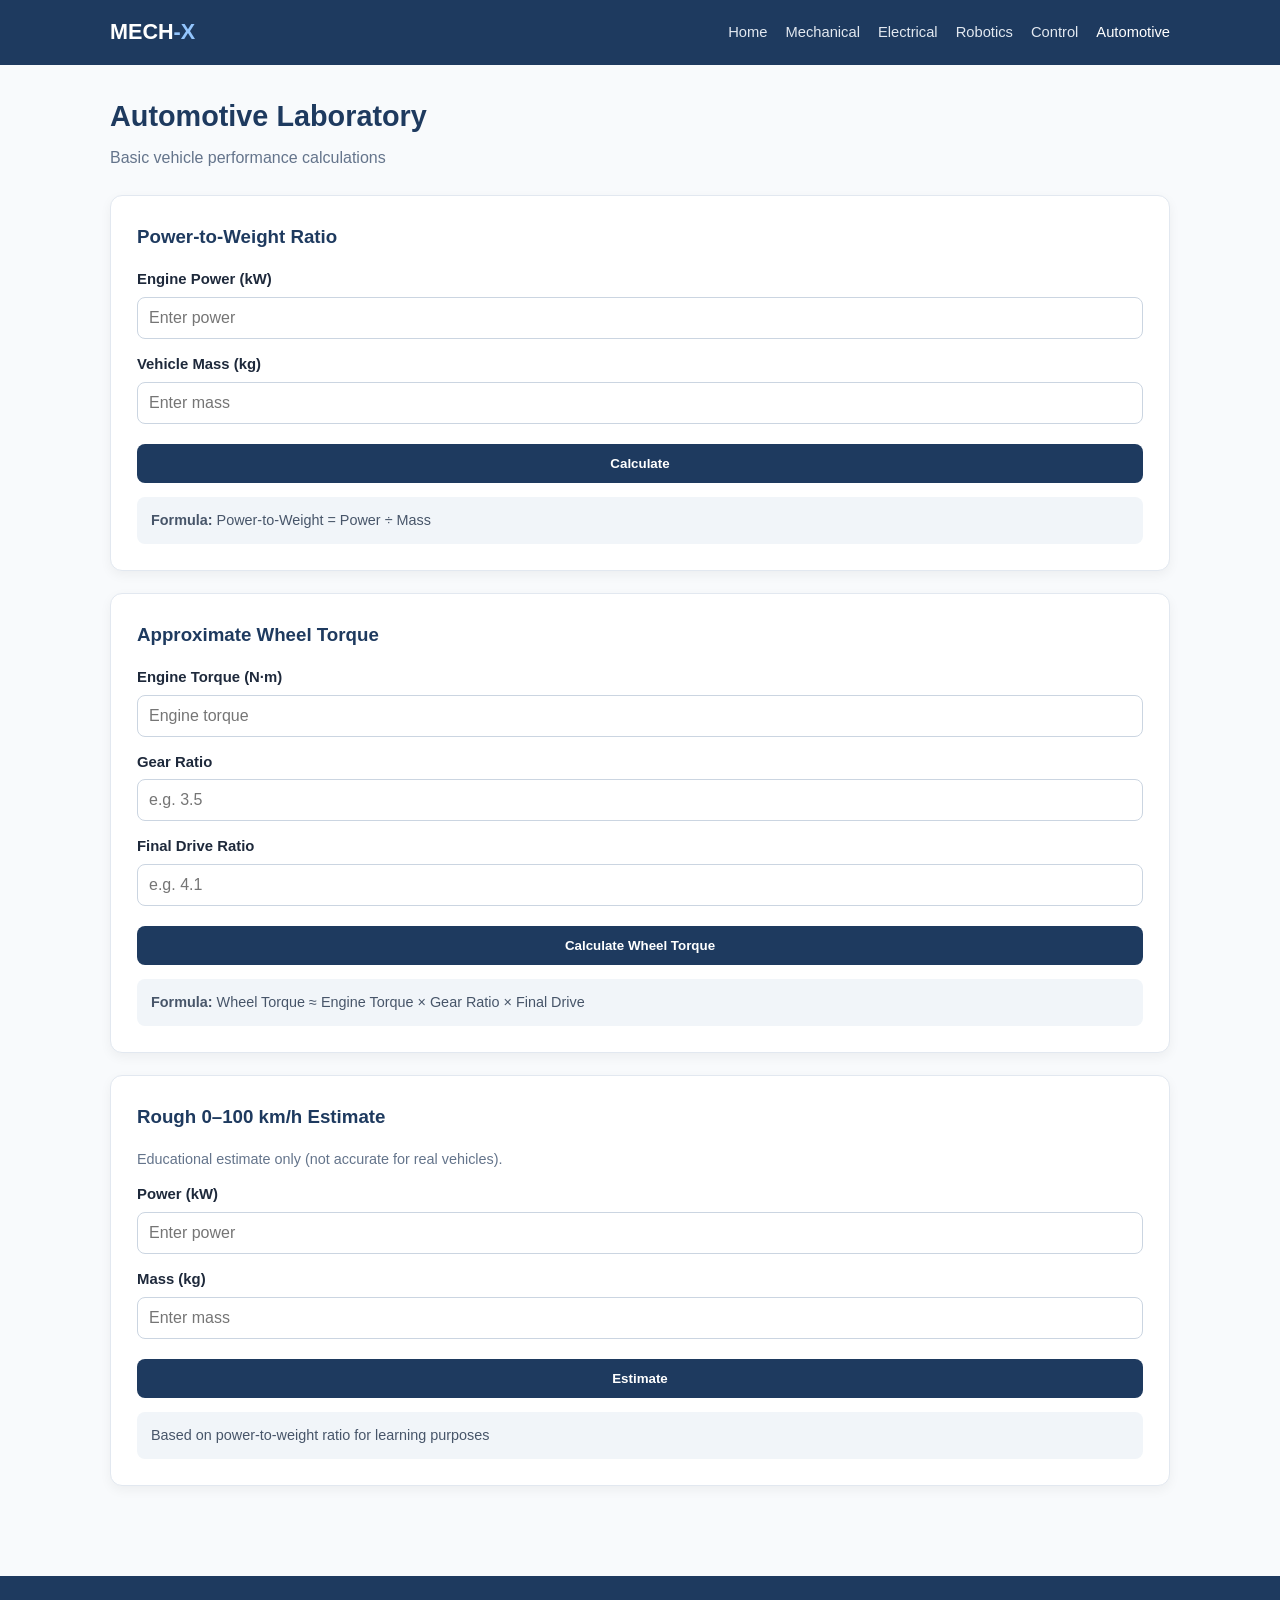
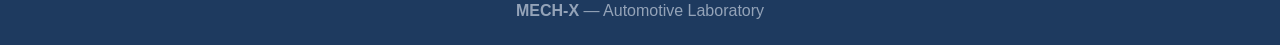
==== automotive.html @ 9f62e646 "Refactor automotive.html for improved structure" ====
<!DOCTYPE html>
<html lang="en">
<head>
<meta charset="UTF-8">
<meta name="viewport" content="width=device-width, initial-scale=1.0">
<title>Automotive Lab | MECH-X</title>
<style>
*{margin:0;padding:0;box-sizing:border-box}
body{font-family:'Segoe UI',Tahoma,Geneva,Verdana,sans-serif;background:#f8fafc;color:#1e293b;line-height:1.6}
nav{background:#1e3a5f;padding:15px 0;position:sticky;top:0;z-index:100}
.nav-container{max-width:1100px;margin:0 auto;padding:0 20px;display:flex;justify-content:space-between;align-items:center;flex-wrap:wrap;gap:10px}
.logo{color:#fff;font-size:1.35rem;font-weight:700;text-decoration:none}
.logo span{color:#93c5fd}
.nav-links{display:flex;gap:18px;list-style:none;flex-wrap:wrap}
.nav-links a{color:#e2e8f0;text-decoration:none;font-weight:500;font-size:.92rem}
.nav-links a:hover,.nav-links a.active{color:#fff}
.container{max-width:1100px;margin:0 auto;padding:28px 20px}
.page-title{font-size:1.8rem;color:#1e3a5f;margin-bottom:6px;font-weight:700}
.page-sub{color:#64748b;margin-bottom:25px}
.card{background:#fff;padding:26px;border-radius:12px;box-shadow:0 4px 12px rgba(0,0,0,.05);border:1px solid #e2e8f0;margin-bottom:22px}
.form-group{margin-bottom:14px}
label{display:block;font-weight:600;margin-bottom:5px;font-size:.93rem}
input{width:100%;padding:11px;border:1.5px solid #cbd5e1;border-radius:8px;font-size:1rem}
.btn{background:#1e3a5f;color:#fff;border:none;padding:12px 20px;border-radius:8px;font-weight:600;cursor:pointer;width:100%;margin-top:6px}
.result{margin-top:16px;padding:13px;background:#e0f2fe;border-radius:8px;font-size:1.05rem;font-weight:600;text-align:center;display:none}
.formula{background:#f1f5f9;padding:12px 14px;border-radius:8px;margin-top:14px;font-size:.9rem;color:#475569}
footer{background:#1e3a5f;color:#94a3b8;text-align:center;padding:22px;margin-top:40px}
</style>
</head>
<body>
<nav>
<div class="nav-container">
<a href="index.html" class="logo">MECH<span>-X</span></a>
<ul class="nav-links">
<li><a href="index.html">Home</a></li>
<li><a href="mechanical.html">Mechanical</a></li>
<li><a href="electrical.html">Electrical</a></li>
<li><a href="robotics.html">Robotics</a></li>
<li><a href="control.html">Control</a></li>
<li><a href="automotive.html" class="active">Automotive</a></li>
</ul>
</div>
</nav>

<div class="container">
<h1 class="page-title">Automotive Laboratory</h1>
<p class="page-sub">Basic vehicle performance calculations</p>

<!-- Power to Weight -->
<div class="card">
<h3 style="margin-bottom:16px;color:#1e3a5f">Power-to-Weight Ratio</h3>
<div class="form-group"><label>Engine Power (kW)</label><input type="number" id="power" placeholder="Enter power"></div>
<div class="form-group"><label>Vehicle Mass (kg)</label><input type="number" id="mass" placeholder="Enter mass"></div>
<button class="btn" onclick="calcPW()">Calculate</button>
<div class="result" id="pwResult"></div>
<div class="formula"><strong>Formula:</strong> Power-to-Weight = Power ÷ Mass</div>
</div>

<!-- Wheel Torque -->
<div class="card">
<h3 style="margin-bottom:16px;color:#1e3a5f">Approximate Wheel Torque</h3>
<div class="form-group"><label>Engine Torque (N·m)</label><input type="number" id="engTorque" placeholder="Engine torque"></div>
<div class="form-group"><label>Gear Ratio</label><input type="number" id="gearRatio" placeholder="e.g. 3.5" step="0.1"></div>
<div class="form-group"><label>Final Drive Ratio</label><input type="number" id="finalDrive" placeholder="e.g. 4.1" step="0.1"></div>
<button class="btn" onclick="calcWT()">Calculate Wheel Torque</button>
<div class="result" id="wtResult"></div>
<div class="formula"><strong>Formula:</strong> Wheel Torque ≈ Engine Torque × Gear Ratio × Final Drive</div>
</div>

<!-- Rough Acceleration -->
<div class="card">
<h3 style="margin-bottom:16px;color:#1e3a5f">Rough 0–100 km/h Estimate</h3>
<p style="color:#64748b;font-size:.9rem;margin-bottom:12px">Educational estimate only (not accurate for real vehicles).</p>
<div class="form-group"><label>Power (kW)</label><input type="number" id="accPower" placeholder="Enter power"></div>
<div class="form-group"><label>Mass (kg)</label><input type="number" id="accMass" placeholder="Enter mass"></div>
<button class="btn" onclick="calcAcc()">Estimate</button>
<div class="result" id="accResult"></div>
<div class="formula">Based on power-to-weight ratio for learning purposes</div>
</div>
</div>

<footer><p><strong>MECH-X</strong> — Automotive Laboratory</p></footer>

<script>
function calcPW(){
const p=parseFloat(document.getElementById('power').value);
const m=parseFloat(document.getElementById('mass').value);
const r=document.getElementById('pwResult');
if(isNaN(p)||isNaN(m)||m===0){r.style.display='block';r.innerHTML='Enter valid numbers';return;}
r.style.display='block';r.innerHTML=`Power-to-Weight = <strong>${(p/m).toFixed(3)} kW/kg</strong>`;
}
function calcWT(){
const t=parseFloat(document.getElementById('engTorque').value);
const gr=parseFloat(document.getElementById('gearRatio').value);
const fd=parseFloat(document.getElementById('finalDrive').value);
const r=document.getElementById('wtResult');
if(isNaN(t)||isNaN(gr)||isNaN(fd)){r.style.display='block';r.innerHTML='Enter valid numbers';return;}
r.style.display='block';r.innerHTML=`Approx. Wheel Torque = <strong>${(t*gr*fd).toFixed(1)} N·m</strong>`;
}
function calcAcc(){
const p=parseFloat(document.getElementById('accPower').value);
const m=parseFloat(document.getElementById('accMass').value);
const r=document.getElementById('accResult');
if(isNaN(p)||isNaN(m)||m===0){r.style.display='block';r.innerHTML='Enter valid numbers';return;}
const ratio=p/m;
let est="N/A";
if(ratio>0.15)est="Under 5 s (very rough)";
else if(ratio>0.08)est="Around 6–9 s (very rough)";
else if(ratio>0.04)est="Around 10–15 s (very rough)";
else est="Over 15 s (very rough)";
r.style.display='block';
r.innerHTML=`Rough estimate: <strong>${est}</strong><br><small>Power-to-weight: ${ratio.toFixed(3)} kW/kg</small>`;
}
</script>
</body>
</html>
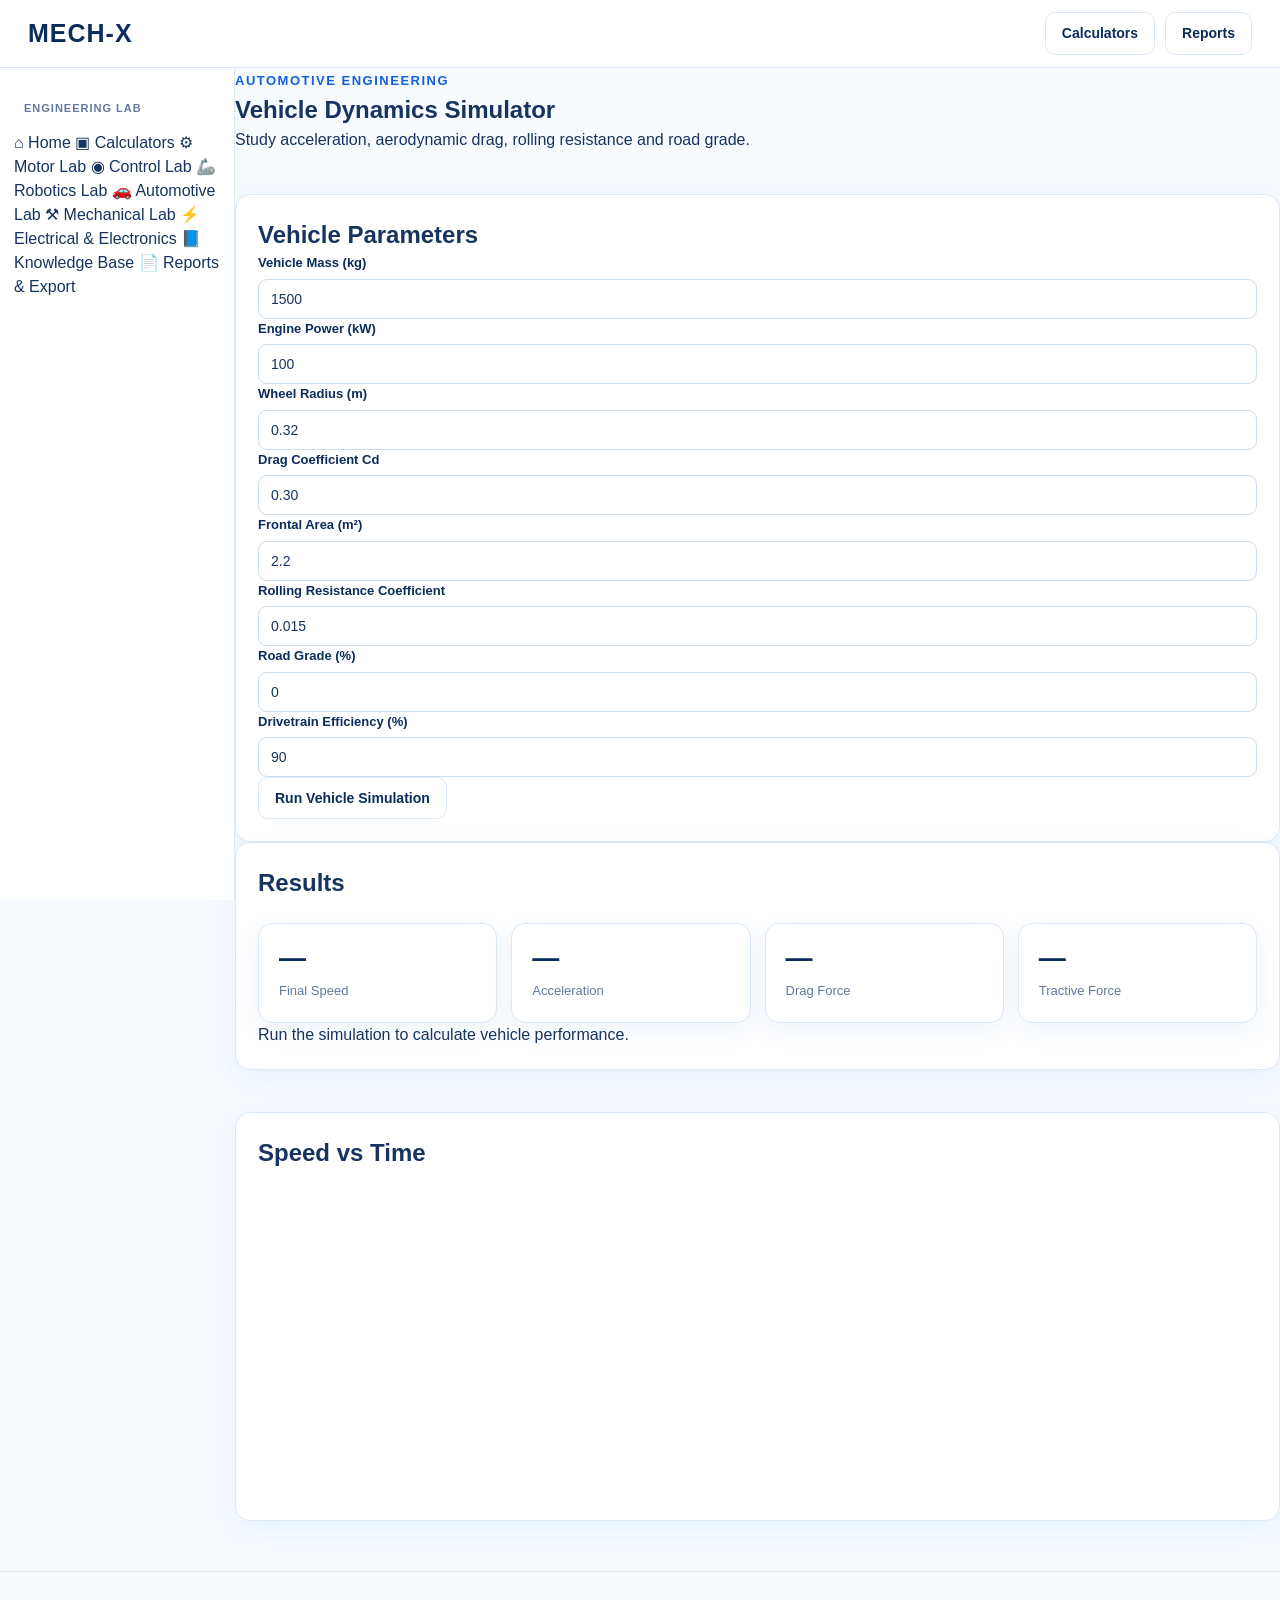
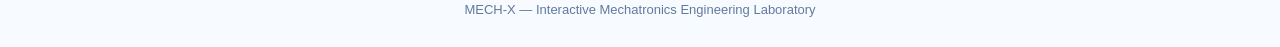
==== commit ce475885: "Refactor automotive.html structure and styles" ====
--- a/automotive.html
+++ b/automotive.html
@@ -1,116 +1,341 @@
 <!DOCTYPE html>
 <html lang="en">
 <head>
-<meta charset="UTF-8">
-<meta name="viewport" content="width=device-width, initial-scale=1.0">
-<title>Automotive Lab | MECH-X</title>
-<style>
-*{margin:0;padding:0;box-sizing:border-box}
-body{font-family:'Segoe UI',Tahoma,Geneva,Verdana,sans-serif;background:#f8fafc;color:#1e293b;line-height:1.6}
-nav{background:#1e3a5f;padding:15px 0;position:sticky;top:0;z-index:100}
-.nav-container{max-width:1100px;margin:0 auto;padding:0 20px;display:flex;justify-content:space-between;align-items:center;flex-wrap:wrap;gap:10px}
-.logo{color:#fff;font-size:1.35rem;font-weight:700;text-decoration:none}
-.logo span{color:#93c5fd}
-.nav-links{display:flex;gap:18px;list-style:none;flex-wrap:wrap}
-.nav-links a{color:#e2e8f0;text-decoration:none;font-weight:500;font-size:.92rem}
-.nav-links a:hover,.nav-links a.active{color:#fff}
-.container{max-width:1100px;margin:0 auto;padding:28px 20px}
-.page-title{font-size:1.8rem;color:#1e3a5f;margin-bottom:6px;font-weight:700}
-.page-sub{color:#64748b;margin-bottom:25px}
-.card{background:#fff;padding:26px;border-radius:12px;box-shadow:0 4px 12px rgba(0,0,0,.05);border:1px solid #e2e8f0;margin-bottom:22px}
-.form-group{margin-bottom:14px}
-label{display:block;font-weight:600;margin-bottom:5px;font-size:.93rem}
-input{width:100%;padding:11px;border:1.5px solid #cbd5e1;border-radius:8px;font-size:1rem}
-.btn{background:#1e3a5f;color:#fff;border:none;padding:12px 20px;border-radius:8px;font-weight:600;cursor:pointer;width:100%;margin-top:6px}
-.result{margin-top:16px;padding:13px;background:#e0f2fe;border-radius:8px;font-size:1.05rem;font-weight:600;text-align:center;display:none}
-.formula{background:#f1f5f9;padding:12px 14px;border-radius:8px;margin-top:14px;font-size:.9rem;color:#475569}
-footer{background:#1e3a5f;color:#94a3b8;text-align:center;padding:22px;margin-top:40px}
-</style>
+    <meta charset="UTF-8">
+    <meta name="viewport" content="width=device-width, initial-scale=1.0">
+    <title>Automotive Lab | MECH-X</title>
+    <link rel="stylesheet" href="style.css">
 </head>
+
 <body>
-<nav>
-<div class="nav-container">
-<a href="index.html" class="logo">MECH<span>-X</span></a>
-<ul class="nav-links">
-<li><a href="index.html">Home</a></li>
-<li><a href="mechanical.html">Mechanical</a></li>
-<li><a href="electrical.html">Electrical</a></li>
-<li><a href="robotics.html">Robotics</a></li>
-<li><a href="control.html">Control</a></li>
-<li><a href="automotive.html" class="active">Automotive</a></li>
-</ul>
-</div>
-</nav>
-
-<div class="container">
-<h1 class="page-title">Automotive Laboratory</h1>
-<p class="page-sub">Basic vehicle performance calculations</p>
-
-<!-- Power to Weight -->
+
+<header class="topbar">
+    <a href="index.html" class="logo">MECH-X</a>
+
+    <div class="top-actions">
+        <a href="calculators.html" class="btn secondary">Calculators</a>
+        <a href="reports.html" class="btn primary">Reports</a>
+    </div>
+</header>
+
+<div class="layout">
+
+<aside class="sidebar">
+    <div class="sidebar-title">ENGINEERING LAB</div>
+
+    <nav>
+        <a href="index.html">⌂ Home</a>
+        <a href="calculators.html">▣ Calculators</a>
+        <a href="motor.html">⚙ Motor Lab</a>
+        <a href="control.html">◉ Control Lab</a>
+        <a href="robotics.html">🦾 Robotics Lab</a>
+        <a href="automotive.html" class="active">🚗 Automotive Lab</a>
+        <a href="mechanical.html">⚒ Mechanical Lab</a>
+        <a href="electrical.html">⚡ Electrical & Electronics</a>
+        <a href="knowledge.html">📘 Knowledge Base</a>
+        <a href="reports.html">📄 Reports & Export</a>
+    </nav>
+</aside>
+
+<main class="main-content">
+
+<section class="page-hero">
+    <span class="eyebrow">AUTOMOTIVE ENGINEERING</span>
+    <h1>Vehicle Dynamics Simulator</h1>
+    <p>Study acceleration, aerodynamic drag, rolling resistance and road grade.</p>
+</section>
+
+<section class="section">
+
+<div class="form-grid">
+
 <div class="card">
-<h3 style="margin-bottom:16px;color:#1e3a5f">Power-to-Weight Ratio</h3>
-<div class="form-group"><label>Engine Power (kW)</label><input type="number" id="power" placeholder="Enter power"></div>
-<div class="form-group"><label>Vehicle Mass (kg)</label><input type="number" id="mass" placeholder="Enter mass"></div>
-<button class="btn" onclick="calcPW()">Calculate</button>
-<div class="result" id="pwResult"></div>
-<div class="formula"><strong>Formula:</strong> Power-to-Weight = Power ÷ Mass</div>
-</div>
-
-<!-- Wheel Torque -->
+
+<h2>Vehicle Parameters</h2>
+
+<label>Vehicle Mass (kg)</label>
+<input id="mass" type="number" value="1500" min="1">
+
+<label>Engine Power (kW)</label>
+<input id="enginePower" type="number" value="100" min="1">
+
+<label>Wheel Radius (m)</label>
+<input id="wheelRadius" type="number" value="0.32" min="0.05">
+
+<label>Drag Coefficient Cd</label>
+<input id="cd" type="number" value="0.30" min="0">
+
+<label>Frontal Area (m²)</label>
+<input id="area" type="number" value="2.2" min="0.1">
+
+<label>Rolling Resistance Coefficient</label>
+<input id="cr" type="number" value="0.015" min="0">
+
+<label>Road Grade (%)</label>
+<input id="grade" type="number" value="0">
+
+<label>Drivetrain Efficiency (%)</label>
+<input id="efficiency" type="number" value="90" min="1" max="100">
+
+<button class="btn primary" onclick="runVehicle()">
+    Run Vehicle Simulation
+</button>
+
+</div>
+
 <div class="card">
-<h3 style="margin-bottom:16px;color:#1e3a5f">Approximate Wheel Torque</h3>
-<div class="form-group"><label>Engine Torque (N·m)</label><input type="number" id="engTorque" placeholder="Engine torque"></div>
-<div class="form-group"><label>Gear Ratio</label><input type="number" id="gearRatio" placeholder="e.g. 3.5" step="0.1"></div>
-<div class="form-group"><label>Final Drive Ratio</label><input type="number" id="finalDrive" placeholder="e.g. 4.1" step="0.1"></div>
-<button class="btn" onclick="calcWT()">Calculate Wheel Torque</button>
-<div class="result" id="wtResult"></div>
-<div class="formula"><strong>Formula:</strong> Wheel Torque ≈ Engine Torque × Gear Ratio × Final Drive</div>
-</div>
-
-<!-- Rough Acceleration -->
+
+<h2>Results</h2>
+
+<div class="stats">
+
+<div class="stat-card">
+    <strong id="vehicleSpeed">—</strong>
+    <span>Final Speed</span>
+</div>
+
+<div class="stat-card">
+    <strong id="vehicleAccel">—</strong>
+    <span>Acceleration</span>
+</div>
+
+<div class="stat-card">
+    <strong id="dragForce">—</strong>
+    <span>Drag Force</span>
+</div>
+
+<div class="stat-card">
+    <strong id="tractiveForce">—</strong>
+    <span>Tractive Force</span>
+</div>
+
+</div>
+
+<p id="vehicleStatus">
+    Run the simulation to calculate vehicle performance.
+</p>
+
+</div>
+
+</div>
+
+</section>
+
+<section class="section">
+
 <div class="card">
-<h3 style="margin-bottom:16px;color:#1e3a5f">Rough 0–100 km/h Estimate</h3>
-<p style="color:#64748b;font-size:.9rem;margin-bottom:12px">Educational estimate only (not accurate for real vehicles).</p>
-<div class="form-group"><label>Power (kW)</label><input type="number" id="accPower" placeholder="Enter power"></div>
-<div class="form-group"><label>Mass (kg)</label><input type="number" id="accMass" placeholder="Enter mass"></div>
-<button class="btn" onclick="calcAcc()">Estimate</button>
-<div class="result" id="accResult"></div>
-<div class="formula">Based on power-to-weight ratio for learning purposes</div>
-</div>
-</div>
-
-<footer><p><strong>MECH-X</strong> — Automotive Laboratory</p></footer>
+    <h2>Speed vs Time</h2>
+    <canvas id="vehicleCanvas" height="320"></canvas>
+</div>
+
+</section>
+
+</main>
+</div>
+
+<footer class="footer">
+    <p>MECH-X — Interactive Mechatronics Engineering Laboratory</p>
+</footer>
 
 <script>
-function calcPW(){
-const p=parseFloat(document.getElementById('power').value);
-const m=parseFloat(document.getElementById('mass').value);
-const r=document.getElementById('pwResult');
-if(isNaN(p)||isNaN(m)||m===0){r.style.display='block';r.innerHTML='Enter valid numbers';return;}
-r.style.display='block';r.innerHTML=`Power-to-Weight = <strong>${(p/m).toFixed(3)} kW/kg</strong>`;
+function getVal(id) {
+    return parseFloat(document.getElementById(id).value);
 }
-function calcWT(){
-const t=parseFloat(document.getElementById('engTorque').value);
-const gr=parseFloat(document.getElementById('gearRatio').value);
-const fd=parseFloat(document.getElementById('finalDrive').value);
-const r=document.getElementById('wtResult');
-if(isNaN(t)||isNaN(gr)||isNaN(fd)){r.style.display='block';r.innerHTML='Enter valid numbers';return;}
-r.style.display='block';r.innerHTML=`Approx. Wheel Torque = <strong>${(t*gr*fd).toFixed(1)} N·m</strong>`;
+
+function runVehicle() {
+
+    const mass = getVal("mass");
+    const powerKW = getVal("enginePower");
+    const radius = getVal("wheelRadius");
+    const Cd = getVal("cd");
+    const area = getVal("area");
+    const Cr = getVal("cr");
+    const gradePercent = getVal("grade");
+    const efficiency = getVal("efficiency") / 100;
+
+    if (
+        mass <= 0 ||
+        powerKW <= 0 ||
+        radius <= 0 ||
+        Cd < 0 ||
+        area <= 0 ||
+        Cr < 0 ||
+        efficiency <= 0 ||
+        efficiency > 1
+    ) {
+        document.getElementById("vehicleStatus").textContent =
+            "Please enter valid vehicle parameters.";
+        return;
+    }
+
+    const rho = 1.225;
+    const g = 9.81;
+    const grade = gradePercent / 100;
+
+    const enginePower =
+        powerKW * 1000 * efficiency;
+
+    const dt = 0.05;
+    const totalTime = 20;
+    const steps = Math.floor(totalTime / dt);
+
+    let velocity = 0;
+
+    const times = [];
+    const speeds = [];
+
+    let finalDrag = 0;
+    let finalTraction = 0;
+    let finalAcceleration = 0;
+
+    for (let i = 0; i <= steps; i++) {
+
+        const t = i * dt;
+
+        const safeVelocity = Math.max(velocity, 0.5);
+
+        let traction =
+            enginePower / safeVelocity;
+
+        const maxTraction = 7000;
+
+        traction =
+            Math.min(traction, maxTraction);
+
+        const drag =
+            0.5 *
+            rho *
+            Cd *
+            area *
+            velocity *
+            velocity;
+
+        const rolling =
+            Cr *
+            mass *
+            g;
+
+        const gradeForce =
+            mass *
+            g *
+            Math.sin(Math.atan(grade));
+
+        const resistance =
+            drag +
+            rolling +
+            gradeForce;
+
+        const netForce =
+            traction -
+            resistance;
+
+        const acceleration =
+            netForce / mass;
+
+        velocity += acceleration * dt;
+
+        if (velocity < 0) {
+            velocity = 0;
+        }
+
+        times.push(t);
+        speeds.push(velocity * 3.6);
+
+        finalDrag = drag;
+        finalTraction = traction;
+        finalAcceleration = acceleration;
+    }
+
+    const last = speeds.length - 1;
+
+    document.getElementById("vehicleSpeed").textContent =
+        speeds[last].toFixed(1) + " km/h";
+
+    document.getElementById("vehicleAccel").textContent =
+        finalAcceleration.toFixed(2) + " m/s²";
+
+    document.getElementById("dragForce").textContent =
+        finalDrag.toFixed(1) + " N";
+
+    document.getElementById("tractiveForce").textContent =
+        finalTraction.toFixed(1) + " N";
+
+    document.getElementById("vehicleStatus").textContent =
+        "Vehicle simulation completed successfully.";
+
+    drawVehicleGraph(times, speeds);
 }
-function calcAcc(){
-const p=parseFloat(document.getElementById('accPower').value);
-const m=parseFloat(document.getElementById('accMass').value);
-const r=document.getElementById('accResult');
-if(isNaN(p)||isNaN(m)||m===0){r.style.display='block';r.innerHTML='Enter valid numbers';return;}
-const ratio=p/m;
-let est="N/A";
-if(ratio>0.15)est="Under 5 s (very rough)";
-else if(ratio>0.08)est="Around 6–9 s (very rough)";
-else if(ratio>0.04)est="Around 10–15 s (very rough)";
-else est="Over 15 s (very rough)";
-r.style.display='block';
-r.innerHTML=`Rough estimate: <strong>${est}</strong><br><small>Power-to-weight: ${ratio.toFixed(3)} kW/kg</small>`;
+
+function drawVehicleGraph(times, speeds) {
+
+    const canvas = document.getElementById("vehicleCanvas");
+    const ctx = canvas.getContext("2d");
+
+    const width = canvas.width = canvas.clientWidth;
+    const height = canvas.height;
+
+    ctx.clearRect(0, 0, width, height);
+
+    const padding = 45;
+
+    let maxSpeed = Math.max.apply(null, speeds);
+
+    if (maxSpeed <= 0) {
+        maxSpeed = 1;
+    }
+
+    maxSpeed *= 1.1;
+
+    const maxTime = times[times.length - 1];
+
+    ctx.strokeStyle = "#dbe8f7";
+    ctx.lineWidth = 1;
+
+    for (let i = 0; i <= 5; i++) {
+
+        const y =
+            padding +
+            (height - 2 * padding) * i / 5;
+
+        ctx.beginPath();
+        ctx.moveTo(padding, y);
+        ctx.lineTo(width - padding, y);
+        ctx.stroke();
+    }
+
+    ctx.strokeStyle = "#1261d6";
+    ctx.lineWidth = 3;
+
+    ctx.beginPath();
+
+    for (let i = 0; i < times.length; i++) {
+
+        const x =
+            padding +
+            (width - 2 * padding) *
+            times[i] / maxTime;
+
+        const y =
+            height - padding -
+            (height - 2 * padding) *
+            speeds[i] / maxSpeed;
+
+        if (i === 0) {
+            ctx.moveTo(x, y);
+        } else {
+            ctx.lineTo(x, y);
+        }
+    }
+
+    ctx.stroke();
+
+    ctx.fillStyle = "#16345f";
+    ctx.font = "14px Arial";
+
+    ctx.fillText("Speed (km/h)", 10, 20);
+    ctx.fillText("Time (s)", width - 75, height - 10);
 }
 </script>
+
 </body>
 </html>
--- a/style.css
+++ b/style.css
@@ -0,0 +1,1053 @@
+/* =========================================================
+   MECH-X
+   GLOBAL ENGINEERING LABORATORY STYLES
+   ========================================================= */
+
+
+/* =========================================================
+   RESET
+   ========================================================= */
+
+* {
+    box-sizing: border-box;
+    margin: 0;
+    padding: 0;
+}
+
+html {
+    scroll-behavior: smooth;
+}
+
+body {
+    font-family:
+        Arial,
+        Helvetica,
+        sans-serif;
+
+    background: #f7fbff;
+    color: #16345f;
+
+    line-height: 1.5;
+}
+
+a {
+    color: inherit;
+    text-decoration: none;
+}
+
+button,
+input,
+select,
+textarea {
+    font-family: inherit;
+}
+
+
+/* =========================================================
+   VARIABLES
+   ========================================================= */
+
+:root {
+
+    --blue: #1261d6;
+
+    --blue-dark: #0b2d5c;
+
+    --blue-light: #eaf3ff;
+
+    --blue-soft: #f4f8ff;
+
+    --text: #16345f;
+
+    --muted: #607a9e;
+
+    --border: #dbe8f7;
+
+    --white: #ffffff;
+
+    --background: #f7fbff;
+
+    --success: #16834b;
+
+    --danger: #c83c3c;
+
+    --shadow:
+        0 8px 28px rgba(18, 97, 214, 0.07);
+
+    --shadow-hover:
+        0 14px 34px rgba(18, 97, 214, 0.12);
+}
+
+
+/* =========================================================
+   TOP BAR
+   ========================================================= */
+
+.topbar {
+
+    position: sticky;
+
+    top: 0;
+
+    z-index: 1000;
+
+    height: 68px;
+
+    display: flex;
+
+    align-items: center;
+
+    justify-content: space-between;
+
+    padding: 0 28px;
+
+    background: var(--white);
+
+    border-bottom: 1px solid var(--border);
+}
+
+
+/* LOGO */
+
+.logo {
+
+    font-size: 25px;
+
+    font-weight: 900;
+
+    letter-spacing: 1px;
+
+    color: var(--blue-dark);
+}
+
+.logo span {
+    color: var(--blue);
+}
+
+
+/* TOP ACTIONS */
+
+.top-actions {
+
+    display: flex;
+
+    align-items: center;
+
+    gap: 10px;
+}
+
+
+/* =========================================================
+   BUTTONS
+   ========================================================= */
+
+.btn {
+
+    display: inline-flex;
+
+    align-items: center;
+
+    justify-content: center;
+
+    min-height: 42px;
+
+    padding: 10px 16px;
+
+    border: 1px solid var(--border);
+
+    border-radius: 10px;
+
+    background: var(--white);
+
+    color: var(--blue-dark);
+
+    font-size: 14px;
+
+    font-weight: 700;
+
+    cursor: pointer;
+
+    transition:
+        background 0.2s ease,
+        color 0.2s ease,
+        border-color 0.2s ease,
+        transform 0.2s ease;
+}
+
+.btn:hover {
+
+    border-color: #b8d2f3;
+
+    background: var(--blue-light);
+
+    transform: translateY(-1px);
+}
+
+.btn-primary {
+
+    background: var(--blue);
+
+    border-color: var(--blue);
+
+    color: var(--white);
+}
+
+.btn-primary:hover {
+
+    background: #0e55bd;
+
+    border-color: #0e55bd;
+
+    color: var(--white);
+}
+
+
+/* =========================================================
+   MAIN LAYOUT
+   ========================================================= */
+
+.layout {
+
+    display: grid;
+
+    grid-template-columns: 235px minmax(0, 1fr);
+
+    min-height: calc(100vh - 68px);
+}
+
+
+/* =========================================================
+   SIDEBAR
+   ========================================================= */
+
+.sidebar {
+
+    position: sticky;
+
+    top: 68px;
+
+    height: calc(100vh - 68px);
+
+    overflow-y: auto;
+
+    background: var(--white);
+
+    border-right: 1px solid var(--border);
+
+    padding: 22px 14px;
+}
+
+.sidebar-title {
+
+    margin: 10px 10px 14px;
+
+    color: var(--muted);
+
+    font-size: 11px;
+
+    font-weight: 800;
+
+    letter-spacing: 1px;
+}
+
+
+/* NAVIGATION */
+
+.nav {
+
+    display: flex;
+
+    flex-direction: column;
+
+    gap: 5px;
+}
+
+.nav a {
+
+    display: flex;
+
+    align-items: center;
+
+    gap: 10px;
+
+    min-height: 42px;
+
+    padding: 10px 12px;
+
+    border-radius: 9px;
+
+    color: var(--text);
+
+    font-size: 14px;
+
+    font-weight: 700;
+
+    transition:
+        background 0.2s ease,
+        color 0.2s ease;
+}
+
+.nav a span {
+
+    width: 20px;
+
+    text-align: center;
+
+    font-size: 15px;
+}
+
+.nav a:hover {
+
+    background: var(--blue-light);
+
+    color: var(--blue);
+}
+
+.nav a.active {
+
+    background: var(--blue-light);
+
+    color: var(--blue);
+}
+
+
+/* =========================================================
+   MAIN CONTENT
+   ========================================================= */
+
+.main {
+
+    width: 100%;
+
+    max-width: 1500px;
+
+    margin: 0 auto;
+
+    padding: 34px;
+}
+
+
+/* =========================================================
+   HERO
+   ========================================================= */
+
+.hero {
+
+    position: relative;
+
+    overflow: hidden;
+
+    padding: 44px;
+
+    background:
+        linear-gradient(
+            135deg,
+            #ffffff 0%,
+            #edf5ff 100%
+        );
+
+    border: 1px solid var(--border);
+
+    border-radius: 20px;
+
+    box-shadow: var(--shadow);
+}
+
+.hero::after {
+
+    content: "MECH-X";
+
+    position: absolute;
+
+    right: -20px;
+
+    bottom: -35px;
+
+    color: rgba(18, 97, 214, 0.035);
+
+    font-size: 120px;
+
+    font-weight: 900;
+
+    pointer-events: none;
+}
+
+
+/* EYEBROW */
+
+.eyebrow {
+
+    color: var(--blue);
+
+    font-size: 13px;
+
+    font-weight: 900;
+
+    letter-spacing: 1.5px;
+
+    text-transform: uppercase;
+}
+
+
+/* HERO TITLE */
+
+.hero h1 {
+
+    position: relative;
+
+    z-index: 1;
+
+    max-width: 850px;
+
+    margin: 12px 0;
+
+    color: var(--blue-dark);
+
+    font-size: 44px;
+
+    line-height: 1.12;
+}
+
+
+/* HERO TEXT */
+
+.hero p {
+
+    position: relative;
+
+    z-index: 1;
+
+    max-width: 760px;
+
+    margin-bottom: 25px;
+
+    color: var(--muted);
+
+    font-size: 17px;
+
+    line-height: 1.7;
+}
+
+
+/* HERO BUTTONS */
+
+.hero-actions {
+
+    position: relative;
+
+    z-index: 2;
+
+    display: flex;
+
+    flex-wrap: wrap;
+
+    gap: 12px;
+}
+
+
+/* =========================================================
+   STATS
+   ========================================================= */
+
+.stats {
+
+    display: grid;
+
+    grid-template-columns:
+        repeat(4, minmax(0, 1fr));
+
+    gap: 14px;
+
+    margin-top: 22px;
+}
+
+.stat-card {
+
+    padding: 20px;
+
+    background: var(--white);
+
+    border: 1px solid var(--border);
+
+    border-radius: 14px;
+
+    box-shadow: var(--shadow);
+}
+
+.stat-card strong {
+
+    display: block;
+
+    margin-bottom: 4px;
+
+    color: var(--blue-dark);
+
+    font-size: 27px;
+
+    line-height: 1.1;
+}
+
+.stat-card span {
+
+    color: var(--muted);
+
+    font-size: 13px;
+}
+
+
+/* =========================================================
+   SECTIONS
+   ========================================================= */
+
+.section {
+
+    margin-top: 42px;
+}
+
+.section-heading {
+
+    display: flex;
+
+    align-items: flex-end;
+
+    justify-content: space-between;
+
+    gap: 20px;
+
+    margin-bottom: 18px;
+}
+
+.section-heading h2 {
+
+    margin-top: 5px;
+
+    color: var(--blue-dark);
+
+    font-size: 25px;
+}
+
+.section-heading p {
+
+    margin-top: 6px;
+
+    color: var(--muted);
+
+    font-size: 14px;
+}
+
+
+/* =========================================================
+   MODULE CARDS
+   ========================================================= */
+
+.module-grid {
+
+    display: grid;
+
+    grid-template-columns:
+        repeat(3, minmax(0, 1fr));
+
+    gap: 16px;
+}
+
+.module-card {
+
+    display: block;
+
+    min-height: 245px;
+
+    padding: 24px;
+
+    background: var(--white);
+
+    border: 1px solid var(--border);
+
+    border-radius: 15px;
+
+    box-shadow: var(--shadow);
+
+    transition:
+        transform 0.2s ease,
+        box-shadow 0.2s ease,
+        border-color 0.2s ease;
+}
+
+.module-card:hover {
+
+    transform: translateY(-4px);
+
+    border-color: #b9d3f4;
+
+    box-shadow: var(--shadow-hover);
+}
+
+
+/* MODULE ICON */
+
+.module-icon {
+
+    display: grid;
+
+    place-items: center;
+
+    width: 46px;
+
+    height: 46px;
+
+    margin-bottom: 17px;
+
+    border-radius: 12px;
+
+    background: var(--blue-light);
+
+    color: var(--blue);
+
+    font-size: 20px;
+
+    font-weight: 900;
+}
+
+
+/* MODULE TITLE */
+
+.module-card h3 {
+
+    margin-bottom: 9px;
+
+    color: var(--blue-dark);
+
+    font-size: 18px;
+
+    line-height: 1.3;
+}
+
+
+/* MODULE DESCRIPTION */
+
+.module-card p {
+
+    min-height: 65px;
+
+    color: var(--muted);
+
+    font-size: 14px;
+
+    line-height: 1.6;
+}
+
+
+/* OPEN LINK */
+
+.open-link {
+
+    display: inline-block;
+
+    margin-top: 12px;
+
+    color: var(--blue);
+
+    font-size: 14px;
+
+    font-weight: 800;
+}
+
+
+/* =========================================================
+   WORKFLOW
+   ========================================================= */
+
+.workflow {
+
+    display: grid;
+
+    grid-template-columns:
+        repeat(4, minmax(0, 1fr));
+
+    gap: 16px;
+}
+
+.workflow-card {
+
+    display: flex;
+
+    gap: 15px;
+
+    padding: 22px;
+
+    background: var(--white);
+
+    border: 1px solid var(--border);
+
+    border-radius: 15px;
+
+    box-shadow: var(--shadow);
+}
+
+.workflow-number {
+
+    flex: 0 0 40px;
+
+    display: grid;
+
+    place-items: center;
+
+    width: 40px;
+
+    height: 40px;
+
+    border-radius: 50%;
+
+    background: var(--blue);
+
+    color: var(--white);
+
+    font-size: 12px;
+
+    font-weight: 900;
+}
+
+.workflow-card h3 {
+
+    margin-bottom: 6px;
+
+    color: var(--blue-dark);
+
+    font-size: 16px;
+}
+
+.workflow-card p {
+
+    color: var(--muted);
+
+    font-size: 13px;
+
+    line-height: 1.55;
+}
+
+
+/* =========================================================
+   FOOTER
+   ========================================================= */
+
+.footer {
+
+    margin-top: 50px;
+
+    padding: 28px 0;
+
+    border-top: 1px solid var(--border);
+
+    color: var(--muted);
+
+    text-align: center;
+}
+
+.footer-brand {
+
+    margin-bottom: 5px;
+
+    color: var(--blue-dark);
+
+    font-size: 18px;
+}
+
+.footer p {
+
+    font-size: 13px;
+}
+
+.footer-links {
+
+    display: flex;
+
+    justify-content: center;
+
+    flex-wrap: wrap;
+
+    gap: 18px;
+
+    margin: 15px 0;
+}
+
+.footer-links a {
+
+    color: var(--blue);
+
+    font-size: 13px;
+
+    font-weight: 700;
+}
+
+.footer-links a:hover {
+
+    text-decoration: underline;
+}
+
+.copyright {
+
+    margin-top: 10px;
+
+    font-size: 12px !important;
+}
+
+
+/* =========================================================
+   GENERAL CARD
+   For the laboratory pages
+   ========================================================= */
+
+.card {
+
+    background: var(--white);
+
+    border: 1px solid var(--border);
+
+    border-radius: 15px;
+
+    padding: 22px;
+
+    box-shadow: var(--shadow);
+}
+
+
+/* =========================================================
+   FORMS
+   ========================================================= */
+
+label {
+
+    display: block;
+
+    margin-bottom: 6px;
+
+    color: var(--blue-dark);
+
+    font-size: 13px;
+
+    font-weight: 700;
+}
+
+input,
+select,
+textarea {
+
+    width: 100%;
+
+    padding: 11px 12px;
+
+    background: var(--white);
+
+    border: 1px solid #cbdced;
+
+    border-radius: 9px;
+
+    color: var(--text);
+
+    font-size: 14px;
+
+    outline: none;
+
+    transition:
+        border-color 0.2s ease,
+        box-shadow 0.2s ease;
+}
+
+input:focus,
+select:focus,
+textarea:focus {
+
+    border-color: var(--blue);
+
+    box-shadow:
+        0 0 0 3px
+        rgba(18, 97, 214, 0.10);
+}
+
+textarea {
+
+    min-height: 120px;
+
+    resize: vertical;
+}
+
+
+/* =========================================================
+   RESPONSIVE — TABLET
+   ========================================================= */
+
+@media (max-width: 1100px) {
+
+    .module-grid {
+
+        grid-template-columns:
+            repeat(2, minmax(0, 1fr));
+    }
+
+    .workflow {
+
+        grid-template-columns:
+            repeat(2, minmax(0, 1fr));
+    }
+
+    .stats {
+
+        grid-template-columns:
+            repeat(2, minmax(0, 1fr));
+    }
+
+}
+
+
+/* =========================================================
+   RESPONSIVE — MOBILE
+   ========================================================= */
+
+@media (max-width: 760px) {
+
+    .topbar {
+
+        height: auto;
+
+        min-height: 68px;
+
+        padding: 12px 15px;
+
+        gap: 12px;
+    }
+
+    .top-actions {
+
+        gap: 6px;
+    }
+
+    .top-actions .btn:not(.btn-primary) {
+
+        display: none;
+    }
+
+    .layout {
+
+        display: block;
+    }
+
+    .sidebar {
+
+        position: static;
+
+        width: 100%;
+
+        height: auto;
+
+        padding: 10px;
+
+        border-right: none;
+
+        border-bottom: 1px solid var(--border);
+
+        overflow-x: auto;
+    }
+
+    .sidebar-title {
+
+        display: none;
+    }
+
+    .nav {
+
+        flex-direction: row;
+
+        width: max-content;
+
+        gap: 5px;
+    }
+
+    .nav a {
+
+        white-space: nowrap;
+    }
+
+    .main {
+
+        padding: 16px;
+    }
+
+    .hero {
+
+        padding: 28px 22px;
+    }
+
+    .hero h1 {
+
+        font-size: 32px;
+    }
+
+    .hero p {
+
+        font-size: 15px;
+    }
+
+    .module-grid {
+
+        grid-template-columns: 1fr;
+    }
+
+    .workflow {
+
+        grid-template-columns: 1fr;
+    }
+
+    .stats {
+
+        grid-template-columns:
+            repeat(2, minmax(0, 1fr));
+    }
+
+    .section-heading {
+
+        align-items: flex-start;
+
+        flex-direction: column;
+    }
+
+}
+
+
+/* =========================================================
+   SMALL MOBILE
+   ========================================================= */
+
+@media (max-width: 450px) {
+
+    .logo {
+
+        font-size: 21px;
+    }
+
+    .top-actions .btn-primary {
+
+        padding: 9px 11px;
+
+        font-size: 12px;
+    }
+
+    .hero h1 {
+
+        font-size: 28px;
+    }
+
+    .stats {
+
+        grid-template-columns: 1fr;
+    }
+
+    .hero-actions {
+
+        flex-direction: column;
+    }
+
+    .hero-actions .btn {
+
+        width: 100%;
+    }
+
+}
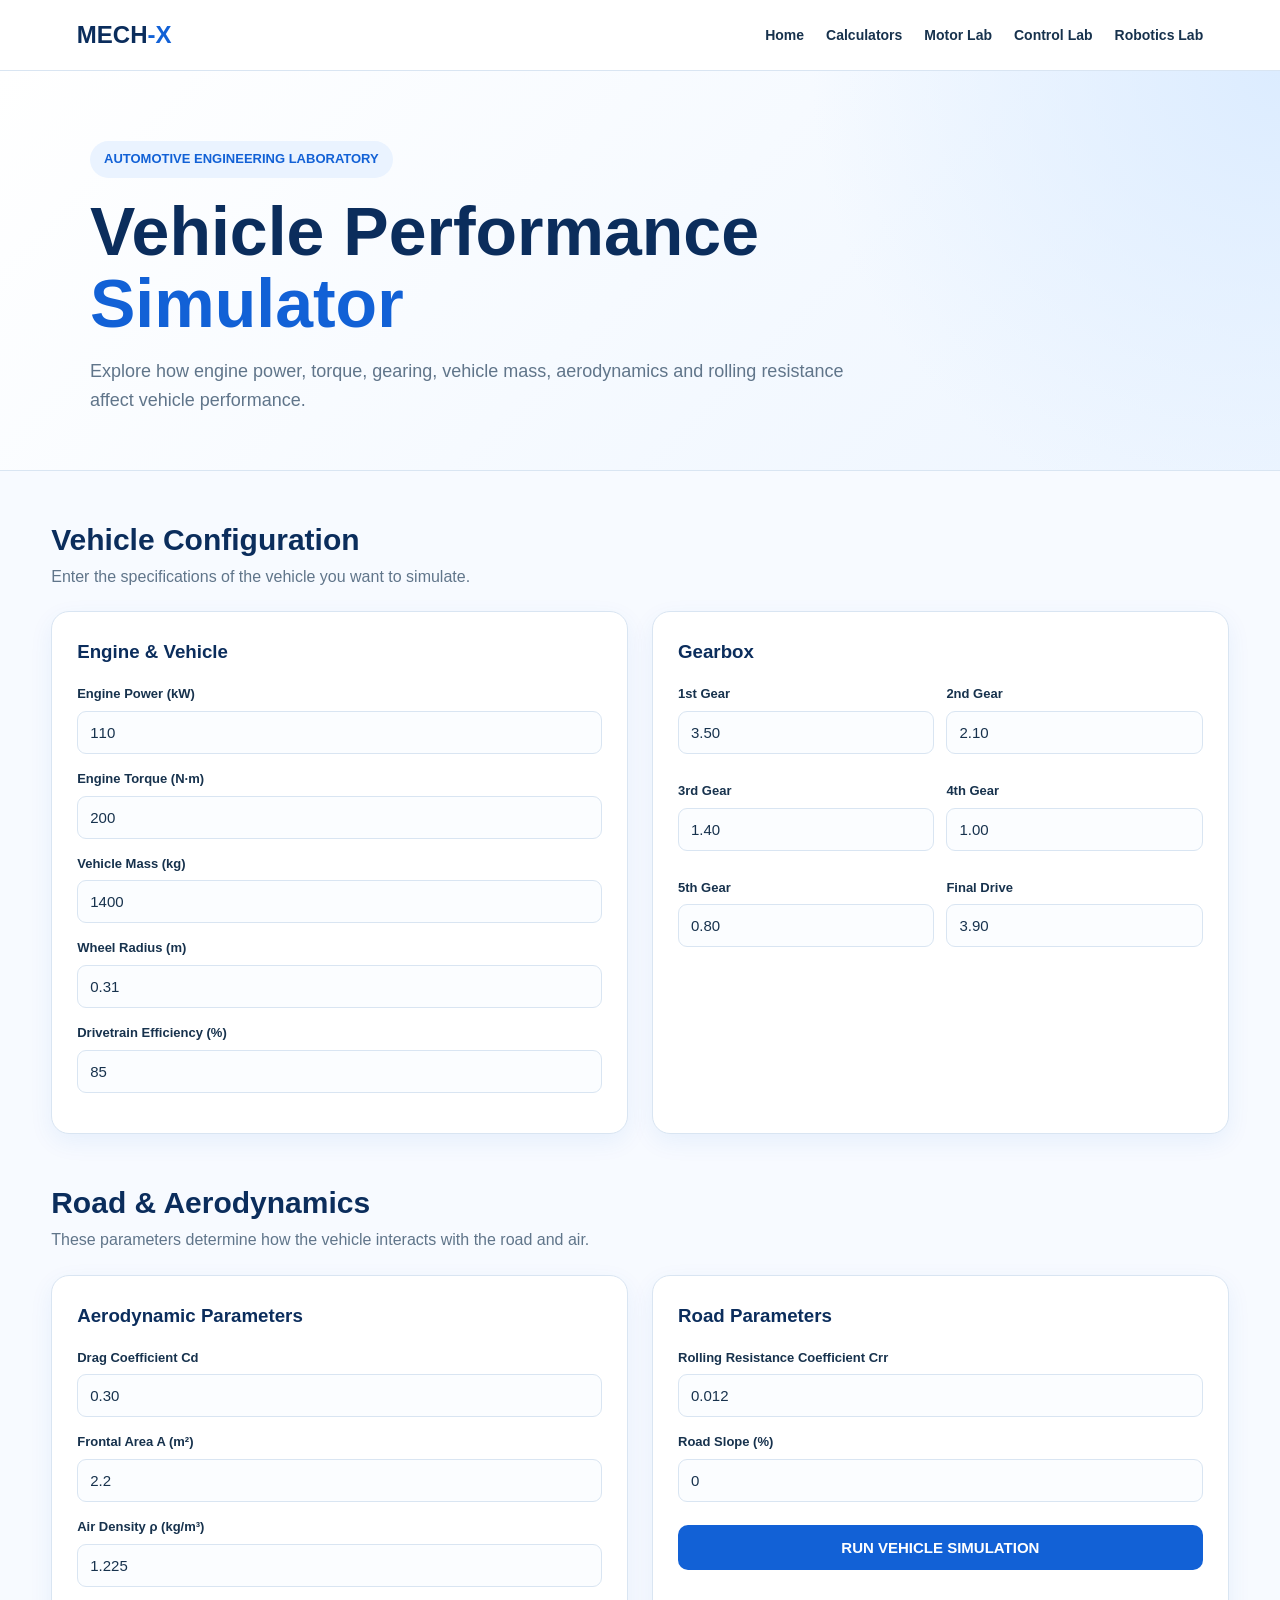
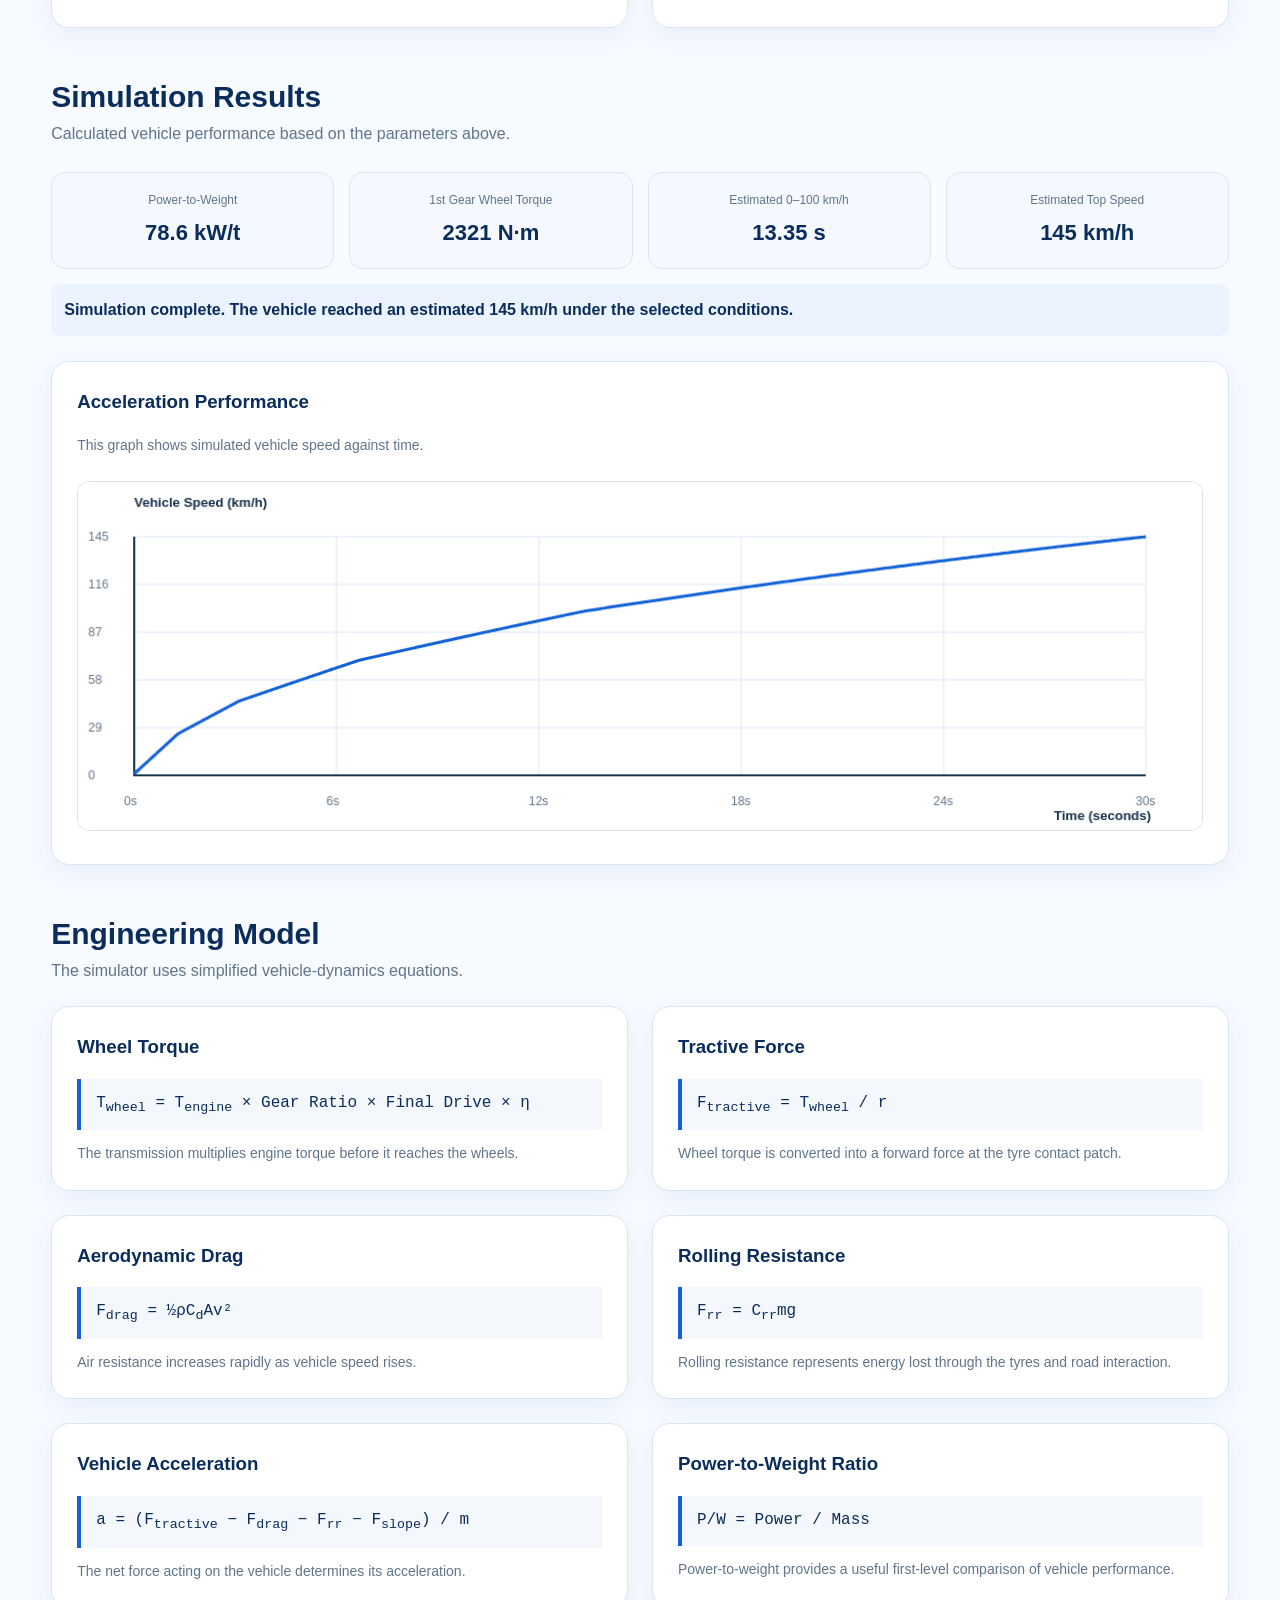
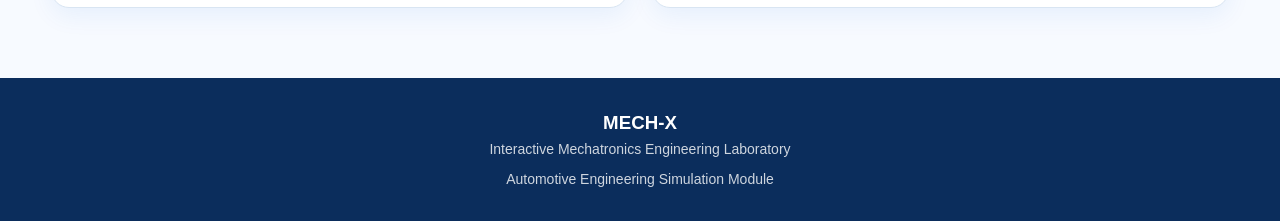
==== commit 0496a630: "Refactor automotive.html for improved layout and features Updated the Automotive Lab HTML structure " ====
--- a/automotive.html
+++ b/automotive.html
@@ -1,340 +1,1123 @@
 <!DOCTYPE html>
 <html lang="en">
 <head>
-    <meta charset="UTF-8">
-    <meta name="viewport" content="width=device-width, initial-scale=1.0">
-    <title>Automotive Lab | MECH-X</title>
-    <link rel="stylesheet" href="style.css">
+<meta charset="UTF-8">
+<meta name="viewport" content="width=device-width, initial-scale=1.0">
+
+<title>Automotive Engineering Lab | MECH-X</title>
+
+<style>
+* {
+    box-sizing: border-box;
+    margin: 0;
+    padding: 0;
+}
+
+:root {
+    --blue: #1261d6;
+    --blue-dark: #0b2d5c;
+    --blue-light: #eaf3ff;
+    --blue-soft: #f5f9ff;
+    --text: #17324d;
+    --muted: #60758a;
+    --border: #d9e5f2;
+    --white: #ffffff;
+    --green: #138a52;
+    --red: #d63b3b;
+}
+
+body {
+    font-family: Arial, Helvetica, sans-serif;
+    background: #f7faff;
+    color: var(--text);
+    line-height: 1.6;
+}
+
+/* NAVIGATION */
+
+nav {
+    position: sticky;
+    top: 0;
+    z-index: 100;
+    background: rgba(255,255,255,0.96);
+    backdrop-filter: blur(10px);
+    border-bottom: 1px solid var(--border);
+    padding: 16px 6%;
+    display: flex;
+    justify-content: space-between;
+    align-items: center;
+}
+
+.logo {
+    font-size: 24px;
+    font-weight: 800;
+    color: var(--blue-dark);
+    text-decoration: none;
+}
+
+.logo span {
+    color: var(--blue);
+}
+
+.nav-links {
+    display: flex;
+    gap: 22px;
+    flex-wrap: wrap;
+}
+
+.nav-links a {
+    text-decoration: none;
+    color: var(--text);
+    font-weight: 600;
+    font-size: 14px;
+}
+
+.nav-links a:hover {
+    color: var(--blue);
+}
+
+/* HEADER */
+
+header {
+    background:
+        radial-gradient(circle at top right, #dcecff 0%, transparent 35%),
+        linear-gradient(135deg, #ffffff, #edf5ff);
+    padding: 70px 6% 55px;
+    border-bottom: 1px solid var(--border);
+}
+
+.header-content {
+    max-width: 1100px;
+    margin: auto;
+}
+
+.badge {
+    display: inline-block;
+    background: var(--blue-light);
+    color: var(--blue);
+    padding: 8px 14px;
+    border-radius: 30px;
+    font-size: 13px;
+    font-weight: 700;
+    margin-bottom: 18px;
+}
+
+header h1 {
+    font-size: clamp(38px, 6vw, 68px);
+    line-height: 1.05;
+    color: var(--blue-dark);
+    margin-bottom: 18px;
+}
+
+header h1 span {
+    color: var(--blue);
+}
+
+header p {
+    max-width: 760px;
+    color: var(--muted);
+    font-size: 18px;
+}
+
+/* MAIN */
+
+.container {
+    width: min(1200px, 92%);
+    margin: 45px auto;
+}
+
+.section-title {
+    margin-bottom: 22px;
+}
+
+.section-title h2 {
+    color: var(--blue-dark);
+    font-size: 30px;
+}
+
+.section-title p {
+    color: var(--muted);
+}
+
+/* GRID */
+
+.grid {
+    display: grid;
+    grid-template-columns: repeat(2, 1fr);
+    gap: 24px;
+}
+
+/* CARD */
+
+.card {
+    background: var(--white);
+    border: 1px solid var(--border);
+    border-radius: 18px;
+    padding: 25px;
+    box-shadow: 0 8px 25px rgba(18, 97, 214, 0.07);
+}
+
+.card h3 {
+    color: var(--blue-dark);
+    margin-bottom: 17px;
+}
+
+.card p {
+    color: var(--muted);
+    font-size: 14px;
+}
+
+/* INPUTS */
+
+.input-group {
+    margin-bottom: 15px;
+}
+
+.input-group label {
+    display: block;
+    font-size: 13px;
+    font-weight: 700;
+    margin-bottom: 6px;
+}
+
+.input-group input,
+.input-group select {
+    width: 100%;
+    padding: 12px;
+    border: 1px solid var(--border);
+    border-radius: 9px;
+    font-size: 15px;
+    background: #fbfdff;
+    color: var(--text);
+}
+
+.input-group input:focus,
+.input-group select:focus {
+    outline: none;
+    border-color: var(--blue);
+    box-shadow: 0 0 0 3px rgba(18,97,214,0.1);
+}
+
+/* GEARS */
+
+.gear-grid {
+    display: grid;
+    grid-template-columns: repeat(2, 1fr);
+    gap: 12px;
+}
+
+.gear-grid input {
+    width: 100%;
+}
+
+/* BUTTON */
+
+button {
+    width: 100%;
+    border: none;
+    border-radius: 10px;
+    padding: 14px;
+    background: var(--blue);
+    color: white;
+    font-weight: 700;
+    font-size: 15px;
+    cursor: pointer;
+    margin-top: 8px;
+}
+
+button:hover {
+    background: #0e50b5;
+}
+
+/* RESULTS */
+
+.results {
+    display: grid;
+    grid-template-columns: repeat(4, 1fr);
+    gap: 15px;
+    margin-top: 25px;
+}
+
+.result-box {
+    background: var(--blue-soft);
+    border: 1px solid var(--border);
+    border-radius: 14px;
+    padding: 18px;
+    text-align: center;
+}
+
+.result-box .label {
+    color: var(--muted);
+    font-size: 12px;
+    margin-bottom: 5px;
+}
+
+.result-box .value {
+    color: var(--blue-dark);
+    font-size: 22px;
+    font-weight: 800;
+}
+
+/* GRAPH */
+
+.graph-container {
+    margin-top: 25px;
+}
+
+canvas {
+    width: 100%;
+    height: 350px;
+    border: 1px solid var(--border);
+    border-radius: 12px;
+    background: white;
+}
+
+/* FORMULAS */
+
+.formula {
+    background: #f4f8fd;
+    border-left: 4px solid var(--blue);
+    padding: 12px 15px;
+    margin: 12px 0;
+    font-family: "Courier New", monospace;
+    color: var(--blue-dark);
+    overflow-x: auto;
+}
+
+/* STATUS */
+
+.status {
+    margin-top: 15px;
+    padding: 13px;
+    border-radius: 9px;
+    background: var(--blue-light);
+    color: var(--blue-dark);
+    font-weight: 600;
+}
+
+/* FOOTER */
+
+footer {
+    margin-top: 70px;
+    background: var(--blue-dark);
+    color: white;
+    text-align: center;
+    padding: 30px 20px;
+}
+
+footer p {
+    opacity: 0.8;
+    font-size: 14px;
+}
+
+/* MOBILE */
+
+@media (max-width: 850px) {
+    .grid {
+        grid-template-columns: 1fr;
+    }
+
+    .results {
+        grid-template-columns: repeat(2, 1fr);
+    }
+
+    nav {
+        align-items: flex-start;
+        gap: 12px;
+        flex-direction: column;
+    }
+}
+
+@media (max-width: 500px) {
+    .gear-grid {
+        grid-template-columns: 1fr;
+    }
+
+    .results {
+        grid-template-columns: 1fr;
+    }
+
+    header {
+        padding-top: 45px;
+    }
+}
+</style>
 </head>
 
 <body>
 
-<header class="topbar">
-    <a href="index.html" class="logo">MECH-X</a>
-
-    <div class="top-actions">
-        <a href="calculators.html" class="btn secondary">Calculators</a>
-        <a href="reports.html" class="btn primary">Reports</a>
+<nav>
+    <a href="index.html" class="logo">MECH<span>-X</span></a>
+
+    <div class="nav-links">
+        <a href="index.html">Home</a>
+        <a href="calculators.html">Calculators</a>
+        <a href="motor.html">Motor Lab</a>
+        <a href="control.html">Control Lab</a>
+        <a href="robotics.html">Robotics Lab</a>
+    </div>
+</nav>
+
+<header>
+    <div class="header-content">
+
+        <div class="badge">
+            AUTOMOTIVE ENGINEERING LABORATORY
+        </div>
+
+        <h1>
+            Vehicle Performance<br>
+            <span>Simulator</span>
+        </h1>
+
+        <p>
+            Explore how engine power, torque, gearing, vehicle mass,
+            aerodynamics and rolling resistance affect vehicle performance.
+        </p>
+
     </div>
 </header>
 
-<div class="layout">
-
-<aside class="sidebar">
-    <div class="sidebar-title">ENGINEERING LAB</div>
-
-    <nav>
-        <a href="index.html">⌂ Home</a>
-        <a href="calculators.html">▣ Calculators</a>
-        <a href="motor.html">⚙ Motor Lab</a>
-        <a href="control.html">◉ Control Lab</a>
-        <a href="robotics.html">🦾 Robotics Lab</a>
-        <a href="automotive.html" class="active">🚗 Automotive Lab</a>
-        <a href="mechanical.html">⚒ Mechanical Lab</a>
-        <a href="electrical.html">⚡ Electrical & Electronics</a>
-        <a href="knowledge.html">📘 Knowledge Base</a>
-        <a href="reports.html">📄 Reports & Export</a>
-    </nav>
-</aside>
-
-<main class="main-content">
-
-<section class="page-hero">
-    <span class="eyebrow">AUTOMOTIVE ENGINEERING</span>
-    <h1>Vehicle Dynamics Simulator</h1>
-    <p>Study acceleration, aerodynamic drag, rolling resistance and road grade.</p>
-</section>
-
-<section class="section">
-
-<div class="form-grid">
-
-<div class="card">
-
-<h2>Vehicle Parameters</h2>
-
-<label>Vehicle Mass (kg)</label>
-<input id="mass" type="number" value="1500" min="1">
-
-<label>Engine Power (kW)</label>
-<input id="enginePower" type="number" value="100" min="1">
-
-<label>Wheel Radius (m)</label>
-<input id="wheelRadius" type="number" value="0.32" min="0.05">
-
-<label>Drag Coefficient Cd</label>
-<input id="cd" type="number" value="0.30" min="0">
-
-<label>Frontal Area (m²)</label>
-<input id="area" type="number" value="2.2" min="0.1">
-
-<label>Rolling Resistance Coefficient</label>
-<input id="cr" type="number" value="0.015" min="0">
-
-<label>Road Grade (%)</label>
-<input id="grade" type="number" value="0">
-
-<label>Drivetrain Efficiency (%)</label>
-<input id="efficiency" type="number" value="90" min="1" max="100">
-
-<button class="btn primary" onclick="runVehicle()">
-    Run Vehicle Simulation
-</button>
-
-</div>
-
-<div class="card">
-
-<h2>Results</h2>
-
-<div class="stats">
-
-<div class="stat-card">
-    <strong id="vehicleSpeed">—</strong>
-    <span>Final Speed</span>
-</div>
-
-<div class="stat-card">
-    <strong id="vehicleAccel">—</strong>
-    <span>Acceleration</span>
-</div>
-
-<div class="stat-card">
-    <strong id="dragForce">—</strong>
-    <span>Drag Force</span>
-</div>
-
-<div class="stat-card">
-    <strong id="tractiveForce">—</strong>
-    <span>Tractive Force</span>
-</div>
-
-</div>
-
-<p id="vehicleStatus">
-    Run the simulation to calculate vehicle performance.
-</p>
-
-</div>
-
-</div>
-
-</section>
-
-<section class="section">
-
-<div class="card">
-    <h2>Speed vs Time</h2>
-    <canvas id="vehicleCanvas" height="320"></canvas>
-</div>
-
-</section>
+<main class="container">
+
+    <!-- VEHICLE INPUTS -->
+
+    <section>
+
+        <div class="section-title">
+            <h2>Vehicle Configuration</h2>
+            <p>Enter the specifications of the vehicle you want to simulate.</p>
+        </div>
+
+        <div class="grid">
+
+            <div class="card">
+
+                <h3>Engine & Vehicle</h3>
+
+                <div class="input-group">
+                    <label>Engine Power (kW)</label>
+                    <input id="power" type="number" value="110" min="1">
+                </div>
+
+                <div class="input-group">
+                    <label>Engine Torque (N·m)</label>
+                    <input id="torque" type="number" value="200" min="1">
+                </div>
+
+                <div class="input-group">
+                    <label>Vehicle Mass (kg)</label>
+                    <input id="mass" type="number" value="1400" min="100">
+                </div>
+
+                <div class="input-group">
+                    <label>Wheel Radius (m)</label>
+                    <input id="wheelRadius" type="number" value="0.31" step="0.01" min="0.1">
+                </div>
+
+                <div class="input-group">
+                    <label>Drivetrain Efficiency (%)</label>
+                    <input id="efficiency" type="number" value="85" min="1" max="100">
+                </div>
+
+            </div>
+
+            <div class="card">
+
+                <h3>Gearbox</h3>
+
+                <div class="gear-grid">
+
+                    <div class="input-group">
+                        <label>1st Gear</label>
+                        <input id="gear1" type="number" value="3.50" step="0.01">
+                    </div>
+
+                    <div class="input-group">
+                        <label>2nd Gear</label>
+                        <input id="gear2" type="number" value="2.10" step="0.01">
+                    </div>
+
+                    <div class="input-group">
+                        <label>3rd Gear</label>
+                        <input id="gear3" type="number" value="1.40" step="0.01">
+                    </div>
+
+                    <div class="input-group">
+                        <label>4th Gear</label>
+                        <input id="gear4" type="number" value="1.00" step="0.01">
+                    </div>
+
+                    <div class="input-group">
+                        <label>5th Gear</label>
+                        <input id="gear5" type="number" value="0.80" step="0.01">
+                    </div>
+
+                    <div class="input-group">
+                        <label>Final Drive</label>
+                        <input id="finalDrive" type="number" value="3.90" step="0.01">
+                    </div>
+
+                </div>
+
+            </div>
+
+        </div>
+
+    </section>
+
+
+    <!-- AERODYNAMICS -->
+
+    <section style="margin-top:45px;">
+
+        <div class="section-title">
+            <h2>Road & Aerodynamics</h2>
+            <p>These parameters determine how the vehicle interacts with the road and air.</p>
+        </div>
+
+        <div class="grid">
+
+            <div class="card">
+
+                <h3>Aerodynamic Parameters</h3>
+
+                <div class="input-group">
+                    <label>Drag Coefficient Cd</label>
+                    <input id="cd" type="number" value="0.30" step="0.01" min="0">
+                </div>
+
+                <div class="input-group">
+                    <label>Frontal Area A (m²)</label>
+                    <input id="area" type="number" value="2.2" step="0.1" min="0.1">
+                </div>
+
+                <div class="input-group">
+                    <label>Air Density ρ (kg/m³)</label>
+                    <input id="rho" type="number" value="1.225" step="0.001" min="0.5">
+                </div>
+
+            </div>
+
+            <div class="card">
+
+                <h3>Road Parameters</h3>
+
+                <div class="input-group">
+                    <label>Rolling Resistance Coefficient Crr</label>
+                    <input id="crr" type="number" value="0.012" step="0.001" min="0">
+                </div>
+
+                <div class="input-group">
+                    <label>Road Slope (%)</label>
+                    <input id="slope" type="number" value="0" step="0.1">
+                </div>
+
+                <button onclick="runSimulation()">
+                    RUN VEHICLE SIMULATION
+                </button>
+
+            </div>
+
+        </div>
+
+    </section>
+
+
+    <!-- RESULTS -->
+
+    <section style="margin-top:45px;">
+
+        <div class="section-title">
+            <h2>Simulation Results</h2>
+            <p>Calculated vehicle performance based on the parameters above.</p>
+        </div>
+
+        <div class="results">
+
+            <div class="result-box">
+                <div class="label">Power-to-Weight</div>
+                <div class="value" id="powerWeight">—</div>
+            </div>
+
+            <div class="result-box">
+                <div class="label">1st Gear Wheel Torque</div>
+                <div class="value" id="wheelTorque">—</div>
+            </div>
+
+            <div class="result-box">
+                <div class="label">Estimated 0–100 km/h</div>
+                <div class="value" id="zeroToHundred">—</div>
+            </div>
+
+            <div class="result-box">
+                <div class="label">Estimated Top Speed</div>
+                <div class="value" id="topSpeed">—</div>
+            </div>
+
+        </div>
+
+        <div class="status" id="status">
+            Enter your vehicle parameters and run the simulation.
+        </div>
+
+    </section>
+
+
+    <!-- GRAPH -->
+
+    <section class="card graph-container">
+
+        <h3>Acceleration Performance</h3>
+
+        <p>
+            This graph shows simulated vehicle speed against time.
+        </p>
+
+        <br>
+
+        <canvas id="graph" width="1100" height="350"></canvas>
+
+    </section>
+
+
+    <!-- ENGINEERING THEORY -->
+
+    <section style="margin-top:45px;">
+
+        <div class="section-title">
+            <h2>Engineering Model</h2>
+            <p>The simulator uses simplified vehicle-dynamics equations.</p>
+        </div>
+
+        <div class="grid">
+
+            <div class="card">
+
+                <h3>Wheel Torque</h3>
+
+                <div class="formula">
+                    T<sub>wheel</sub> =
+                    T<sub>engine</sub> × Gear Ratio × Final Drive × η
+                </div>
+
+                <p>
+                    The transmission multiplies engine torque before it
+                    reaches the wheels.
+                </p>
+
+            </div>
+
+            <div class="card">
+
+                <h3>Tractive Force</h3>
+
+                <div class="formula">
+                    F<sub>tractive</sub> =
+                    T<sub>wheel</sub> / r
+                </div>
+
+                <p>
+                    Wheel torque is converted into a forward force at the
+                    tyre contact patch.
+                </p>
+
+            </div>
+
+            <div class="card">
+
+                <h3>Aerodynamic Drag</h3>
+
+                <div class="formula">
+                    F<sub>drag</sub> =
+                    ½ρC<sub>d</sub>Av²
+                </div>
+
+                <p>
+                    Air resistance increases rapidly as vehicle speed rises.
+                </p>
+
+            </div>
+
+            <div class="card">
+
+                <h3>Rolling Resistance</h3>
+
+                <div class="formula">
+                    F<sub>rr</sub> =
+                    C<sub>rr</sub>mg
+                </div>
+
+                <p>
+                    Rolling resistance represents energy lost through the
+                    tyres and road interaction.
+                </p>
+
+            </div>
+
+            <div class="card">
+
+                <h3>Vehicle Acceleration</h3>
+
+                <div class="formula">
+                    a =
+                    (F<sub>tractive</sub>
+                    − F<sub>drag</sub>
+                    − F<sub>rr</sub>
+                    − F<sub>slope</sub>) / m
+                </div>
+
+                <p>
+                    The net force acting on the vehicle determines its
+                    acceleration.
+                </p>
+
+            </div>
+
+            <div class="card">
+
+                <h3>Power-to-Weight Ratio</h3>
+
+                <div class="formula">
+                    P/W = Power / Mass
+                </div>
+
+                <p>
+                    Power-to-weight provides a useful first-level comparison
+                    of vehicle performance.
+                </p>
+
+            </div>
+
+        </div>
+
+    </section>
 
 </main>
-</div>
-
-<footer class="footer">
-    <p>MECH-X — Interactive Mechatronics Engineering Laboratory</p>
+
+<footer>
+
+    <h3>MECH-X</h3>
+
+    <p>
+        Interactive Mechatronics Engineering Laboratory
+    </p>
+
+    <p style="margin-top:8px;">
+        Automotive Engineering Simulation Module
+    </p>
+
 </footer>
 
+
 <script>
-function getVal(id) {
+
+function getValue(id) {
     return parseFloat(document.getElementById(id).value);
 }
 
-function runVehicle() {
-
-    const mass = getVal("mass");
-    const powerKW = getVal("enginePower");
-    const radius = getVal("wheelRadius");
-    const Cd = getVal("cd");
-    const area = getVal("area");
-    const Cr = getVal("cr");
-    const gradePercent = getVal("grade");
-    const efficiency = getVal("efficiency") / 100;
-
-    if (
-        mass <= 0 ||
-        powerKW <= 0 ||
-        radius <= 0 ||
-        Cd < 0 ||
-        area <= 0 ||
-        Cr < 0 ||
-        efficiency <= 0 ||
-        efficiency > 1
-    ) {
-        document.getElementById("vehicleStatus").textContent =
-            "Please enter valid vehicle parameters.";
+
+function runSimulation() {
+
+    // -----------------------------
+    // INPUTS
+    // -----------------------------
+
+    const powerKW = getValue("power");
+    const engineTorque = getValue("torque");
+    const mass = getValue("mass");
+    const wheelRadius = getValue("wheelRadius");
+    const efficiency = getValue("efficiency") / 100;
+
+    const gear1 = getValue("gear1");
+    const gear2 = getValue("gear2");
+    const gear3 = getValue("gear3");
+    const gear4 = getValue("gear4");
+    const gear5 = getValue("gear5");
+
+    const finalDrive = getValue("finalDrive");
+
+    const cd = getValue("cd");
+    const area = getValue("area");
+    const rho = getValue("rho");
+    const crr = getValue("crr");
+    const slopePercent = getValue("slope");
+
+    const g = 9.81;
+
+    // -----------------------------
+    // BASIC CALCULATIONS
+    // -----------------------------
+
+    const powerWeight = powerKW / (mass / 1000);
+
+    const wheelTorque =
+        engineTorque *
+        gear1 *
+        finalDrive *
+        efficiency;
+
+    // -----------------------------
+    // SIMULATION
+    // -----------------------------
+
+    let speed = 0;
+    let time = 0;
+
+    const dt = 0.05;
+
+    const maxTime = 30;
+
+    const times = [];
+    const speeds = [];
+
+    let zeroTo100 = null;
+
+    let topSpeed = 0;
+
+    while (time <= maxTime) {
+
+        const speedMS = speed / 3.6;
+
+        // Determine approximate gear
+        let gearRatio;
+
+        if (speed < 25) {
+            gearRatio = gear1;
+        }
+        else if (speed < 45) {
+            gearRatio = gear2;
+        }
+        else if (speed < 70) {
+            gearRatio = gear3;
+        }
+        else if (speed < 100) {
+            gearRatio = gear4;
+        }
+        else {
+            gearRatio = gear5;
+        }
+
+        // Wheel torque
+        const currentWheelTorque =
+            engineTorque *
+            gearRatio *
+            finalDrive *
+            efficiency;
+
+        // Tractive force
+        const tractiveForce =
+            currentWheelTorque / wheelRadius;
+
+        // Aerodynamic drag
+        const dragForce =
+            0.5 *
+            rho *
+            cd *
+            area *
+            speedMS *
+            speedMS;
+
+        // Rolling resistance
+        const rollingForce =
+            crr *
+            mass *
+            g;
+
+        // Road slope
+        const slopeAngle =
+            Math.atan(slopePercent / 100);
+
+        const slopeForce =
+            mass *
+            g *
+            Math.sin(slopeAngle);
+
+        // Net force
+        let netForce =
+            tractiveForce -
+            dragForce -
+            rollingForce -
+            slopeForce;
+
+        // Acceleration
+        let acceleration =
+            netForce / mass;
+
+        // Prevent unrealistic reverse acceleration
+        if (speed <= 0 && acceleration < 0) {
+            acceleration = 0;
+        }
+
+        // Update speed
+        speed += acceleration * dt * 3.6;
+
+        if (speed < 0) {
+            speed = 0;
+        }
+
+        // Store values
+        times.push(time);
+        speeds.push(speed);
+
+        // Detect 0-100
+        if (zeroTo100 === null && speed >= 100) {
+            zeroTo100 = time;
+        }
+
+        if (speed > topSpeed) {
+            topSpeed = speed;
+        }
+
+        // Stop if vehicle reaches near equilibrium
+        if (
+            time > 5 &&
+            Math.abs(acceleration) < 0.005 &&
+            speed > 20
+        ) {
+            break;
+        }
+
+        time += dt;
+    }
+
+
+    // -----------------------------
+    // OUTPUTS
+    // -----------------------------
+
+    document.getElementById("powerWeight").textContent =
+        powerWeight.toFixed(1) + " kW/t";
+
+    document.getElementById("wheelTorque").textContent =
+        wheelTorque.toFixed(0) + " N·m";
+
+    document.getElementById("zeroToHundred").textContent =
+        zeroTo100 !== null
+            ? zeroTo100.toFixed(2) + " s"
+            : "> 30 s";
+
+    document.getElementById("topSpeed").textContent =
+        topSpeed.toFixed(0) + " km/h";
+
+
+    document.getElementById("status").textContent =
+        "Simulation complete. The vehicle reached an estimated " +
+        topSpeed.toFixed(0) +
+        " km/h under the selected conditions.";
+
+
+    drawGraph(times, speeds);
+
+}
+
+
+// -----------------------------
+// GRAPH
+// -----------------------------
+
+function drawGraph(times, speeds) {
+
+    const canvas =
+        document.getElementById("graph");
+
+    const ctx =
+        canvas.getContext("2d");
+
+    const width = canvas.width;
+    const height = canvas.height;
+
+    ctx.clearRect(0, 0, width, height);
+
+    if (times.length === 0) {
         return;
     }
 
-    const rho = 1.225;
-    const g = 9.81;
-    const grade = gradePercent / 100;
-
-    const enginePower =
-        powerKW * 1000 * efficiency;
-
-    const dt = 0.05;
-    const totalTime = 20;
-    const steps = Math.floor(totalTime / dt);
-
-    let velocity = 0;
-
-    const times = [];
-    const speeds = [];
-
-    let finalDrag = 0;
-    let finalTraction = 0;
-    let finalAcceleration = 0;
-
-    for (let i = 0; i <= steps; i++) {
-
-        const t = i * dt;
-
-        const safeVelocity = Math.max(velocity, 0.5);
-
-        let traction =
-            enginePower / safeVelocity;
-
-        const maxTraction = 7000;
-
-        traction =
-            Math.min(traction, maxTraction);
-
-        const drag =
-            0.5 *
-            rho *
-            Cd *
-            area *
-            velocity *
-            velocity;
-
-        const rolling =
-            Cr *
-            mass *
-            g;
-
-        const gradeForce =
-            mass *
-            g *
-            Math.sin(Math.atan(grade));
-
-        const resistance =
-            drag +
-            rolling +
-            gradeForce;
-
-        const netForce =
-            traction -
-            resistance;
-
-        const acceleration =
-            netForce / mass;
-
-        velocity += acceleration * dt;
-
-        if (velocity < 0) {
-            velocity = 0;
-        }
-
-        times.push(t);
-        speeds.push(velocity * 3.6);
-
-        finalDrag = drag;
-        finalTraction = traction;
-        finalAcceleration = acceleration;
-    }
-
-    const last = speeds.length - 1;
-
-    document.getElementById("vehicleSpeed").textContent =
-        speeds[last].toFixed(1) + " km/h";
-
-    document.getElementById("vehicleAccel").textContent =
-        finalAcceleration.toFixed(2) + " m/s²";
-
-    document.getElementById("dragForce").textContent =
-        finalDrag.toFixed(1) + " N";
-
-    document.getElementById("tractiveForce").textContent =
-        finalTraction.toFixed(1) + " N";
-
-    document.getElementById("vehicleStatus").textContent =
-        "Vehicle simulation completed successfully.";
-
-    drawVehicleGraph(times, speeds);
-}
-
-function drawVehicleGraph(times, speeds) {
-
-    const canvas = document.getElementById("vehicleCanvas");
-    const ctx = canvas.getContext("2d");
-
-    const width = canvas.width = canvas.clientWidth;
-    const height = canvas.height;
-
-    ctx.clearRect(0, 0, width, height);
-
-    const padding = 45;
-
-    let maxSpeed = Math.max.apply(null, speeds);
-
-    if (maxSpeed <= 0) {
-        maxSpeed = 1;
-    }
-
-    maxSpeed *= 1.1;
-
-    const maxTime = times[times.length - 1];
-
-    ctx.strokeStyle = "#dbe8f7";
+    const padding = 55;
+
+    const graphWidth =
+        width - padding * 2;
+
+    const graphHeight =
+        height - padding * 2;
+
+    const maxTime =
+        Math.max(...times);
+
+    const maxSpeed =
+        Math.max(...speeds, 100);
+
+
+    // Background
+
+    ctx.fillStyle = "#ffffff";
+
+    ctx.fillRect(
+        0,
+        0,
+        width,
+        height
+    );
+
+
+    // Grid
+
+    ctx.strokeStyle = "#dbe7f4";
+
     ctx.lineWidth = 1;
 
     for (let i = 0; i <= 5; i++) {
 
         const y =
             padding +
-            (height - 2 * padding) * i / 5;
+            graphHeight -
+            (i / 5) * graphHeight;
 
         ctx.beginPath();
-        ctx.moveTo(padding, y);
-        ctx.lineTo(width - padding, y);
+
+        ctx.moveTo(
+            padding,
+            y
+        );
+
+        ctx.lineTo(
+            width - padding,
+            y
+        );
+
         ctx.stroke();
+
+
+        const value =
+            (i / 5) * maxSpeed;
+
+        ctx.fillStyle = "#60758a";
+
+        ctx.font = "12px Arial";
+
+        ctx.fillText(
+            value.toFixed(0),
+            10,
+            y + 4
+        );
     }
 
-    ctx.strokeStyle = "#1261d6";
-    ctx.lineWidth = 3;
-
-    ctx.beginPath();
-
-    for (let i = 0; i < times.length; i++) {
+
+    for (let i = 0; i <= 5; i++) {
 
         const x =
             padding +
-            (width - 2 * padding) *
-            times[i] / maxTime;
+            (i / 5) * graphWidth;
+
+        ctx.beginPath();
+
+        ctx.moveTo(
+            x,
+            padding
+        );
+
+        ctx.lineTo(
+            x,
+            height - padding
+        );
+
+        ctx.stroke();
+
+
+        const value =
+            (i / 5) * maxTime;
+
+        ctx.fillStyle = "#60758a";
+
+        ctx.fillText(
+            value.toFixed(0) + "s",
+            x - 10,
+            height - 25
+        );
+    }
+
+
+    // Axis
+
+    ctx.strokeStyle = "#17324d";
+
+    ctx.lineWidth = 2;
+
+    ctx.beginPath();
+
+    ctx.moveTo(
+        padding,
+        padding
+    );
+
+    ctx.lineTo(
+        padding,
+        height - padding
+    );
+
+    ctx.lineTo(
+        width - padding,
+        height - padding
+    );
+
+    ctx.stroke();
+
+
+    // Speed curve
+
+    ctx.strokeStyle = "#1261d6";
+
+    ctx.lineWidth = 3;
+
+    ctx.beginPath();
+
+    for (let i = 0; i < times.length; i++) {
+
+        const x =
+            padding +
+            (times[i] / maxTime) *
+            graphWidth;
 
         const y =
-            height - padding -
-            (height - 2 * padding) *
-            speeds[i] / maxSpeed;
+            height -
+            padding -
+            (speeds[i] / maxSpeed) *
+            graphHeight;
 
         if (i === 0) {
             ctx.moveTo(x, y);
-        } else {
+        }
+        else {
             ctx.lineTo(x, y);
         }
     }
 
     ctx.stroke();
 
-    ctx.fillStyle = "#16345f";
-    ctx.font = "14px Arial";
-
-    ctx.fillText("Speed (km/h)", 10, 20);
-    ctx.fillText("Time (s)", width - 75, height - 10);
-}
+
+    // Labels
+
+    ctx.fillStyle = "#17324d";
+
+    ctx.font = "bold 13px Arial";
+
+    ctx.fillText(
+        "Vehicle Speed (km/h)",
+        padding,
+        25
+    );
+
+    ctx.fillText(
+        "Time (seconds)",
+        width - 145,
+        height - 10
+    );
+}
+
+
+// Run once using default values
+runSimulation();
+
 </script>
 
 </body>
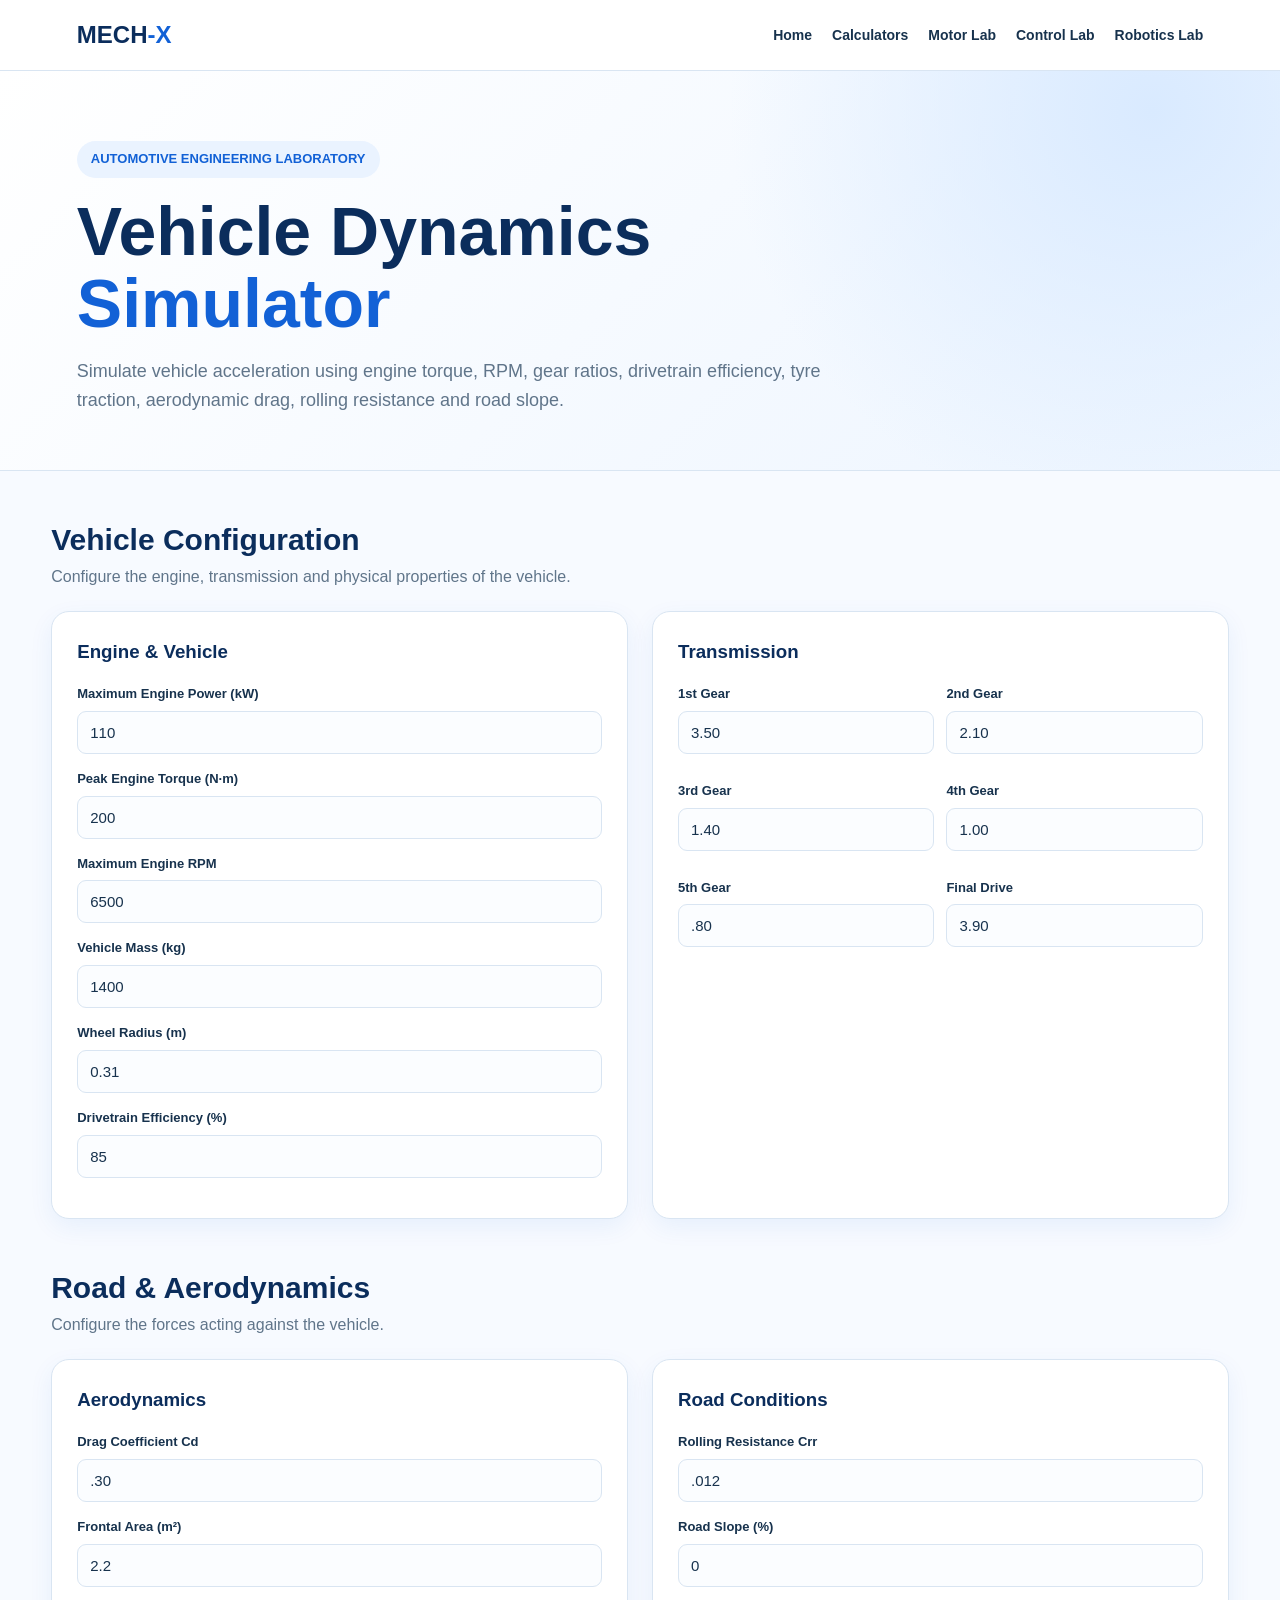
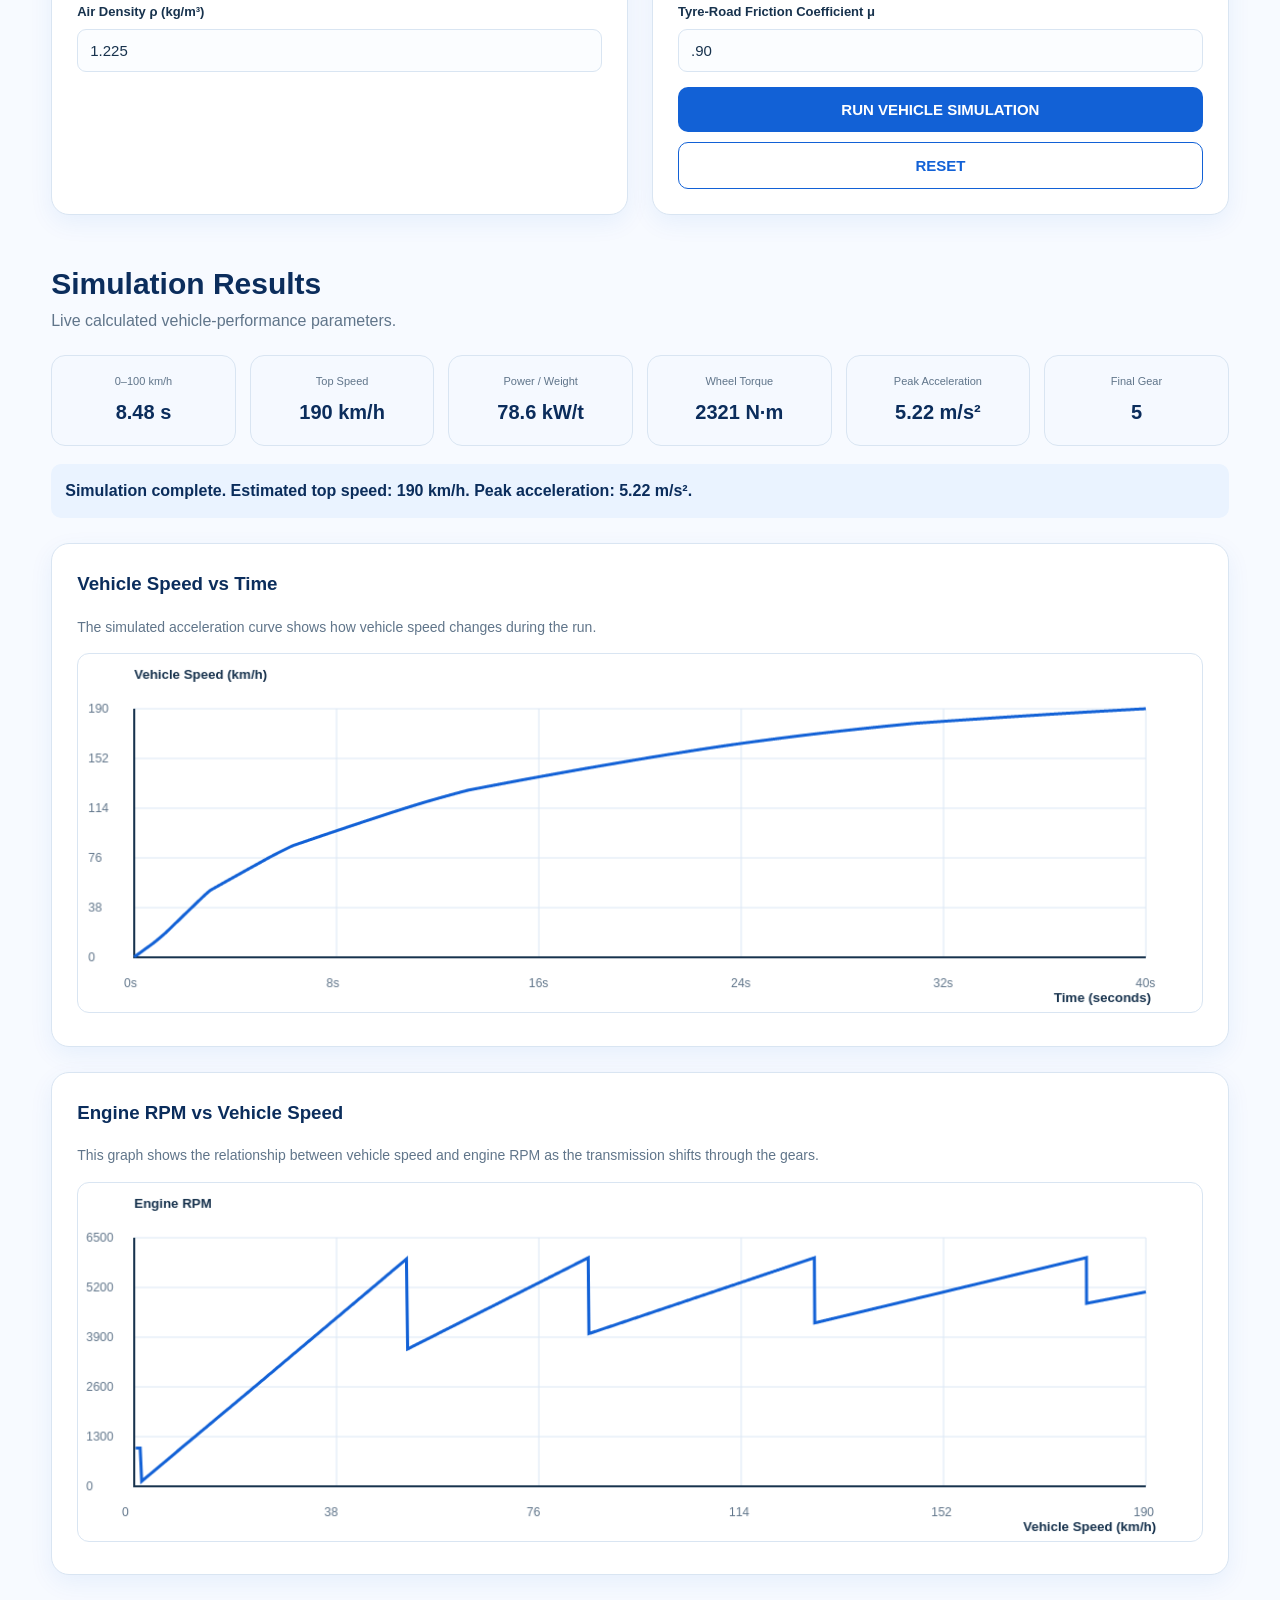
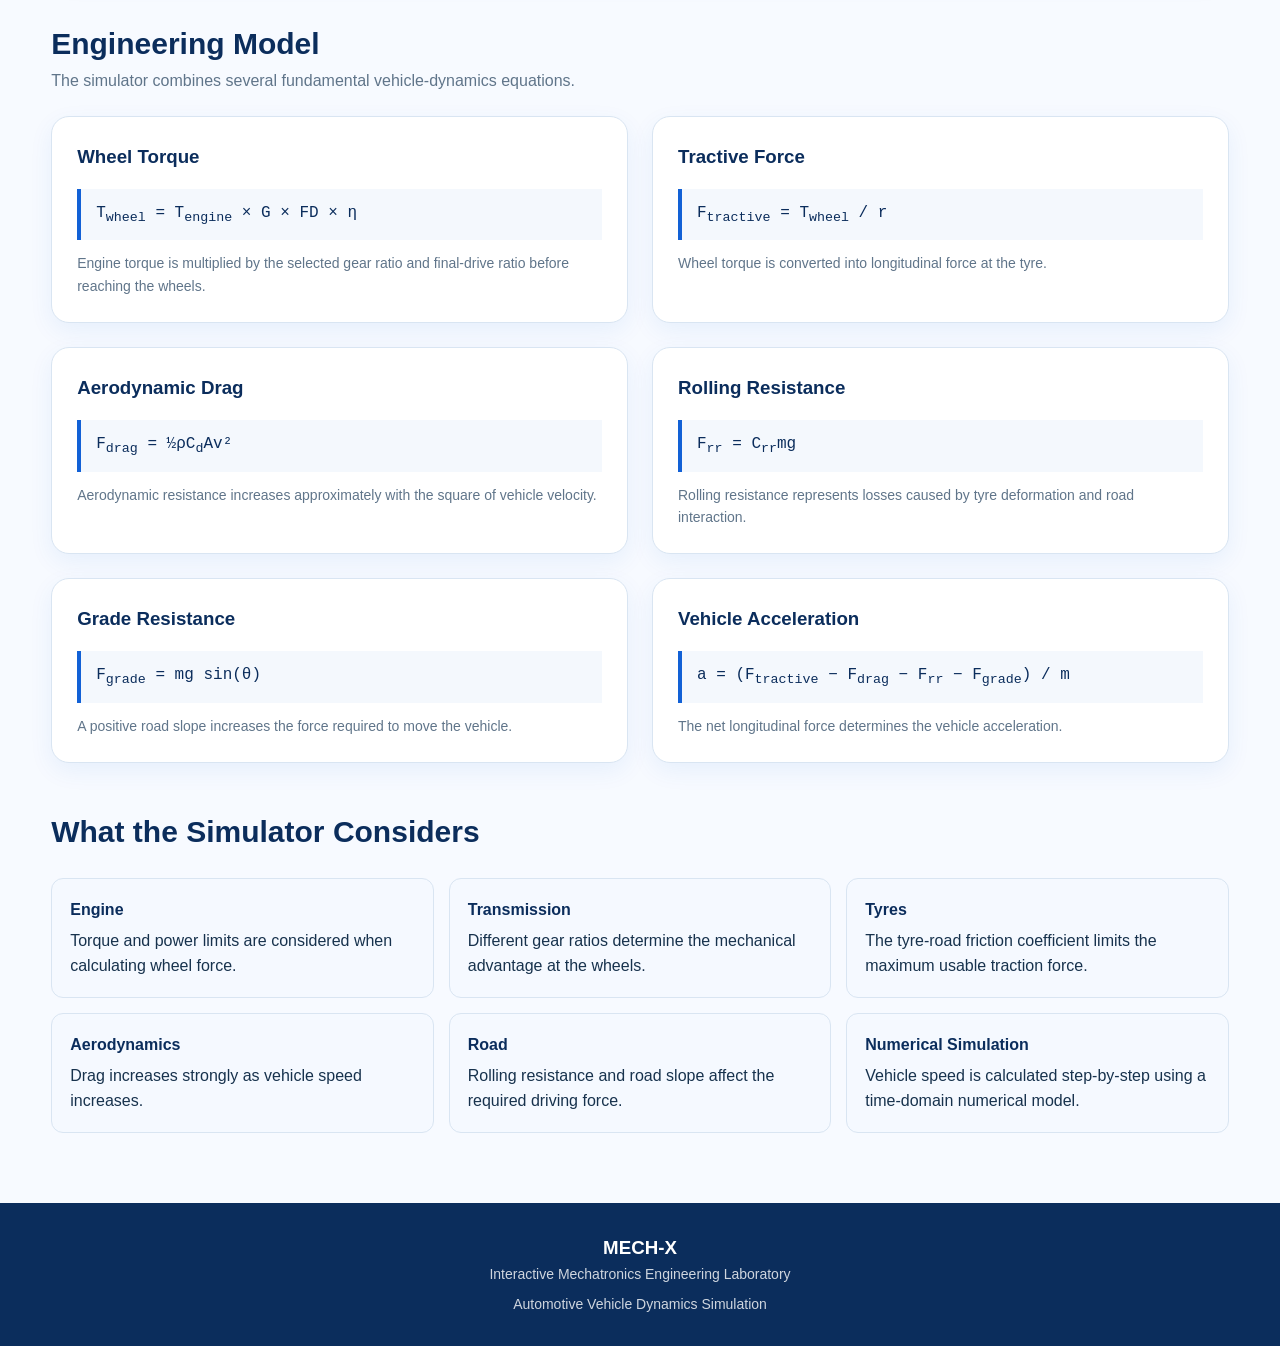
==== commit 4205ca33: "Update print statement from 'Hello' to 'Goodbye'" ====
--- a/automotive.html
+++ b/automotive.html
@@ -33,13 +33,11 @@
     line-height: 1.6;
 }
 
-/* NAVIGATION */
-
 nav {
     position: sticky;
     top: 0;
     z-index: 100;
-    background: rgba(255,255,255,0.96);
+    background: rgba(255,255,255,.97);
     backdrop-filter: blur(10px);
     border-bottom: 1px solid var(--border);
     padding: 16px 6%;
@@ -61,33 +59,31 @@
 
 .nav-links {
     display: flex;
-    gap: 22px;
+    gap: 20px;
     flex-wrap: wrap;
 }
 
 .nav-links a {
+    color: var(--text);
     text-decoration: none;
-    color: var(--text);
+    font-size: 14px;
     font-weight: 600;
-    font-size: 14px;
 }
 
 .nav-links a:hover {
     color: var(--blue);
 }
 
-/* HEADER */
-
 header {
+    padding: 70px 6% 55px;
     background:
-        radial-gradient(circle at top right, #dcecff 0%, transparent 35%),
-        linear-gradient(135deg, #ffffff, #edf5ff);
-    padding: 70px 6% 55px;
+        radial-gradient(circle at 90% 10%, #d9eaff, transparent 35%),
+        linear-gradient(135deg, #fff, #edf5ff);
     border-bottom: 1px solid var(--border);
 }
 
 .header-content {
-    max-width: 1100px;
+    max-width: 1150px;
     margin: auto;
 }
 
@@ -103,9 +99,9 @@
 }
 
 header h1 {
+    color: var(--blue-dark);
     font-size: clamp(38px, 6vw, 68px);
     line-height: 1.05;
-    color: var(--blue-dark);
     margin-bottom: 18px;
 }
 
@@ -114,12 +110,10 @@
 }
 
 header p {
-    max-width: 760px;
+    max-width: 800px;
     color: var(--muted);
     font-size: 18px;
 }
-
-/* MAIN */
 
 .container {
     width: min(1200px, 92%);
@@ -138,8 +132,6 @@
 .section-title p {
     color: var(--muted);
 }
-
-/* GRID */
 
 .grid {
     display: grid;
@@ -147,14 +139,12 @@
     gap: 24px;
 }
 
-/* CARD */
-
 .card {
-    background: var(--white);
+    background: white;
     border: 1px solid var(--border);
     border-radius: 18px;
     padding: 25px;
-    box-shadow: 0 8px 25px rgba(18, 97, 214, 0.07);
+    box-shadow: 0 8px 25px rgba(18,97,214,.07);
 }
 
 .card h3 {
@@ -166,8 +156,6 @@
     color: var(--muted);
     font-size: 14px;
 }
-
-/* INPUTS */
 
 .input-group {
     margin-bottom: 15px;
@@ -180,99 +168,102 @@
     margin-bottom: 6px;
 }
 
-.input-group input,
-.input-group select {
+.input-group input {
     width: 100%;
     padding: 12px;
     border: 1px solid var(--border);
     border-radius: 9px;
-    font-size: 15px;
     background: #fbfdff;
     color: var(--text);
-}
-
-.input-group input:focus,
-.input-group select:focus {
+    font-size: 15px;
+}
+
+.input-group input:focus {
     outline: none;
     border-color: var(--blue);
-    box-shadow: 0 0 0 3px rgba(18,97,214,0.1);
-}
-
-/* GEARS */
+    box-shadow: 0 0 0 3px rgba(18,97,214,.1);
+}
 
 .gear-grid {
     display: grid;
-    grid-template-columns: repeat(2, 1fr);
+    grid-template-columns: repeat(2,1fr);
     gap: 12px;
 }
-
-.gear-grid input {
-    width: 100%;
-}
-
-/* BUTTON */
 
 button {
     width: 100%;
-    border: none;
+    border: 0;
     border-radius: 10px;
     padding: 14px;
     background: var(--blue);
     color: white;
+    font-size: 15px;
     font-weight: 700;
-    font-size: 15px;
     cursor: pointer;
-    margin-top: 8px;
 }
 
 button:hover {
     background: #0e50b5;
 }
 
-/* RESULTS */
+.secondary-button {
+    background: white;
+    color: var(--blue);
+    border: 1px solid var(--blue);
+    margin-top: 10px;
+}
+
+.secondary-button:hover {
+    background: var(--blue-light);
+}
 
 .results {
     display: grid;
-    grid-template-columns: repeat(4, 1fr);
-    gap: 15px;
-    margin-top: 25px;
+    grid-template-columns: repeat(6,1fr);
+    gap: 14px;
 }
 
 .result-box {
     background: var(--blue-soft);
     border: 1px solid var(--border);
     border-radius: 14px;
-    padding: 18px;
+    padding: 17px 10px;
     text-align: center;
 }
 
 .result-box .label {
     color: var(--muted);
-    font-size: 12px;
+    font-size: 11px;
     margin-bottom: 5px;
 }
 
 .result-box .value {
     color: var(--blue-dark);
-    font-size: 22px;
+    font-size: 20px;
     font-weight: 800;
 }
 
-/* GRAPH */
-
-.graph-container {
+.status {
+    margin-top: 18px;
+    padding: 14px;
+    background: var(--blue-light);
+    color: var(--blue-dark);
+    border-radius: 10px;
+    font-weight: 600;
+}
+
+.graph-card {
     margin-top: 25px;
 }
 
 canvas {
     width: 100%;
-    height: 350px;
+    height: 360px;
     border: 1px solid var(--border);
     border-radius: 12px;
     background: white;
-}
-
-/* FORMULAS */
+    margin-top: 15px;
+}
 
 .formula {
     background: #f4f8fd;
@@ -284,18 +275,25 @@
     overflow-x: auto;
 }
 
-/* STATUS */
-
-.status {
-    margin-top: 15px;
-    padding: 13px;
-    border-radius: 9px;
-    background: var(--blue-light);
+.info-grid {
+    display: grid;
+    grid-template-columns: repeat(3,1fr);
+    gap: 15px;
+    margin-top: 20px;
+}
+
+.info-box {
+    padding: 18px;
+    background: var(--blue-soft);
+    border: 1px solid var(--border);
+    border-radius: 12px;
+}
+
+.info-box strong {
+    display: block;
     color: var(--blue-dark);
-    font-weight: 600;
-}
-
-/* FOOTER */
+    margin-bottom: 5px;
+}
 
 footer {
     margin-top: 70px;
@@ -306,35 +304,36 @@
 }
 
 footer p {
-    opacity: 0.8;
+    opacity: .8;
     font-size: 14px;
 }
 
-/* MOBILE */
-
-@media (max-width: 850px) {
+@media(max-width:1000px) {
+    .results {
+        grid-template-columns: repeat(3,1fr);
+    }
+}
+
+@media(max-width:850px) {
     .grid {
         grid-template-columns: 1fr;
     }
 
-    .results {
-        grid-template-columns: repeat(2, 1fr);
+    .info-grid {
+        grid-template-columns: 1fr;
     }
 
     nav {
+        flex-direction: column;
         align-items: flex-start;
         gap: 12px;
-        flex-direction: column;
     }
 }
 
-@media (max-width: 500px) {
-    .gear-grid {
-        grid-template-columns: 1fr;
-    }
-
+@media(max-width:550px) {
+    .gear-grid,
     .results {
-        grid-template-columns: 1fr;
+        grid-template-columns: 1fr 1fr;
     }
 
     header {
@@ -347,469 +346,725 @@
 <body>
 
 <nav>
-    <a href="index.html" class="logo">MECH<span>-X</span></a>
-
-    <div class="nav-links">
-        <a href="index.html">Home</a>
-        <a href="calculators.html">Calculators</a>
-        <a href="motor.html">Motor Lab</a>
-        <a href="control.html">Control Lab</a>
-        <a href="robotics.html">Robotics Lab</a>
-    </div>
+
+<a href="index.html" class="logo">
+MECH<span>-X</span>
+</a>
+
+<div class="nav-links">
+<a href="index.html">Home</a>
+<a href="calculators.html">Calculators</a>
+<a href="motor.html">Motor Lab</a>
+<a href="control.html">Control Lab</a>
+<a href="robotics.html">Robotics Lab</a>
+</div>
+
 </nav>
 
+
 <header>
-    <div class="header-content">
-
-        <div class="badge">
-            AUTOMOTIVE ENGINEERING LABORATORY
-        </div>
-
-        <h1>
-            Vehicle Performance<br>
-            <span>Simulator</span>
-        </h1>
-
-        <p>
-            Explore how engine power, torque, gearing, vehicle mass,
-            aerodynamics and rolling resistance affect vehicle performance.
-        </p>
-
-    </div>
+
+<div class="header-content">
+
+<div class="badge">
+AUTOMOTIVE ENGINEERING LABORATORY
+</div>
+
+<h1>
+Vehicle Dynamics<br>
+<span>Simulator</span>
+</h1>
+
+<p>
+Simulate vehicle acceleration using engine torque, RPM,
+gear ratios, drivetrain efficiency, tyre traction,
+aerodynamic drag, rolling resistance and road slope.
+</p>
+
+</div>
+
 </header>
 
+
 <main class="container">
 
-    <!-- VEHICLE INPUTS -->
-
-    <section>
-
-        <div class="section-title">
-            <h2>Vehicle Configuration</h2>
-            <p>Enter the specifications of the vehicle you want to simulate.</p>
-        </div>
-
-        <div class="grid">
-
-            <div class="card">
-
-                <h3>Engine & Vehicle</h3>
-
-                <div class="input-group">
-                    <label>Engine Power (kW)</label>
-                    <input id="power" type="number" value="110" min="1">
-                </div>
-
-                <div class="input-group">
-                    <label>Engine Torque (N·m)</label>
-                    <input id="torque" type="number" value="200" min="1">
-                </div>
-
-                <div class="input-group">
-                    <label>Vehicle Mass (kg)</label>
-                    <input id="mass" type="number" value="1400" min="100">
-                </div>
-
-                <div class="input-group">
-                    <label>Wheel Radius (m)</label>
-                    <input id="wheelRadius" type="number" value="0.31" step="0.01" min="0.1">
-                </div>
-
-                <div class="input-group">
-                    <label>Drivetrain Efficiency (%)</label>
-                    <input id="efficiency" type="number" value="85" min="1" max="100">
-                </div>
-
-            </div>
-
-            <div class="card">
-
-                <h3>Gearbox</h3>
-
-                <div class="gear-grid">
-
-                    <div class="input-group">
-                        <label>1st Gear</label>
-                        <input id="gear1" type="number" value="3.50" step="0.01">
-                    </div>
-
-                    <div class="input-group">
-                        <label>2nd Gear</label>
-                        <input id="gear2" type="number" value="2.10" step="0.01">
-                    </div>
-
-                    <div class="input-group">
-                        <label>3rd Gear</label>
-                        <input id="gear3" type="number" value="1.40" step="0.01">
-                    </div>
-
-                    <div class="input-group">
-                        <label>4th Gear</label>
-                        <input id="gear4" type="number" value="1.00" step="0.01">
-                    </div>
-
-                    <div class="input-group">
-                        <label>5th Gear</label>
-                        <input id="gear5" type="number" value="0.80" step="0.01">
-                    </div>
-
-                    <div class="input-group">
-                        <label>Final Drive</label>
-                        <input id="finalDrive" type="number" value="3.90" step="0.01">
-                    </div>
-
-                </div>
-
-            </div>
-
-        </div>
-
-    </section>
-
-
-    <!-- AERODYNAMICS -->
-
-    <section style="margin-top:45px;">
-
-        <div class="section-title">
-            <h2>Road & Aerodynamics</h2>
-            <p>These parameters determine how the vehicle interacts with the road and air.</p>
-        </div>
-
-        <div class="grid">
-
-            <div class="card">
-
-                <h3>Aerodynamic Parameters</h3>
-
-                <div class="input-group">
-                    <label>Drag Coefficient Cd</label>
-                    <input id="cd" type="number" value="0.30" step="0.01" min="0">
-                </div>
-
-                <div class="input-group">
-                    <label>Frontal Area A (m²)</label>
-                    <input id="area" type="number" value="2.2" step="0.1" min="0.1">
-                </div>
-
-                <div class="input-group">
-                    <label>Air Density ρ (kg/m³)</label>
-                    <input id="rho" type="number" value="1.225" step="0.001" min="0.5">
-                </div>
-
-            </div>
-
-            <div class="card">
-
-                <h3>Road Parameters</h3>
-
-                <div class="input-group">
-                    <label>Rolling Resistance Coefficient Crr</label>
-                    <input id="crr" type="number" value="0.012" step="0.001" min="0">
-                </div>
-
-                <div class="input-group">
-                    <label>Road Slope (%)</label>
-                    <input id="slope" type="number" value="0" step="0.1">
-                </div>
-
-                <button onclick="runSimulation()">
-                    RUN VEHICLE SIMULATION
-                </button>
-
-            </div>
-
-        </div>
-
-    </section>
-
-
-    <!-- RESULTS -->
-
-    <section style="margin-top:45px;">
-
-        <div class="section-title">
-            <h2>Simulation Results</h2>
-            <p>Calculated vehicle performance based on the parameters above.</p>
-        </div>
-
-        <div class="results">
-
-            <div class="result-box">
-                <div class="label">Power-to-Weight</div>
-                <div class="value" id="powerWeight">—</div>
-            </div>
-
-            <div class="result-box">
-                <div class="label">1st Gear Wheel Torque</div>
-                <div class="value" id="wheelTorque">—</div>
-            </div>
-
-            <div class="result-box">
-                <div class="label">Estimated 0–100 km/h</div>
-                <div class="value" id="zeroToHundred">—</div>
-            </div>
-
-            <div class="result-box">
-                <div class="label">Estimated Top Speed</div>
-                <div class="value" id="topSpeed">—</div>
-            </div>
-
-        </div>
-
-        <div class="status" id="status">
-            Enter your vehicle parameters and run the simulation.
-        </div>
-
-    </section>
-
-
-    <!-- GRAPH -->
-
-    <section class="card graph-container">
-
-        <h3>Acceleration Performance</h3>
-
-        <p>
-            This graph shows simulated vehicle speed against time.
-        </p>
-
-        <br>
-
-        <canvas id="graph" width="1100" height="350"></canvas>
-
-    </section>
-
-
-    <!-- ENGINEERING THEORY -->
-
-    <section style="margin-top:45px;">
-
-        <div class="section-title">
-            <h2>Engineering Model</h2>
-            <p>The simulator uses simplified vehicle-dynamics equations.</p>
-        </div>
-
-        <div class="grid">
-
-            <div class="card">
-
-                <h3>Wheel Torque</h3>
-
-                <div class="formula">
-                    T<sub>wheel</sub> =
-                    T<sub>engine</sub> × Gear Ratio × Final Drive × η
-                </div>
-
-                <p>
-                    The transmission multiplies engine torque before it
-                    reaches the wheels.
-                </p>
-
-            </div>
-
-            <div class="card">
-
-                <h3>Tractive Force</h3>
-
-                <div class="formula">
-                    F<sub>tractive</sub> =
-                    T<sub>wheel</sub> / r
-                </div>
-
-                <p>
-                    Wheel torque is converted into a forward force at the
-                    tyre contact patch.
-                </p>
-
-            </div>
-
-            <div class="card">
-
-                <h3>Aerodynamic Drag</h3>
-
-                <div class="formula">
-                    F<sub>drag</sub> =
-                    ½ρC<sub>d</sub>Av²
-                </div>
-
-                <p>
-                    Air resistance increases rapidly as vehicle speed rises.
-                </p>
-
-            </div>
-
-            <div class="card">
-
-                <h3>Rolling Resistance</h3>
-
-                <div class="formula">
-                    F<sub>rr</sub> =
-                    C<sub>rr</sub>mg
-                </div>
-
-                <p>
-                    Rolling resistance represents energy lost through the
-                    tyres and road interaction.
-                </p>
-
-            </div>
-
-            <div class="card">
-
-                <h3>Vehicle Acceleration</h3>
-
-                <div class="formula">
-                    a =
-                    (F<sub>tractive</sub>
-                    − F<sub>drag</sub>
-                    − F<sub>rr</sub>
-                    − F<sub>slope</sub>) / m
-                </div>
-
-                <p>
-                    The net force acting on the vehicle determines its
-                    acceleration.
-                </p>
-
-            </div>
-
-            <div class="card">
-
-                <h3>Power-to-Weight Ratio</h3>
-
-                <div class="formula">
-                    P/W = Power / Mass
-                </div>
-
-                <p>
-                    Power-to-weight provides a useful first-level comparison
-                    of vehicle performance.
-                </p>
-
-            </div>
-
-        </div>
-
-    </section>
+
+<section>
+
+<div class="section-title">
+
+<h2>Vehicle Configuration</h2>
+
+<p>
+Configure the engine, transmission and physical properties
+of the vehicle.
+</p>
+
+</div>
+
+
+<div class="grid">
+
+
+<div class="card">
+
+<h3>Engine & Vehicle</h3>
+
+<div class="input-group">
+<label>Maximum Engine Power (kW)</label>
+<input id="power" type="number" value="110" min="1">
+</div>
+
+<div class="input-group">
+<label>Peak Engine Torque (N·m)</label>
+<input id="torque" type="number" value="200" min="1">
+</div>
+
+<div class="input-group">
+<label>Maximum Engine RPM</label>
+<input id="maxRPM" type="number" value="6500" min="1000">
+</div>
+
+<div class="input-group">
+<label>Vehicle Mass (kg)</label>
+<input id="mass" type="number" value="1400" min="100">
+</div>
+
+<div class="input-group">
+<label>Wheel Radius (m)</label>
+<input id="wheelRadius" type="number" value="0.31" step=".01" min=".1">
+</div>
+
+<div class="input-group">
+<label>Drivetrain Efficiency (%)</label>
+<input id="efficiency" type="number" value="85" min="1" max="100">
+</div>
+
+</div>
+
+
+<div class="card">
+
+<h3>Transmission</h3>
+
+<div class="gear-grid">
+
+<div class="input-group">
+<label>1st Gear</label>
+<input id="gear1" type="number" value="3.50" step=".01">
+</div>
+
+<div class="input-group">
+<label>2nd Gear</label>
+<input id="gear2" type="number" value="2.10" step=".01">
+</div>
+
+<div class="input-group">
+<label>3rd Gear</label>
+<input id="gear3" type="number" value="1.40" step=".01">
+</div>
+
+<div class="input-group">
+<label>4th Gear</label>
+<input id="gear4" type="number" value="1.00" step=".01">
+</div>
+
+<div class="input-group">
+<label>5th Gear</label>
+<input id="gear5" type="number" value=".80" step=".01">
+</div>
+
+<div class="input-group">
+<label>Final Drive</label>
+<input id="finalDrive" type="number" value="3.90" step=".01">
+</div>
+
+</div>
+
+</div>
+
+</div>
+
+</section>
+
+
+<section style="margin-top:45px;">
+
+<div class="section-title">
+
+<h2>Road & Aerodynamics</h2>
+
+<p>
+Configure the forces acting against the vehicle.
+</p>
+
+</div>
+
+
+<div class="grid">
+
+
+<div class="card">
+
+<h3>Aerodynamics</h3>
+
+<div class="input-group">
+<label>Drag Coefficient Cd</label>
+<input id="cd" type="number" value=".30" step=".01">
+</div>
+
+<div class="input-group">
+<label>Frontal Area (m²)</label>
+<input id="area" type="number" value="2.2" step=".1">
+</div>
+
+<div class="input-group">
+<label>Air Density ρ (kg/m³)</label>
+<input id="rho" type="number" value="1.225" step=".001">
+</div>
+
+</div>
+
+
+<div class="card">
+
+<h3>Road Conditions</h3>
+
+<div class="input-group">
+<label>Rolling Resistance Crr</label>
+<input id="crr" type="number" value=".012" step=".001">
+</div>
+
+<div class="input-group">
+<label>Road Slope (%)</label>
+<input id="slope" type="number" value="0" step=".1">
+</div>
+
+<div class="input-group">
+<label>Tyre-Road Friction Coefficient μ</label>
+<input id="mu" type="number" value=".90" step=".01">
+</div>
+
+<button onclick="runSimulation()">
+RUN VEHICLE SIMULATION
+</button>
+
+<button class="secondary-button" onclick="resetSimulation()">
+RESET
+</button>
+
+</div>
+
+</div>
+
+</section>
+
+
+<section style="margin-top:45px;">
+
+<div class="section-title">
+
+<h2>Simulation Results</h2>
+
+<p>
+Live calculated vehicle-performance parameters.
+</p>
+
+</div>
+
+
+<div class="results">
+
+<div class="result-box">
+<div class="label">0–100 km/h</div>
+<div class="value" id="zero100">—</div>
+</div>
+
+<div class="result-box">
+<div class="label">Top Speed</div>
+<div class="value" id="topSpeed">—</div>
+</div>
+
+<div class="result-box">
+<div class="label">Power / Weight</div>
+<div class="value" id="powerWeight">—</div>
+</div>
+
+<div class="result-box">
+<div class="label">Wheel Torque</div>
+<div class="value" id="wheelTorque">—</div>
+</div>
+
+<div class="result-box">
+<div class="label">Peak Acceleration</div>
+<div class="value" id="peakAccel">—</div>
+</div>
+
+<div class="result-box">
+<div class="label">Final Gear</div>
+<div class="value" id="finalGear">—</div>
+</div>
+
+</div>
+
+
+<div class="status" id="status">
+Run the simulation to calculate vehicle performance.
+</div>
+
+</section>
+
+
+<section class="card graph-card">
+
+<h3>Vehicle Speed vs Time</h3>
+
+<p>
+The simulated acceleration curve shows how vehicle speed changes
+during the run.
+</p>
+
+<canvas id="speedGraph" width="1100" height="360"></canvas>
+
+</section>
+
+
+<section class="card graph-card">
+
+<h3>Engine RPM vs Vehicle Speed</h3>
+
+<p>
+This graph shows the relationship between vehicle speed and engine RPM
+as the transmission shifts through the gears.
+</p>
+
+<canvas id="rpmGraph" width="1100" height="360"></canvas>
+
+</section>
+
+
+<section style="margin-top:45px;">
+
+<div class="section-title">
+
+<h2>Engineering Model</h2>
+
+<p>
+The simulator combines several fundamental vehicle-dynamics equations.
+</p>
+
+</div>
+
+
+<div class="grid">
+
+
+<div class="card">
+
+<h3>Wheel Torque</h3>
+
+<div class="formula">
+T<sub>wheel</sub> =
+T<sub>engine</sub> × G × FD × η
+</div>
+
+<p>
+Engine torque is multiplied by the selected gear ratio and
+final-drive ratio before reaching the wheels.
+</p>
+
+</div>
+
+
+<div class="card">
+
+<h3>Tractive Force</h3>
+
+<div class="formula">
+F<sub>tractive</sub> =
+T<sub>wheel</sub> / r
+</div>
+
+<p>
+Wheel torque is converted into longitudinal force at the tyre.
+</p>
+
+</div>
+
+
+<div class="card">
+
+<h3>Aerodynamic Drag</h3>
+
+<div class="formula">
+F<sub>drag</sub> =
+½ρC<sub>d</sub>Av²
+</div>
+
+<p>
+Aerodynamic resistance increases approximately with the square
+of vehicle velocity.
+</p>
+
+</div>
+
+
+<div class="card">
+
+<h3>Rolling Resistance</h3>
+
+<div class="formula">
+F<sub>rr</sub> =
+C<sub>rr</sub>mg
+</div>
+
+<p>
+Rolling resistance represents losses caused by tyre deformation
+and road interaction.
+</p>
+
+</div>
+
+
+<div class="card">
+
+<h3>Grade Resistance</h3>
+
+<div class="formula">
+F<sub>grade</sub> =
+mg sin(θ)
+</div>
+
+<p>
+A positive road slope increases the force required to move the vehicle.
+</p>
+
+</div>
+
+
+<div class="card">
+
+<h3>Vehicle Acceleration</h3>
+
+<div class="formula">
+a =
+(F<sub>tractive</sub>
+− F<sub>drag</sub>
+− F<sub>rr</sub>
+− F<sub>grade</sub>) / m
+</div>
+
+<p>
+The net longitudinal force determines the vehicle acceleration.
+</p>
+
+</div>
+
+</div>
+
+</section>
+
+
+<section style="margin-top:45px;">
+
+<div class="section-title">
+
+<h2>What the Simulator Considers</h2>
+
+</div>
+
+<div class="info-grid">
+
+<div class="info-box">
+<strong>Engine</strong>
+Torque and power limits are considered when calculating wheel force.
+</div>
+
+<div class="info-box">
+<strong>Transmission</strong>
+Different gear ratios determine the mechanical advantage at the wheels.
+</div>
+
+<div class="info-box">
+<strong>Tyres</strong>
+The tyre-road friction coefficient limits the maximum usable traction force.
+</div>
+
+<div class="info-box">
+<strong>Aerodynamics</strong>
+Drag increases strongly as vehicle speed increases.
+</div>
+
+<div class="info-box">
+<strong>Road</strong>
+Rolling resistance and road slope affect the required driving force.
+</div>
+
+<div class="info-box">
+<strong>Numerical Simulation</strong>
+Vehicle speed is calculated step-by-step using a time-domain numerical model.
+</div>
+
+</div>
+
+</section>
+
 
 </main>
 
+
 <footer>
 
-    <h3>MECH-X</h3>
-
-    <p>
-        Interactive Mechatronics Engineering Laboratory
-    </p>
-
-    <p style="margin-top:8px;">
-        Automotive Engineering Simulation Module
-    </p>
+<h3>MECH-X</h3>
+
+<p>
+Interactive Mechatronics Engineering Laboratory
+</p>
+
+<p style="margin-top:8px;">
+Automotive Vehicle Dynamics Simulation
+</p>
 
 </footer>
 
 
 <script>
 
-function getValue(id) {
+function value(id) {
     return parseFloat(document.getElementById(id).value);
 }
 
 
+function engineTorqueAtRPM(rpm, peakTorque, maxRPM, maxPowerKW) {
+
+    if (rpm <= 1000) {
+        return peakTorque * 0.75;
+    }
+
+    if (rpm <= 2500) {
+
+        const ratio =
+            (rpm - 1000) / 1500;
+
+        return peakTorque *
+            (0.75 + 0.25 * ratio);
+    }
+
+    if (rpm <= 4000) {
+
+        return peakTorque;
+    }
+
+    const powerLimitedTorque =
+        (maxPowerKW * 1000 * 60) /
+        (2 * Math.PI * rpm);
+
+    return Math.min(
+        peakTorque,
+        powerLimitedTorque
+    );
+}
+
+
 function runSimulation() {
 
-    // -----------------------------
-    // INPUTS
-    // -----------------------------
-
-    const powerKW = getValue("power");
-    const engineTorque = getValue("torque");
-    const mass = getValue("mass");
-    const wheelRadius = getValue("wheelRadius");
-    const efficiency = getValue("efficiency") / 100;
-
-    const gear1 = getValue("gear1");
-    const gear2 = getValue("gear2");
-    const gear3 = getValue("gear3");
-    const gear4 = getValue("gear4");
-    const gear5 = getValue("gear5");
-
-    const finalDrive = getValue("finalDrive");
-
-    const cd = getValue("cd");
-    const area = getValue("area");
-    const rho = getValue("rho");
-    const crr = getValue("crr");
-    const slopePercent = getValue("slope");
+    const maxPowerKW = value("power");
+    const peakTorque = value("torque");
+    const maxRPM = value("maxRPM");
+
+    const mass = value("mass");
+    const wheelRadius = value("wheelRadius");
+
+    const efficiency =
+        value("efficiency") / 100;
+
+    const gears = [
+        value("gear1"),
+        value("gear2"),
+        value("gear3"),
+        value("gear4"),
+        value("gear5")
+    ];
+
+    const finalDrive =
+        value("finalDrive");
+
+    const cd = value("cd");
+    const area = value("area");
+    const rho = value("rho");
+
+    const crr = value("crr");
+    const slopePercent = value("slope");
+    const mu = value("mu");
 
     const g = 9.81;
 
-    // -----------------------------
-    // BASIC CALCULATIONS
-    // -----------------------------
-
-    const powerWeight = powerKW / (mass / 1000);
-
-    const wheelTorque =
-        engineTorque *
-        gear1 *
-        finalDrive *
-        efficiency;
-
-    // -----------------------------
-    // SIMULATION
-    // -----------------------------
-
+    const dt = 0.02;
+    const maxTime = 40;
+
+    let time = 0;
     let speed = 0;
-    let time = 0;
-
-    const dt = 0.05;
-
-    const maxTime = 30;
+
+    let zero100 = null;
+
+    let peakAcceleration = 0;
+
+    let topSpeed = 0;
+
+    let currentGear = 1;
 
     const times = [];
     const speeds = [];
-
-    let zeroTo100 = null;
-
-    let topSpeed = 0;
+    const rpms = [];
+
+    let lastGear = 1;
 
     while (time <= maxTime) {
 
-        const speedMS = speed / 3.6;
-
-        // Determine approximate gear
-        let gearRatio;
-
-        if (speed < 25) {
-            gearRatio = gear1;
+        const speedMS =
+            speed / 3.6;
+
+
+        /*
+        -----------------------------------
+        GEAR SELECTION
+        -----------------------------------
+        */
+
+        let wheelRPM =
+            (speedMS /
+            (2 * Math.PI * wheelRadius)) * 60;
+
+
+        let calculatedGear =
+            currentGear;
+
+
+        if (currentGear < 5) {
+
+            const rpm =
+                wheelRPM *
+                gears[currentGear - 1] *
+                finalDrive;
+
+            if (rpm > maxRPM * 0.92) {
+
+                calculatedGear =
+                    currentGear + 1;
+            }
         }
-        else if (speed < 45) {
-            gearRatio = gear2;
+
+
+        if (currentGear > 1) {
+
+            const rpm =
+                wheelRPM *
+                gears[currentGear - 1] *
+                finalDrive;
+
+            if (rpm < maxRPM * 0.48) {
+
+                calculatedGear =
+                    currentGear - 1;
+            }
         }
-        else if (speed < 70) {
-            gearRatio = gear3;
+
+
+        currentGear =
+            Math.max(
+                1,
+                Math.min(
+                    5,
+                    calculatedGear
+                )
+            );
+
+
+        /*
+        -----------------------------------
+        ENGINE RPM
+        -----------------------------------
+        */
+
+        const gearRatio =
+            gears[currentGear - 1];
+
+
+        let engineRPM =
+            wheelRPM *
+            gearRatio *
+            finalDrive;
+
+
+        if (speed < 1) {
+            engineRPM = 1000;
         }
-        else if (speed < 100) {
-            gearRatio = gear4;
-        }
-        else {
-            gearRatio = gear5;
-        }
-
-        // Wheel torque
-        const currentWheelTorque =
+
+
+        /*
+        -----------------------------------
+        ENGINE TORQUE
+        -----------------------------------
+        */
+
+        const engineTorque =
+            engineTorqueAtRPM(
+                engineRPM,
+                peakTorque,
+                maxRPM,
+                maxPowerKW
+            );
+
+
+        /*
+        -----------------------------------
+        WHEEL TORQUE
+        -----------------------------------
+        */
+
+        const wheelTorque =
             engineTorque *
             gearRatio *
             finalDrive *
             efficiency;
 
-        // Tractive force
-        const tractiveForce =
-            currentWheelTorque / wheelRadius;
-
-        // Aerodynamic drag
+
+        /*
+        -----------------------------------
+        TRACTIVE FORCE
+        -----------------------------------
+        */
+
+        let tractiveForce =
+            wheelTorque /
+            wheelRadius;
+
+
+        /*
+        -----------------------------------
+        TYRE TRACTION LIMIT
+        -----------------------------------
+        */
+
+        const tractionLimit =
+            mu *
+            mass *
+            g;
+
+
+        tractiveForce =
+            Math.min(
+                tractiveForce,
+                tractionLimit
+            );
+
+
+        /*
+        -----------------------------------
+        AERODYNAMIC DRAG
+        -----------------------------------
+        */
+
         const dragForce =
             0.5 *
             rho *
@@ -818,141 +1073,262 @@
             speedMS *
             speedMS;
 
-        // Rolling resistance
+
+        /*
+        -----------------------------------
+        ROLLING RESISTANCE
+        -----------------------------------
+        */
+
         const rollingForce =
             crr *
             mass *
             g;
 
-        // Road slope
+
+        /*
+        -----------------------------------
+        ROAD SLOPE
+        -----------------------------------
+        */
+
         const slopeAngle =
-            Math.atan(slopePercent / 100);
-
-        const slopeForce =
+            Math.atan(
+                slopePercent / 100
+            );
+
+
+        const gradeForce =
             mass *
             g *
-            Math.sin(slopeAngle);
-
-        // Net force
+            Math.sin(
+                slopeAngle
+            );
+
+
+        /*
+        -----------------------------------
+        NET FORCE
+        -----------------------------------
+        */
+
         let netForce =
             tractiveForce -
             dragForce -
             rollingForce -
-            slopeForce;
-
-        // Acceleration
+            gradeForce;
+
+
+        /*
+        -----------------------------------
+        ACCELERATION
+        -----------------------------------
+        */
+
         let acceleration =
-            netForce / mass;
-
-        // Prevent unrealistic reverse acceleration
-        if (speed <= 0 && acceleration < 0) {
+            netForce /
+            mass;
+
+
+        if (
+            speed <= 0 &&
+            acceleration < 0
+        ) {
             acceleration = 0;
         }
 
-        // Update speed
-        speed += acceleration * dt * 3.6;
+
+        /*
+        -----------------------------------
+        UPDATE VEHICLE SPEED
+        -----------------------------------
+        */
+
+        speed +=
+            acceleration *
+            dt *
+            3.6;
+
 
         if (speed < 0) {
             speed = 0;
         }
 
-        // Store values
+
+        /*
+        -----------------------------------
+        STORE DATA
+        -----------------------------------
+        */
+
         times.push(time);
         speeds.push(speed);
-
-        // Detect 0-100
-        if (zeroTo100 === null && speed >= 100) {
-            zeroTo100 = time;
+        rpms.push(engineRPM);
+
+
+        /*
+        -----------------------------------
+        PERFORMANCE METRICS
+        -----------------------------------
+        */
+
+        if (
+            zero100 === null &&
+            speed >= 100
+        ) {
+
+            zero100 = time;
         }
+
 
         if (speed > topSpeed) {
             topSpeed = speed;
         }
 
-        // Stop if vehicle reaches near equilibrium
+
         if (
-            time > 5 &&
-            Math.abs(acceleration) < 0.005 &&
+            acceleration >
+            peakAcceleration
+        ) {
+
+            peakAcceleration =
+                acceleration;
+        }
+
+
+        lastGear =
+            currentGear;
+
+
+        /*
+        -----------------------------------
+        STOP CONDITION
+        -----------------------------------
+        */
+
+        if (
+            time > 8 &&
+            Math.abs(acceleration) < 0.003 &&
             speed > 20
         ) {
+
             break;
         }
 
+
         time += dt;
     }
 
 
-    // -----------------------------
-    // OUTPUTS
-    // -----------------------------
-
-    document.getElementById("powerWeight").textContent =
-        powerWeight.toFixed(1) + " kW/t";
-
-    document.getElementById("wheelTorque").textContent =
-        wheelTorque.toFixed(0) + " N·m";
-
-    document.getElementById("zeroToHundred").textContent =
-        zeroTo100 !== null
-            ? zeroTo100.toFixed(2) + " s"
-            : "> 30 s";
-
-    document.getElementById("topSpeed").textContent =
-        topSpeed.toFixed(0) + " km/h";
-
-
-    document.getElementById("status").textContent =
-        "Simulation complete. The vehicle reached an estimated " +
+    /*
+    -----------------------------------
+    OUTPUTS
+    -----------------------------------
+    */
+
+    const powerWeight =
+        maxPowerKW /
+        (mass / 1000);
+
+
+    const firstWheelTorque =
+        peakTorque *
+        gears[0] *
+        finalDrive *
+        efficiency;
+
+
+    document.getElementById(
+        "zero100"
+    ).textContent =
+        zero100 !== null
+        ? zero100.toFixed(2) + " s"
+        : "> 40 s";
+
+
+    document.getElementById(
+        "topSpeed"
+    ).textContent =
         topSpeed.toFixed(0) +
-        " km/h under the selected conditions.";
-
-
-    drawGraph(times, speeds);
-
-}
-
-
-// -----------------------------
-// GRAPH
-// -----------------------------
-
-function drawGraph(times, speeds) {
+        " km/h";
+
+
+    document.getElementById(
+        "powerWeight"
+    ).textContent =
+        powerWeight.toFixed(1) +
+        " kW/t";
+
+
+    document.getElementById(
+        "wheelTorque"
+    ).textContent =
+        firstWheelTorque.toFixed(0) +
+        " N·m";
+
+
+    document.getElementById(
+        "peakAccel"
+    ).textContent =
+        peakAcceleration.toFixed(2) +
+        " m/s²";
+
+
+    document.getElementById(
+        "finalGear"
+    ).textContent =
+        lastGear;
+
+
+    document.getElementById(
+        "status"
+    ).textContent =
+        "Simulation complete. Estimated top speed: " +
+        topSpeed.toFixed(0) +
+        " km/h. Peak acceleration: " +
+        peakAcceleration.toFixed(2) +
+        " m/s².";
+
+
+    drawSpeedGraph(
+        times,
+        speeds
+    );
+
+
+    drawRPMGraph(
+        speeds,
+        rpms
+    );
+}
+
+
+/*
+========================================
+SPEED GRAPH
+========================================
+*/
+
+function drawSpeedGraph(
+    times,
+    speeds
+) {
 
     const canvas =
-        document.getElementById("graph");
+        document.getElementById(
+            "speedGraph"
+        );
 
     const ctx =
         canvas.getContext("2d");
 
-    const width = canvas.width;
-    const height = canvas.height;
-
-    ctx.clearRect(0, 0, width, height);
-
-    if (times.length === 0) {
-        return;
-    }
-
-    const padding = 55;
-
-    const graphWidth =
-        width - padding * 2;
-
-    const graphHeight =
-        height - padding * 2;
-
-    const maxTime =
-        Math.max(...times);
-
-    const maxSpeed =
-        Math.max(...speeds, 100);
-
-
-    // Background
-
-    ctx.fillStyle = "#ffffff";
-
-    ctx.fillRect(
+    const width =
+        canvas.width;
+
+    const height =
+        canvas.height;
+
+    ctx.clearRect(
         0,
         0,
         width,
@@ -960,150 +1336,214 @@
     );
 
 
-    // Grid
-
-    ctx.strokeStyle = "#dbe7f4";
+    if (times.length === 0) {
+        return;
+    }
+
+
+    const pad = 55;
+
+    const graphWidth =
+        width - pad * 2;
+
+    const graphHeight =
+        height - pad * 2;
+
+
+    const maxTime =
+        Math.max(...times);
+
+
+    const maxSpeed =
+        Math.max(
+            ...speeds,
+            100
+        );
+
+
+    /*
+    GRID
+    */
+
+    ctx.strokeStyle =
+        "#dbe7f4";
 
     ctx.lineWidth = 1;
 
-    for (let i = 0; i <= 5; i++) {
+
+    for (
+        let i = 0;
+        i <= 5;
+        i++
+    ) {
 
         const y =
-            padding +
-            graphHeight -
-            (i / 5) * graphHeight;
+            height -
+            pad -
+            (i / 5) *
+            graphHeight;
+
 
         ctx.beginPath();
 
         ctx.moveTo(
-            padding,
+            pad,
             y
         );
 
         ctx.lineTo(
-            width - padding,
+            width - pad,
             y
         );
 
         ctx.stroke();
 
 
-        const value =
-            (i / 5) * maxSpeed;
-
-        ctx.fillStyle = "#60758a";
-
-        ctx.font = "12px Arial";
+        ctx.fillStyle =
+            "#60758a";
+
+        ctx.font =
+            "12px Arial";
 
         ctx.fillText(
-            value.toFixed(0),
+            (
+                i / 5 *
+                maxSpeed
+            ).toFixed(0),
             10,
             y + 4
         );
     }
 
 
-    for (let i = 0; i <= 5; i++) {
+    for (
+        let i = 0;
+        i <= 5;
+        i++
+    ) {
 
         const x =
-            padding +
-            (i / 5) * graphWidth;
+            pad +
+            (i / 5) *
+            graphWidth;
+
 
         ctx.beginPath();
 
         ctx.moveTo(
             x,
-            padding
+            pad
         );
 
         ctx.lineTo(
             x,
-            height - padding
+            height - pad
         );
 
         ctx.stroke();
 
 
-        const value =
-            (i / 5) * maxTime;
-
-        ctx.fillStyle = "#60758a";
+        ctx.fillStyle =
+            "#60758a";
 
         ctx.fillText(
-            value.toFixed(0) + "s",
+            (
+                i / 5 *
+                maxTime
+            ).toFixed(0) + "s",
             x - 10,
             height - 25
         );
     }
 
 
-    // Axis
-
-    ctx.strokeStyle = "#17324d";
+    /*
+    AXES
+    */
+
+    ctx.strokeStyle =
+        "#17324d";
 
     ctx.lineWidth = 2;
 
     ctx.beginPath();
 
     ctx.moveTo(
-        padding,
-        padding
+        pad,
+        pad
     );
 
     ctx.lineTo(
-        padding,
-        height - padding
+        pad,
+        height - pad
     );
 
     ctx.lineTo(
-        width - padding,
-        height - padding
+        width - pad,
+        height - pad
     );
 
     ctx.stroke();
 
 
-    // Speed curve
-
-    ctx.strokeStyle = "#1261d6";
+    /*
+    CURVE
+    */
+
+    ctx.strokeStyle =
+        "#1261d6";
 
     ctx.lineWidth = 3;
 
     ctx.beginPath();
 
-    for (let i = 0; i < times.length; i++) {
+
+    for (
+        let i = 0;
+        i < times.length;
+        i++
+    ) {
 
         const x =
-            padding +
-            (times[i] / maxTime) *
+            pad +
+            (
+                times[i] /
+                maxTime
+            ) *
             graphWidth;
+
 
         const y =
             height -
-            padding -
-            (speeds[i] / maxSpeed) *
+            pad -
+            (
+                speeds[i] /
+                maxSpeed
+            ) *
             graphHeight;
 
+
         if (i === 0) {
-            ctx.moveTo(x, y);
+            ctx.moveTo(x,y);
         }
         else {
-            ctx.lineTo(x, y);
+            ctx.lineTo(x,y);
         }
     }
 
+
     ctx.stroke();
 
 
-    // Labels
-
-    ctx.fillStyle = "#17324d";
-
-    ctx.font = "bold 13px Arial";
+    ctx.fillStyle =
+        "#17324d";
+
+    ctx.font =
+        "bold 13px Arial";
 
     ctx.fillText(
         "Vehicle Speed (km/h)",
-        padding,
+        pad,
         25
     );
 
@@ -1115,7 +1555,325 @@
 }
 
 
-// Run once using default values
+/*
+========================================
+RPM GRAPH
+========================================
+*/
+
+function drawRPMGraph(
+    speeds,
+    rpms
+) {
+
+    const canvas =
+        document.getElementById(
+            "rpmGraph"
+        );
+
+    const ctx =
+        canvas.getContext("2d");
+
+    const width =
+        canvas.width;
+
+    const height =
+        canvas.height;
+
+    ctx.clearRect(
+        0,
+        0,
+        width,
+        height
+    );
+
+
+    if (speeds.length === 0) {
+        return;
+    }
+
+
+    const pad = 55;
+
+    const graphWidth =
+        width - pad * 2;
+
+    const graphHeight =
+        height - pad * 2;
+
+
+    const maxSpeed =
+        Math.max(
+            ...speeds,
+            100
+        );
+
+
+    const maxRPM =
+        Math.max(
+            ...rpms,
+            6500
+        );
+
+
+    /*
+    GRID
+    */
+
+    ctx.strokeStyle =
+        "#dbe7f4";
+
+    ctx.lineWidth = 1;
+
+
+    for (
+        let i = 0;
+        i <= 5;
+        i++
+    ) {
+
+        const y =
+            height -
+            pad -
+            (i / 5) *
+            graphHeight;
+
+
+        ctx.beginPath();
+
+        ctx.moveTo(
+            pad,
+            y
+        );
+
+        ctx.lineTo(
+            width - pad,
+            y
+        );
+
+        ctx.stroke();
+
+
+        ctx.fillStyle =
+            "#60758a";
+
+        ctx.font =
+            "12px Arial";
+
+        ctx.fillText(
+            (
+                i / 5 *
+                maxRPM
+            ).toFixed(0),
+            8,
+            y + 4
+        );
+    }
+
+
+    for (
+        let i = 0;
+        i <= 5;
+        i++
+    ) {
+
+        const x =
+            pad +
+            (i / 5) *
+            graphWidth;
+
+
+        ctx.beginPath();
+
+        ctx.moveTo(
+            x,
+            pad
+        );
+
+        ctx.lineTo(
+            x,
+            height - pad
+        );
+
+        ctx.stroke();
+
+
+        ctx.fillStyle =
+            "#60758a";
+
+        ctx.fillText(
+            (
+                i / 5 *
+                maxSpeed
+            ).toFixed(0),
+            x - 12,
+            height - 25
+        );
+    }
+
+
+    /*
+    AXES
+    */
+
+    ctx.strokeStyle =
+        "#17324d";
+
+    ctx.lineWidth = 2;
+
+    ctx.beginPath();
+
+    ctx.moveTo(
+        pad,
+        pad
+    );
+
+    ctx.lineTo(
+        pad,
+        height - pad
+    );
+
+    ctx.lineTo(
+        width - pad,
+        height - pad
+    );
+
+    ctx.stroke();
+
+
+    /*
+    RPM CURVE
+    */
+
+    ctx.strokeStyle =
+        "#1261d6";
+
+    ctx.lineWidth = 3;
+
+    ctx.beginPath();
+
+
+    for (
+        let i = 0;
+        i < speeds.length;
+        i++
+    ) {
+
+        const x =
+            pad +
+            (
+                speeds[i] /
+                maxSpeed
+            ) *
+            graphWidth;
+
+
+        const y =
+            height -
+            pad -
+            (
+                rpms[i] /
+                maxRPM
+            ) *
+            graphHeight;
+
+
+        if (i === 0) {
+            ctx.moveTo(x,y);
+        }
+        else {
+            ctx.lineTo(x,y);
+        }
+    }
+
+
+    ctx.stroke();
+
+
+    ctx.fillStyle =
+        "#17324d";
+
+    ctx.font =
+        "bold 13px Arial";
+
+    ctx.fillText(
+        "Engine RPM",
+        pad,
+        25
+    );
+
+    ctx.fillText(
+        "Vehicle Speed (km/h)",
+        width - 175,
+        height - 10
+    );
+}
+
+
+/*
+========================================
+RESET
+========================================
+*/
+
+function resetSimulation() {
+
+    document.getElementById("power").value = 110;
+    document.getElementById("torque").value = 200;
+    document.getElementById("maxRPM").value = 6500;
+
+    document.getElementById("mass").value = 1400;
+    document.getElementById("wheelRadius").value = .31;
+    document.getElementById("efficiency").value = 85;
+
+    document.getElementById("gear1").value = 3.50;
+    document.getElementById("gear2").value = 2.10;
+    document.getElementById("gear3").value = 1.40;
+    document.getElementById("gear4").value = 1.00;
+    document.getElementById("gear5").value = .80;
+
+    document.getElementById("finalDrive").value = 3.90;
+
+    document.getElementById("cd").value = .30;
+    document.getElementById("area").value = 2.2;
+    document.getElementById("rho").value = 1.225;
+
+    document.getElementById("crr").value = .012;
+    document.getElementById("slope").value = 0;
+    document.getElementById("mu").value = .90;
+
+    document.getElementById("zero100").textContent = "—";
+    document.getElementById("topSpeed").textContent = "—";
+    document.getElementById("powerWeight").textContent = "—";
+    document.getElementById("wheelTorque").textContent = "—";
+    document.getElementById("peakAccel").textContent = "—";
+    document.getElementById("finalGear").textContent = "—";
+
+    document.getElementById("status").textContent =
+        "Run the simulation to calculate vehicle performance.";
+
+    clearCanvas("speedGraph");
+    clearCanvas("rpmGraph");
+}
+
+
+function clearCanvas(id) {
+
+    const canvas =
+        document.getElementById(id);
+
+    const ctx =
+        canvas.getContext("2d");
+
+    ctx.clearRect(
+        0,
+        0,
+        canvas.width,
+        canvas.height
+    );
+}
+
+
 runSimulation();
 
 </script>
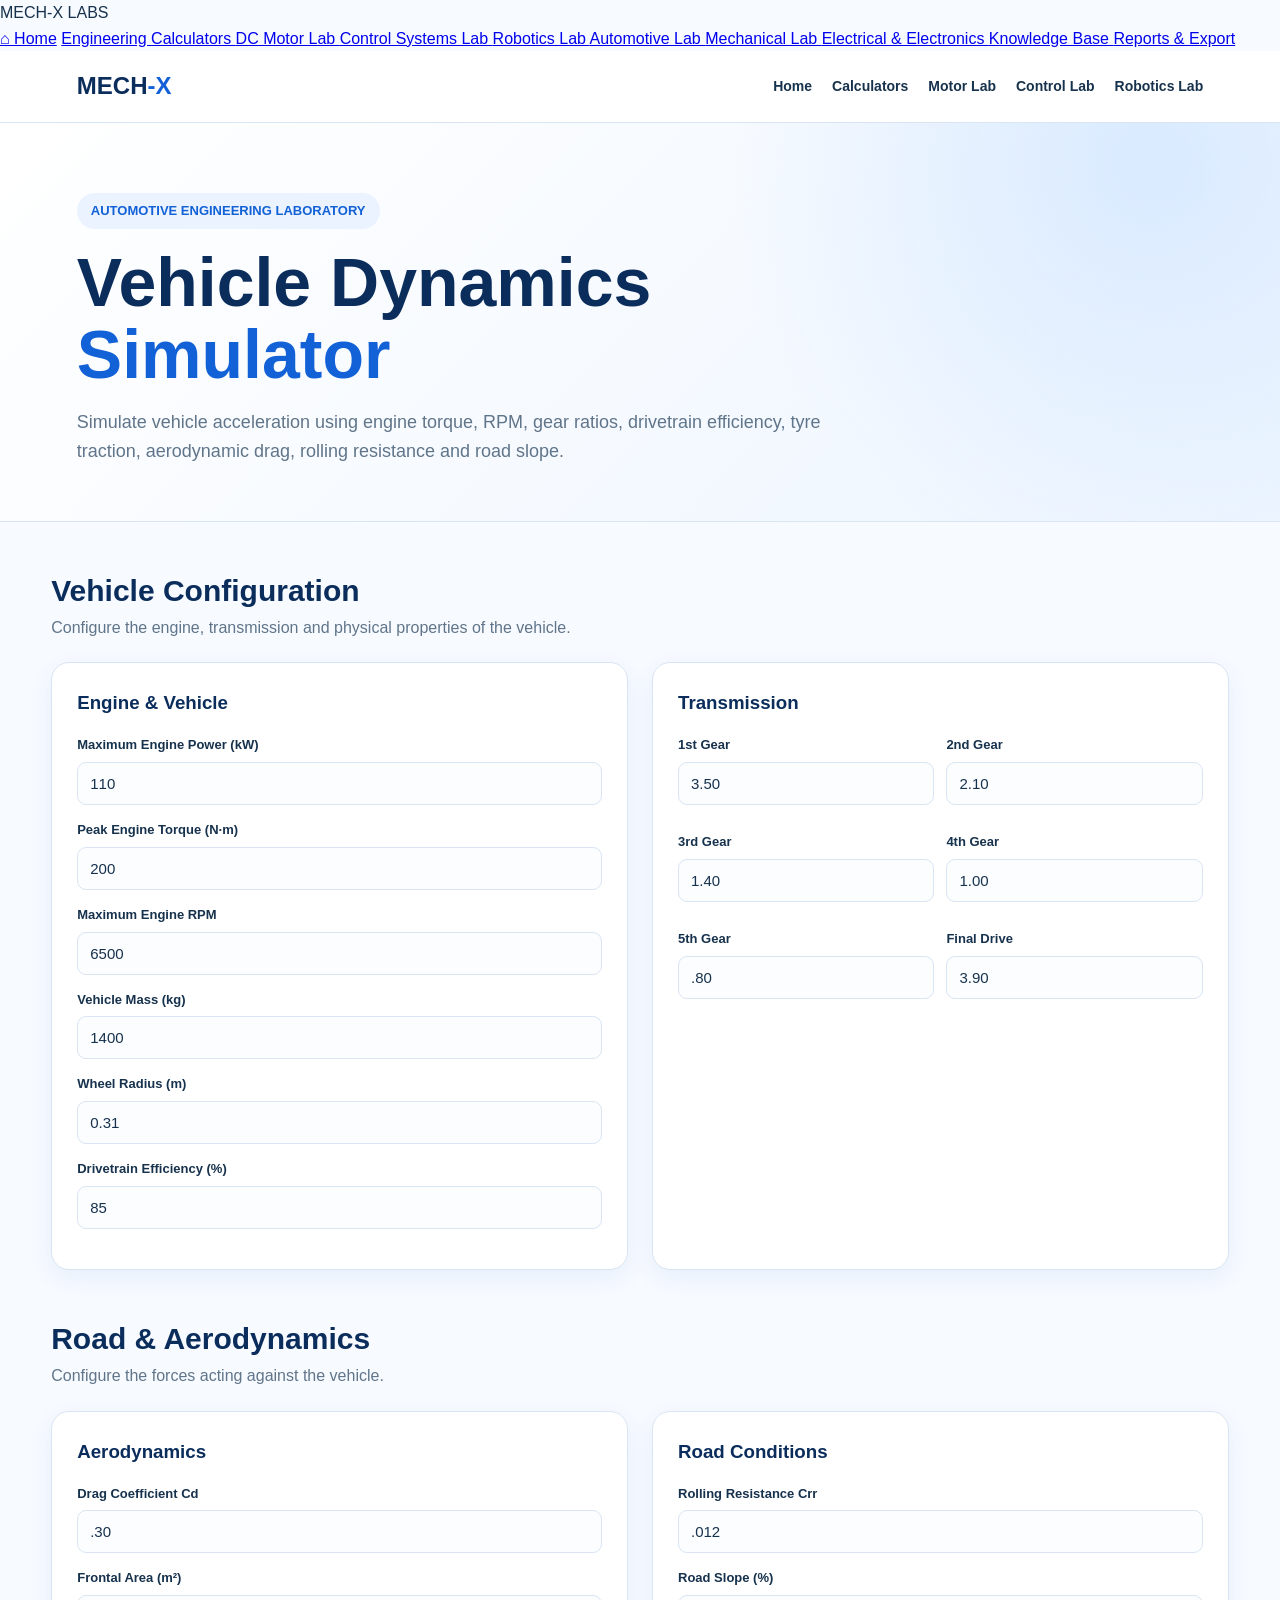
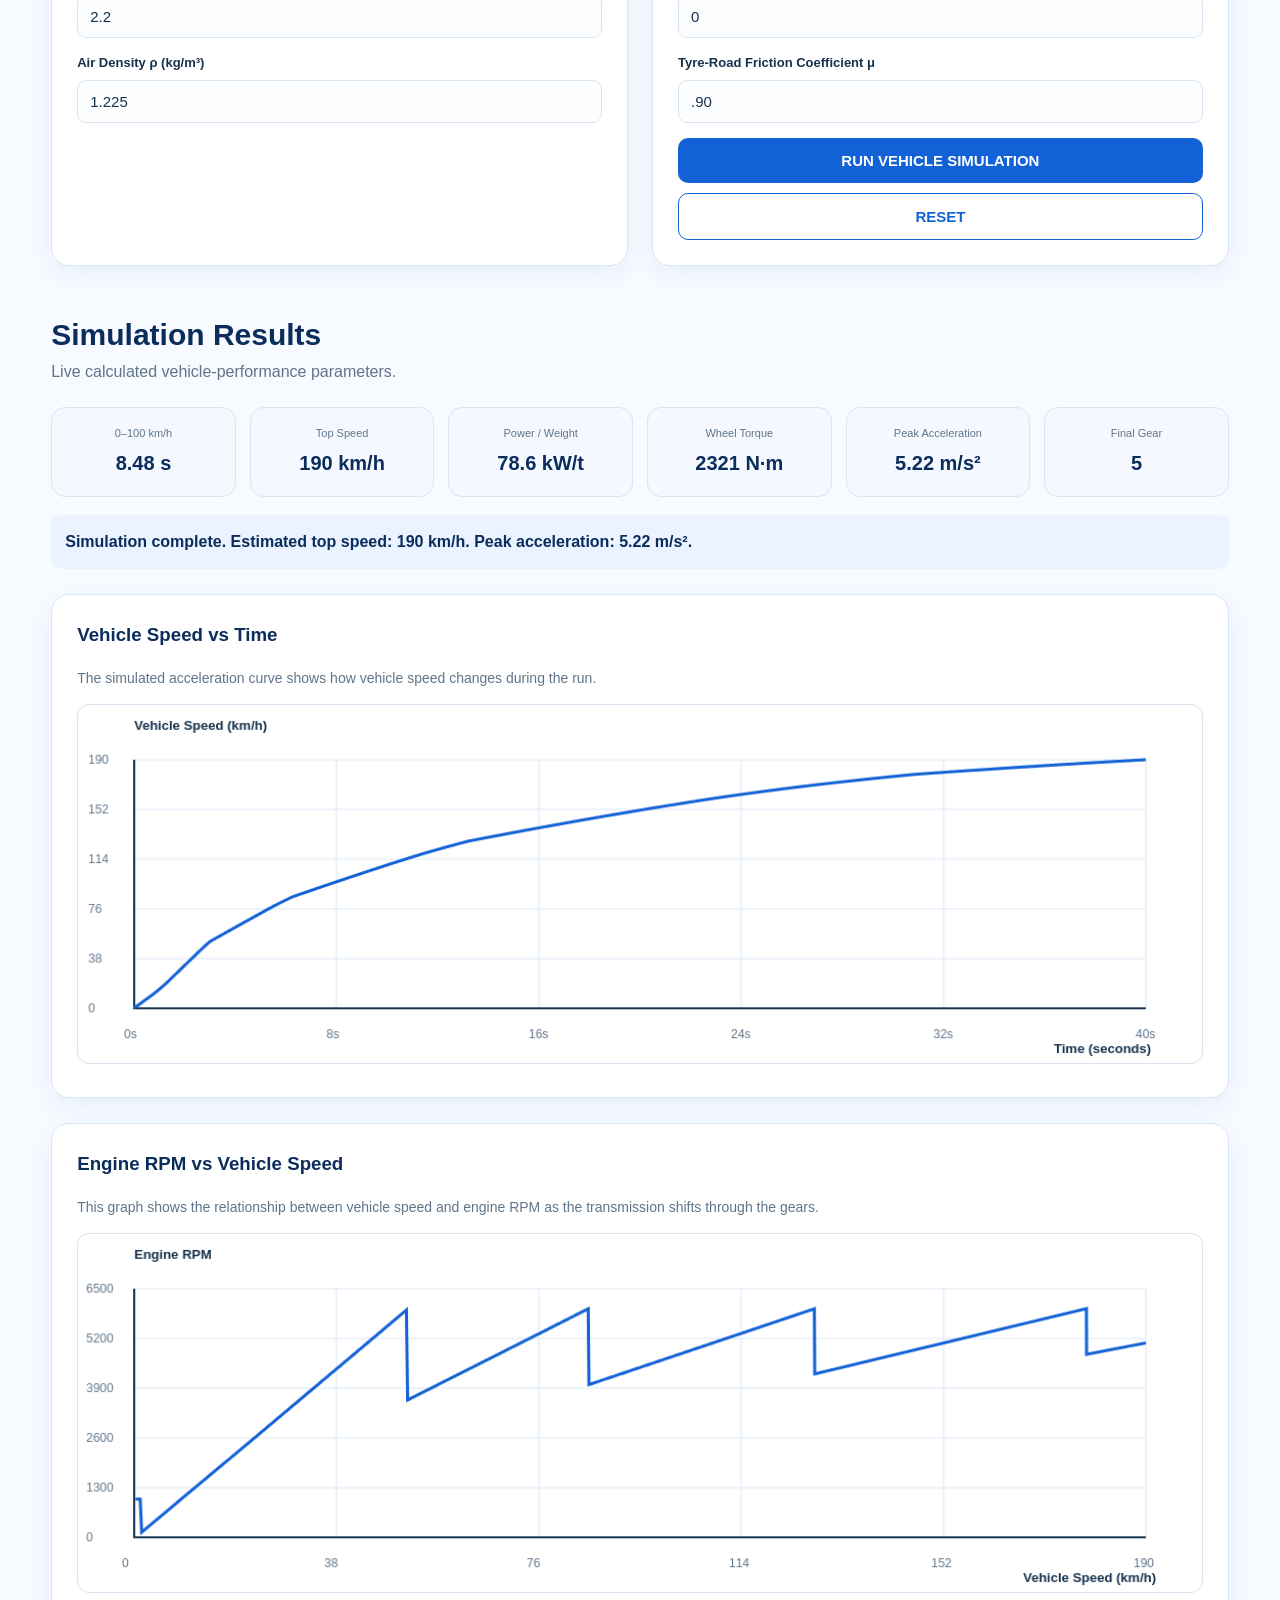
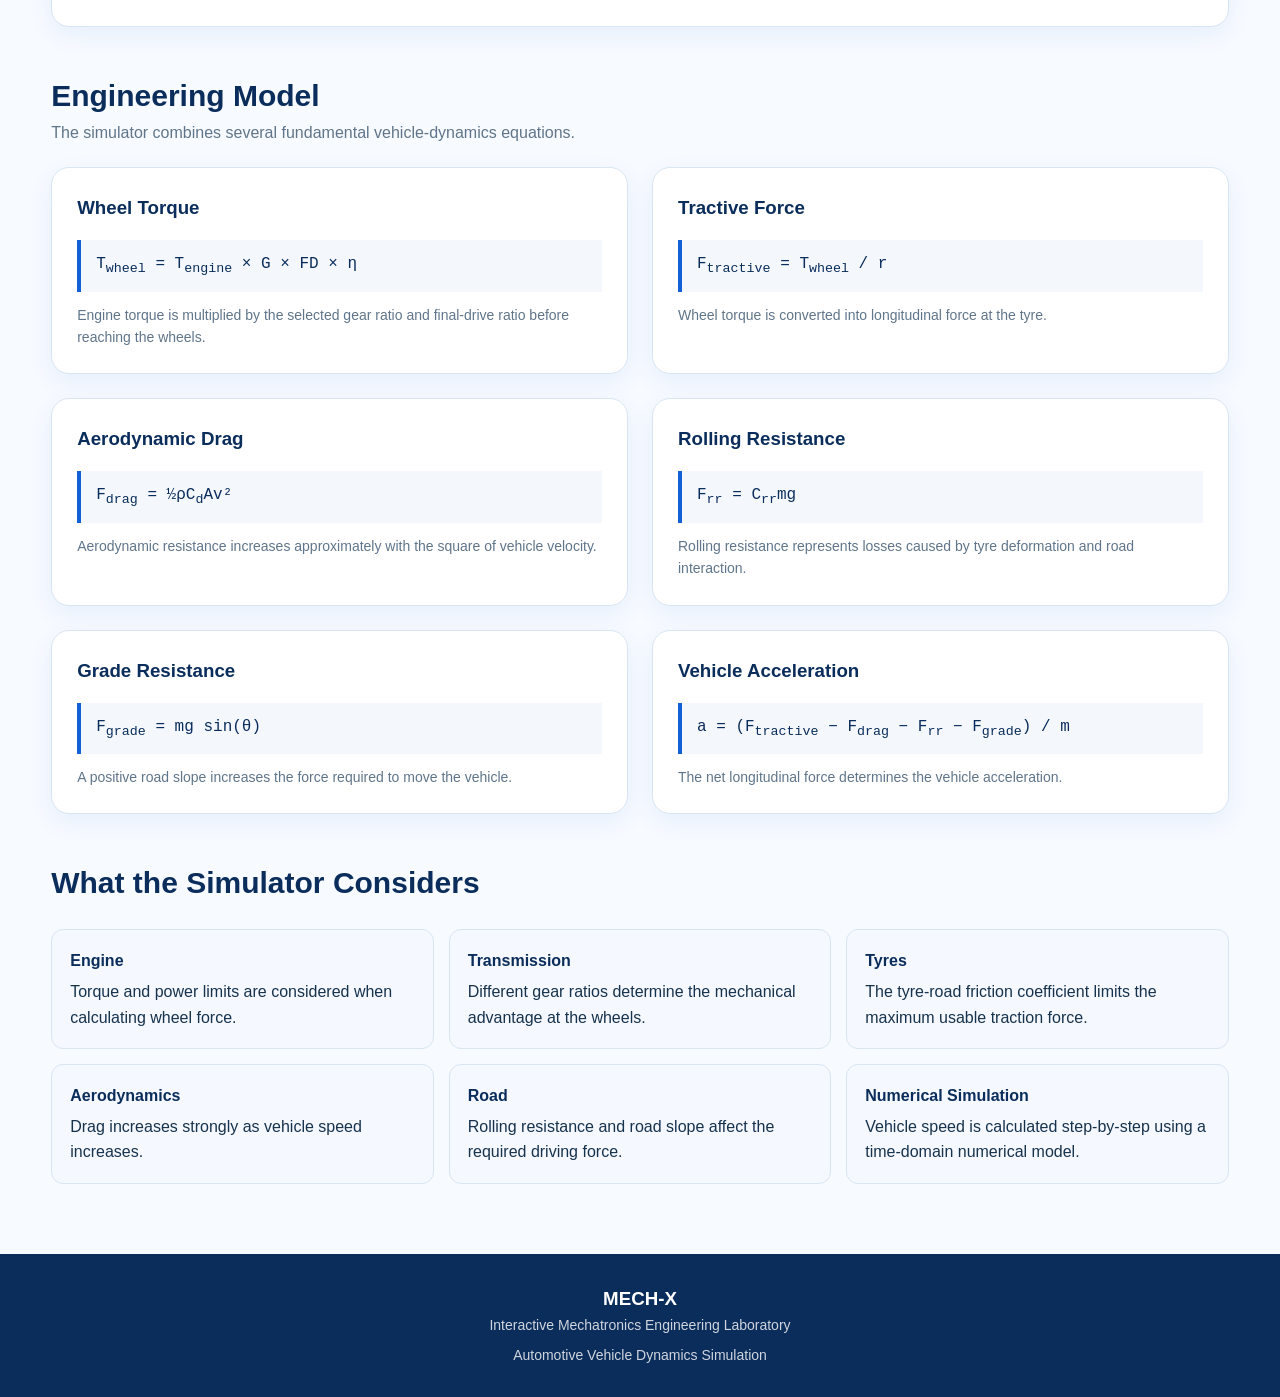
==== commit aee14901: "Update automotive.html" ====
--- a/automotive.html
+++ b/automotive.html
@@ -3,6 +3,51 @@
 <head>
 <meta charset="UTF-8">
 <meta name="viewport" content="width=device-width, initial-scale=1.0">
+    <aside class="sidebar">
+
+    <div class="sidebar-title">
+        MECH-X LABS
+    </div>
+
+    <a href="index.html">⌂ Home</a>
+
+    <a href="calculators.html">
+        Engineering Calculators
+    </a>
+
+    <a href="motor.html">
+        DC Motor Lab
+    </a>
+
+    <a href="control.html">
+        Control Systems Lab
+    </a>
+
+    <a href="robotics.html">
+        Robotics Lab
+    </a>
+
+    <a href="automotive.html">
+        Automotive Lab
+    </a>
+
+    <a href="mechanical.html">
+        Mechanical Lab
+    </a>
+
+    <a href="electrical.html">
+        Electrical & Electronics
+    </a>
+
+    <a href="knowledge.html">
+        Knowledge Base
+    </a>
+
+    <a href="reports.html">
+        Reports & Export
+    </a>
+
+</aside>
 
 <title>Automotive Engineering Lab | MECH-X</title>
 
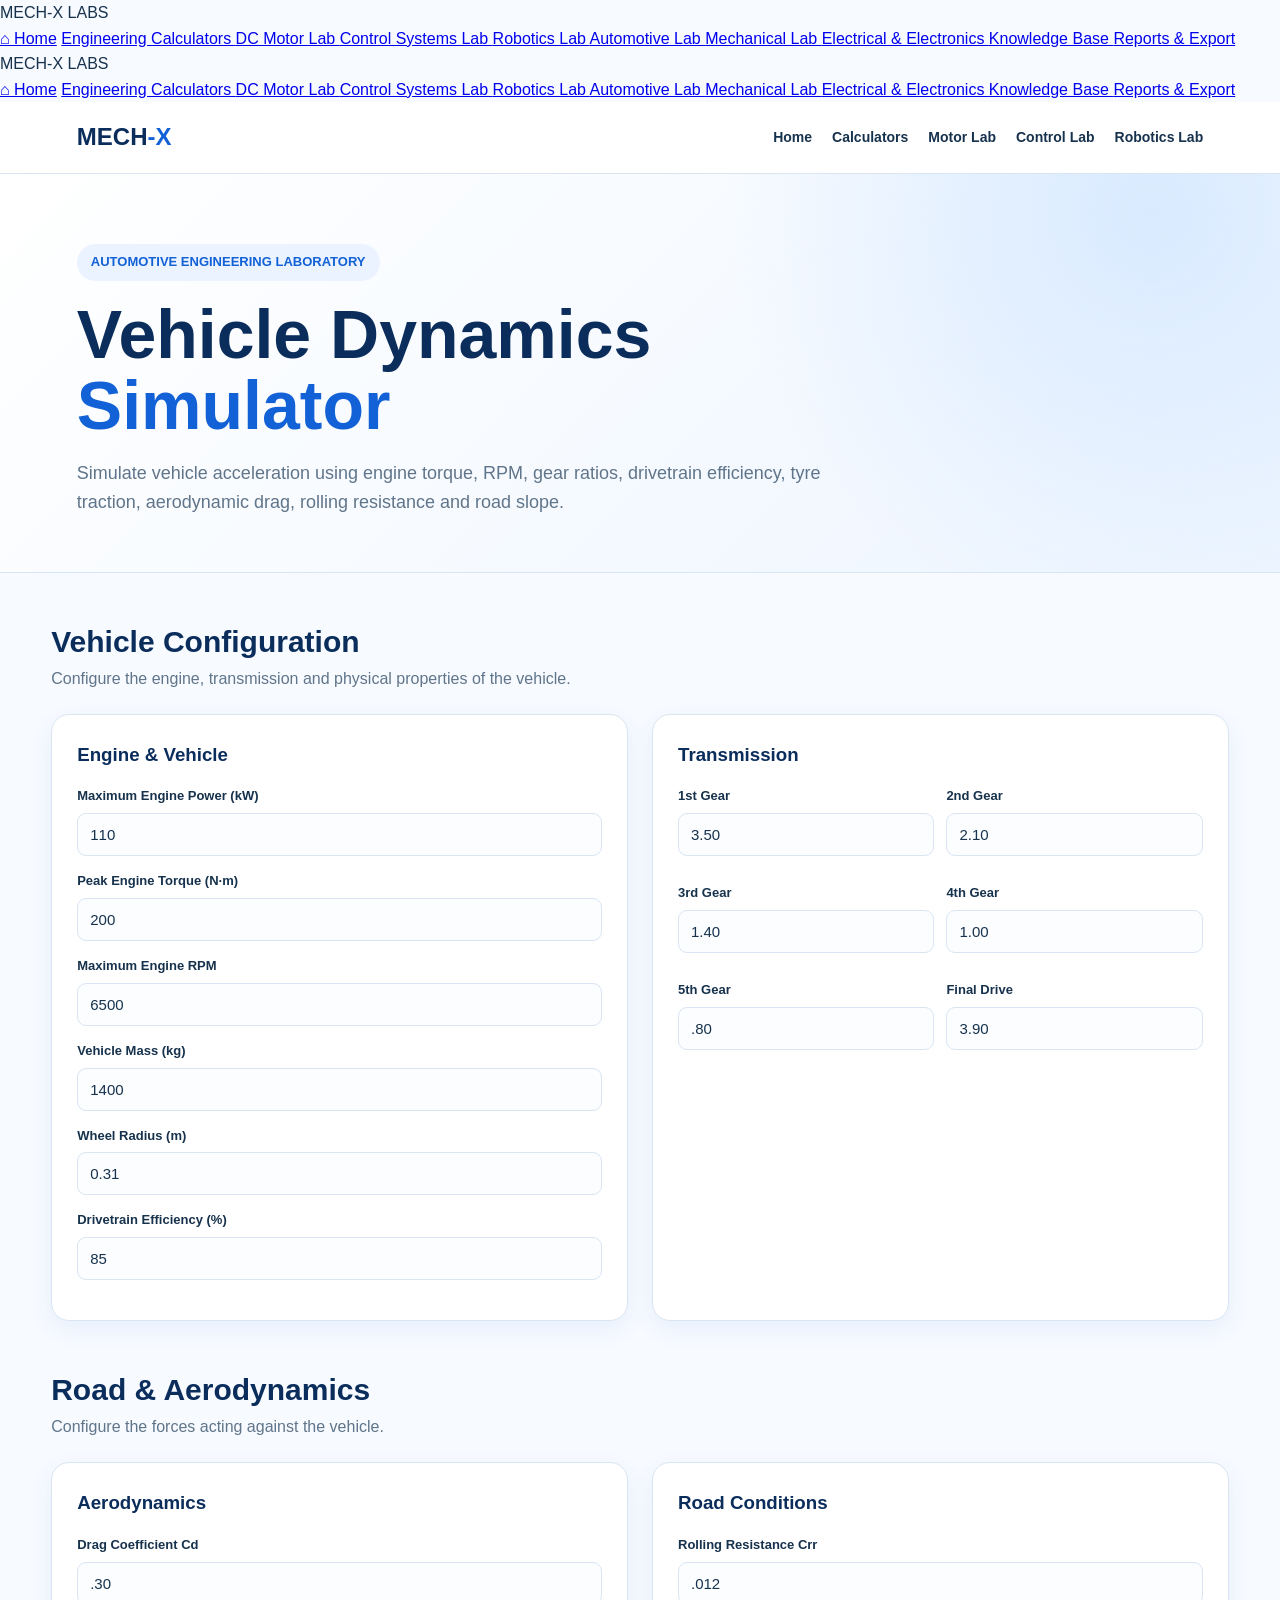
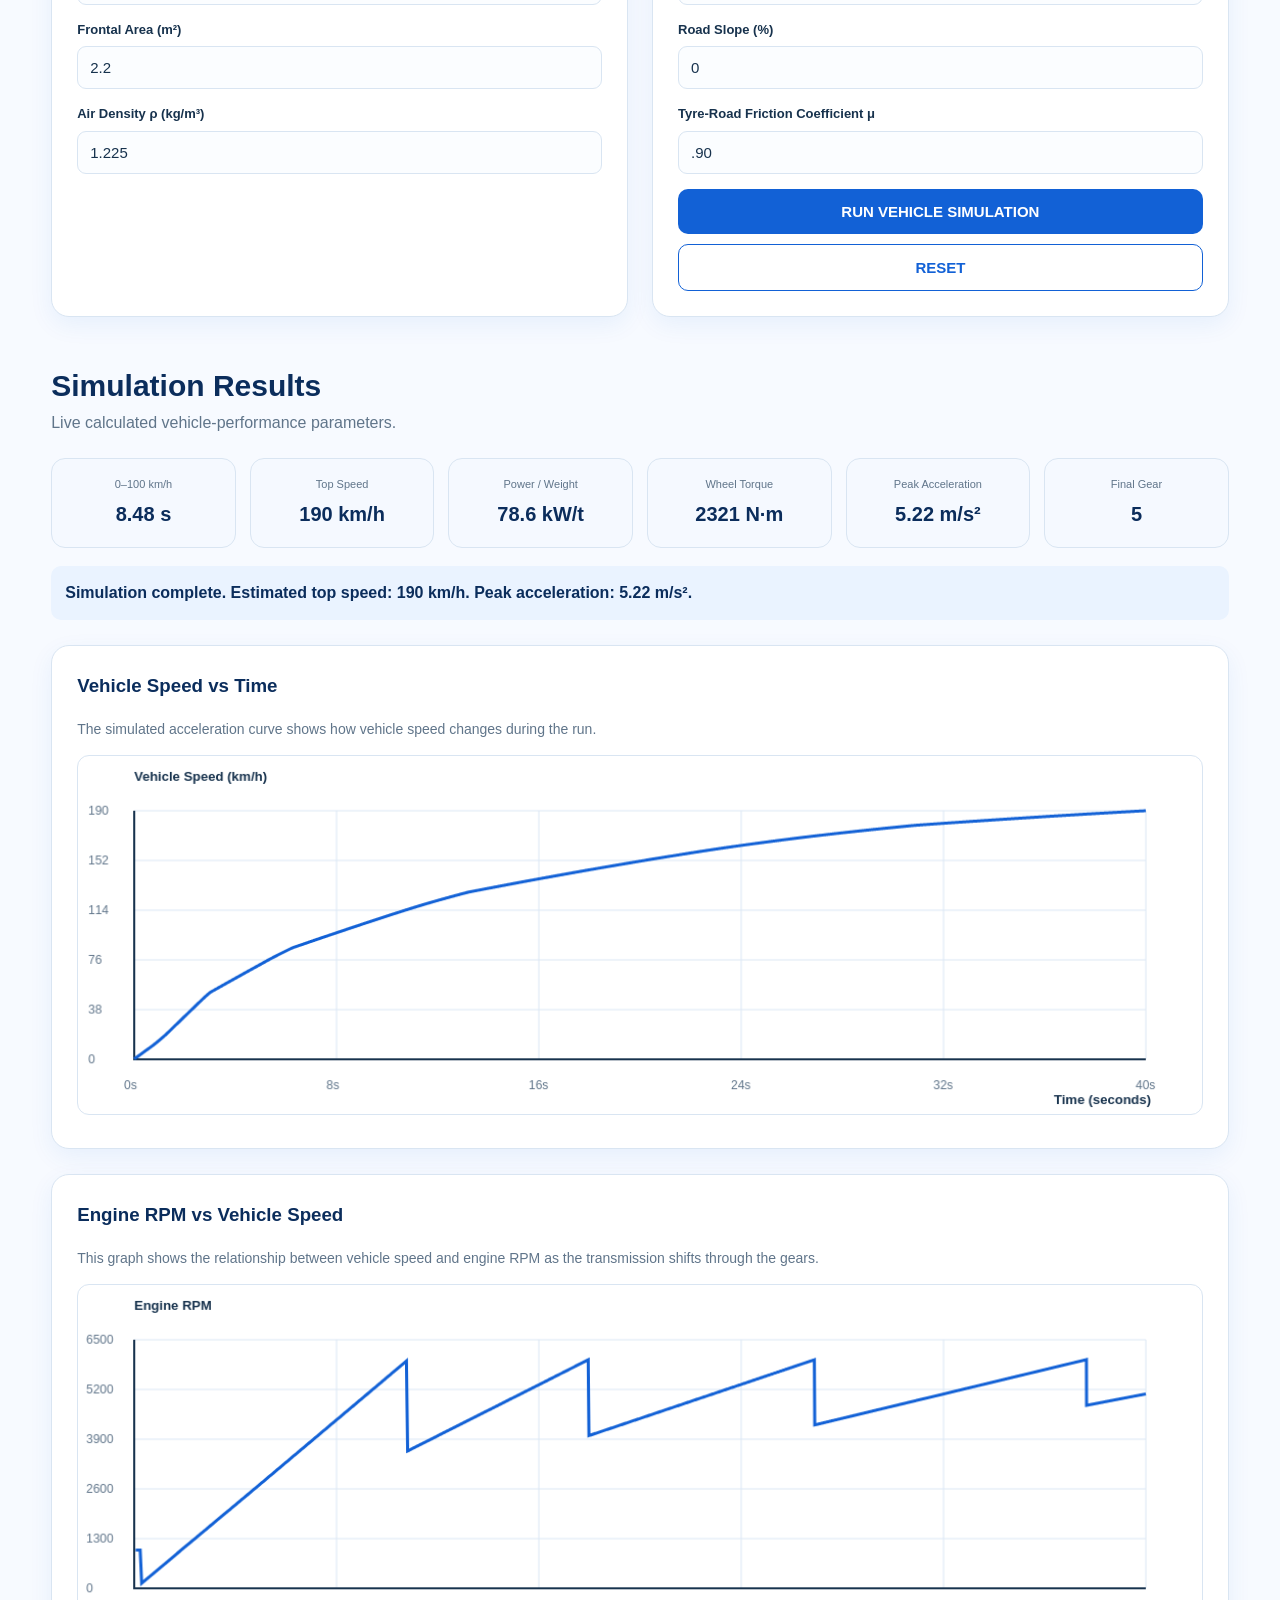
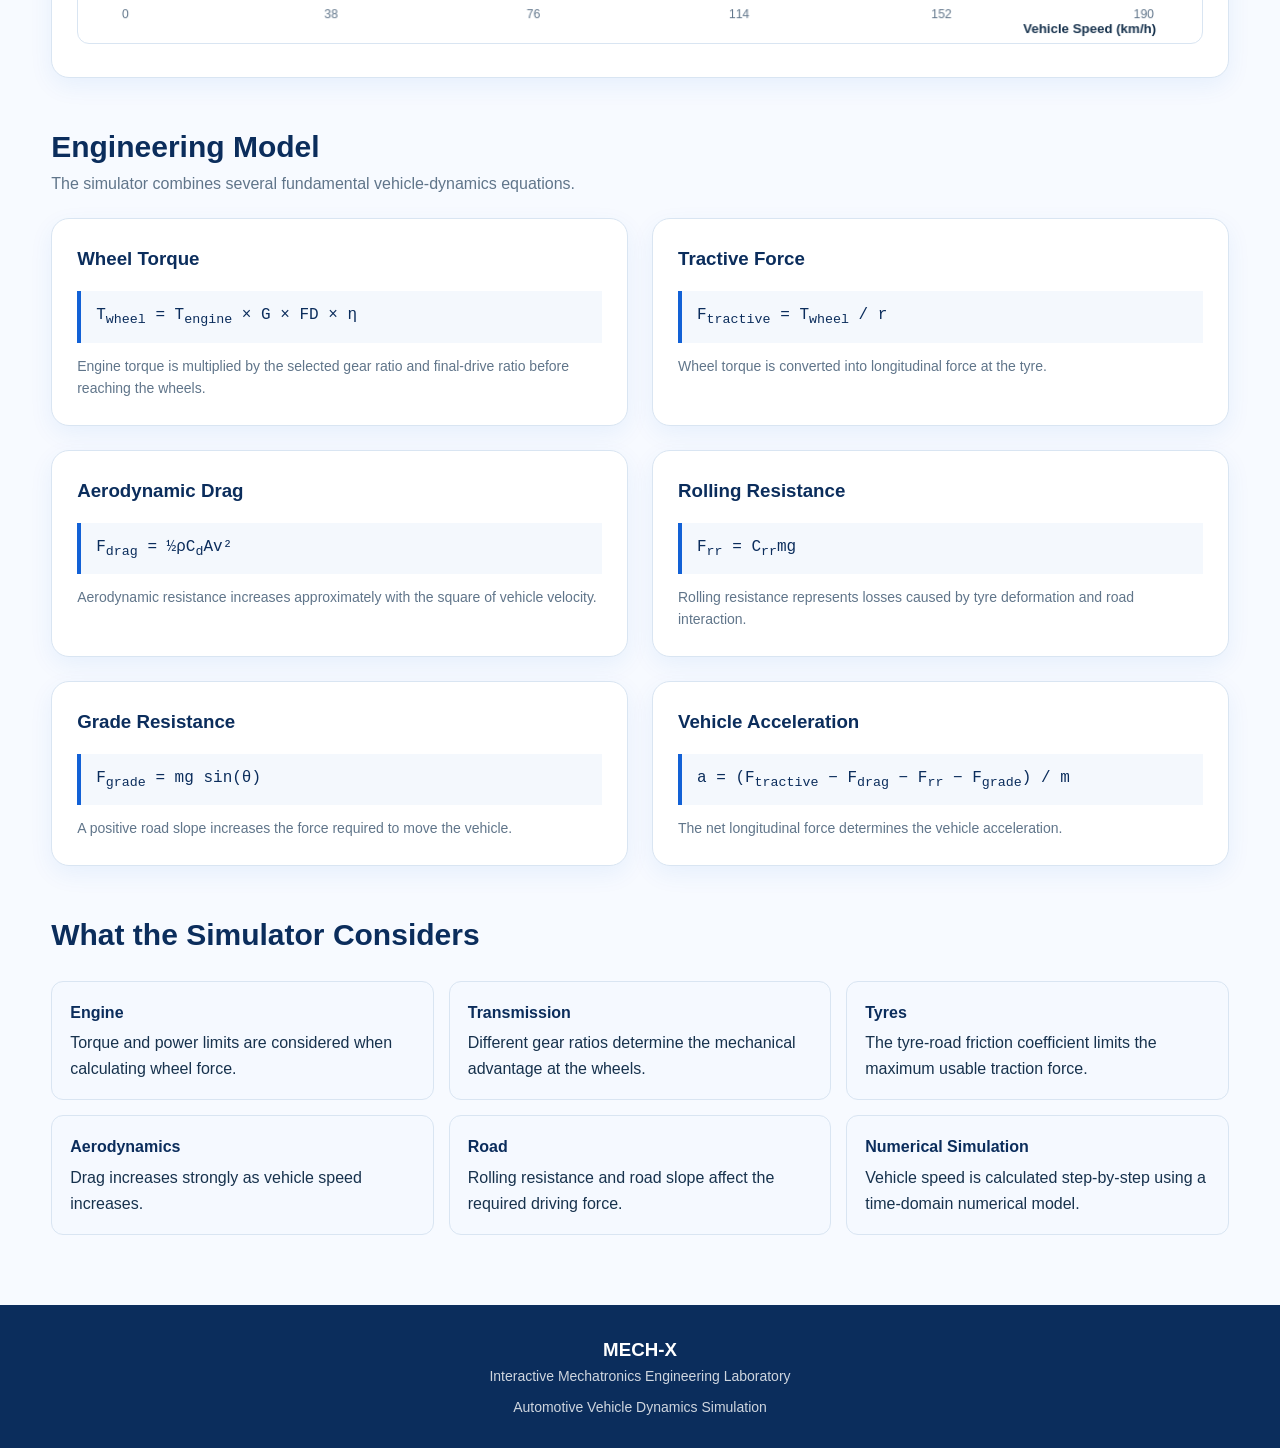
==== commit 3100cf6b: "Refactor sidebar structure in automotive.html" ====
--- a/automotive.html
+++ b/automotive.html
@@ -4,6 +4,51 @@
 <meta charset="UTF-8">
 <meta name="viewport" content="width=device-width, initial-scale=1.0">
     <aside class="sidebar">
+        <aside class="sidebar">
+
+    <div class="sidebar-title">
+        MECH-X LABS
+    </div>
+
+    <a href="index.html">⌂ Home</a>
+
+    <a href="calculators.html">
+        Engineering Calculators
+    </a>
+
+    <a href="motor.html">
+        DC Motor Lab
+    </a>
+
+    <a href="control.html">
+        Control Systems Lab
+    </a>
+
+    <a href="robotics.html">
+        Robotics Lab
+    </a>
+
+    <a href="automotive.html">
+        Automotive Lab
+    </a>
+
+    <a href="mechanical.html">
+        Mechanical Lab
+    </a>
+
+    <a href="electrical.html">
+        Electrical & Electronics
+    </a>
+
+    <a href="knowledge.html">
+        Knowledge Base
+    </a>
+
+    <a href="reports.html">
+        Reports & Export
+    </a>
+
+</aside>
 
     <div class="sidebar-title">
         MECH-X LABS
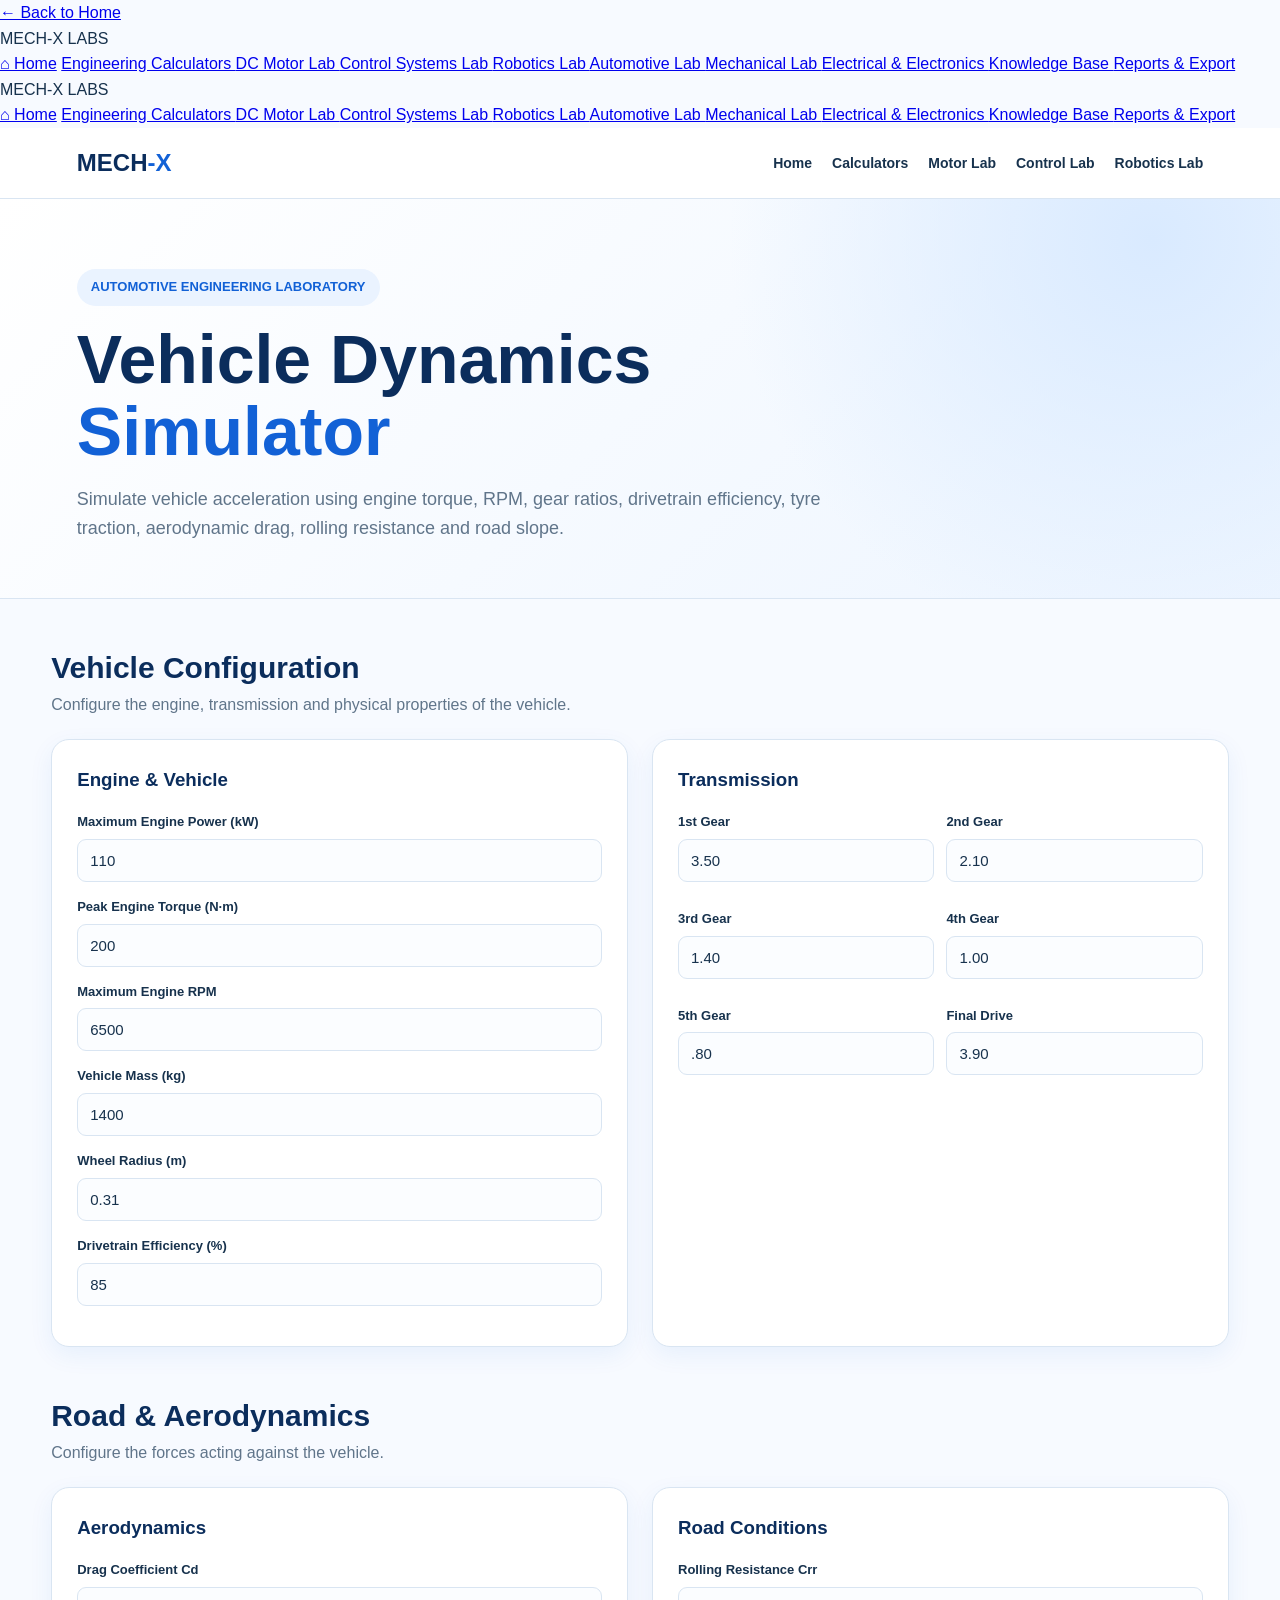
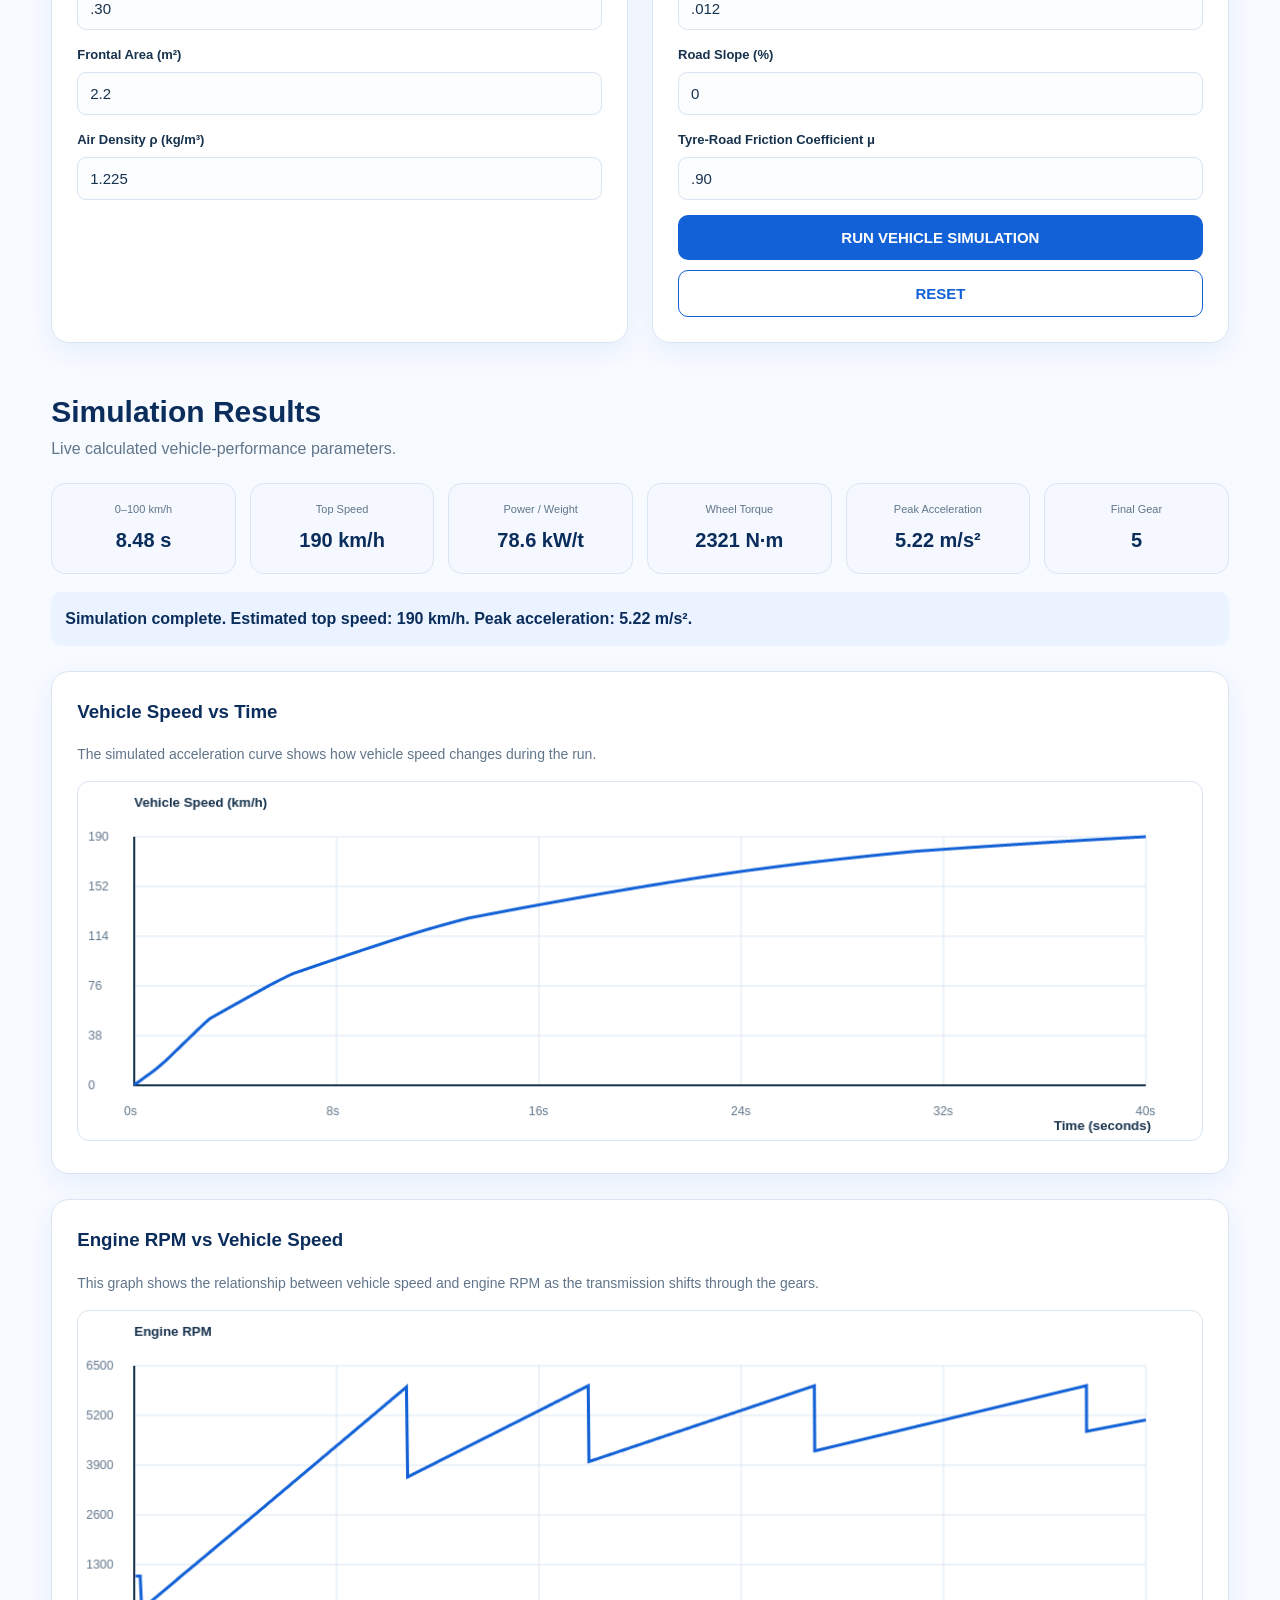
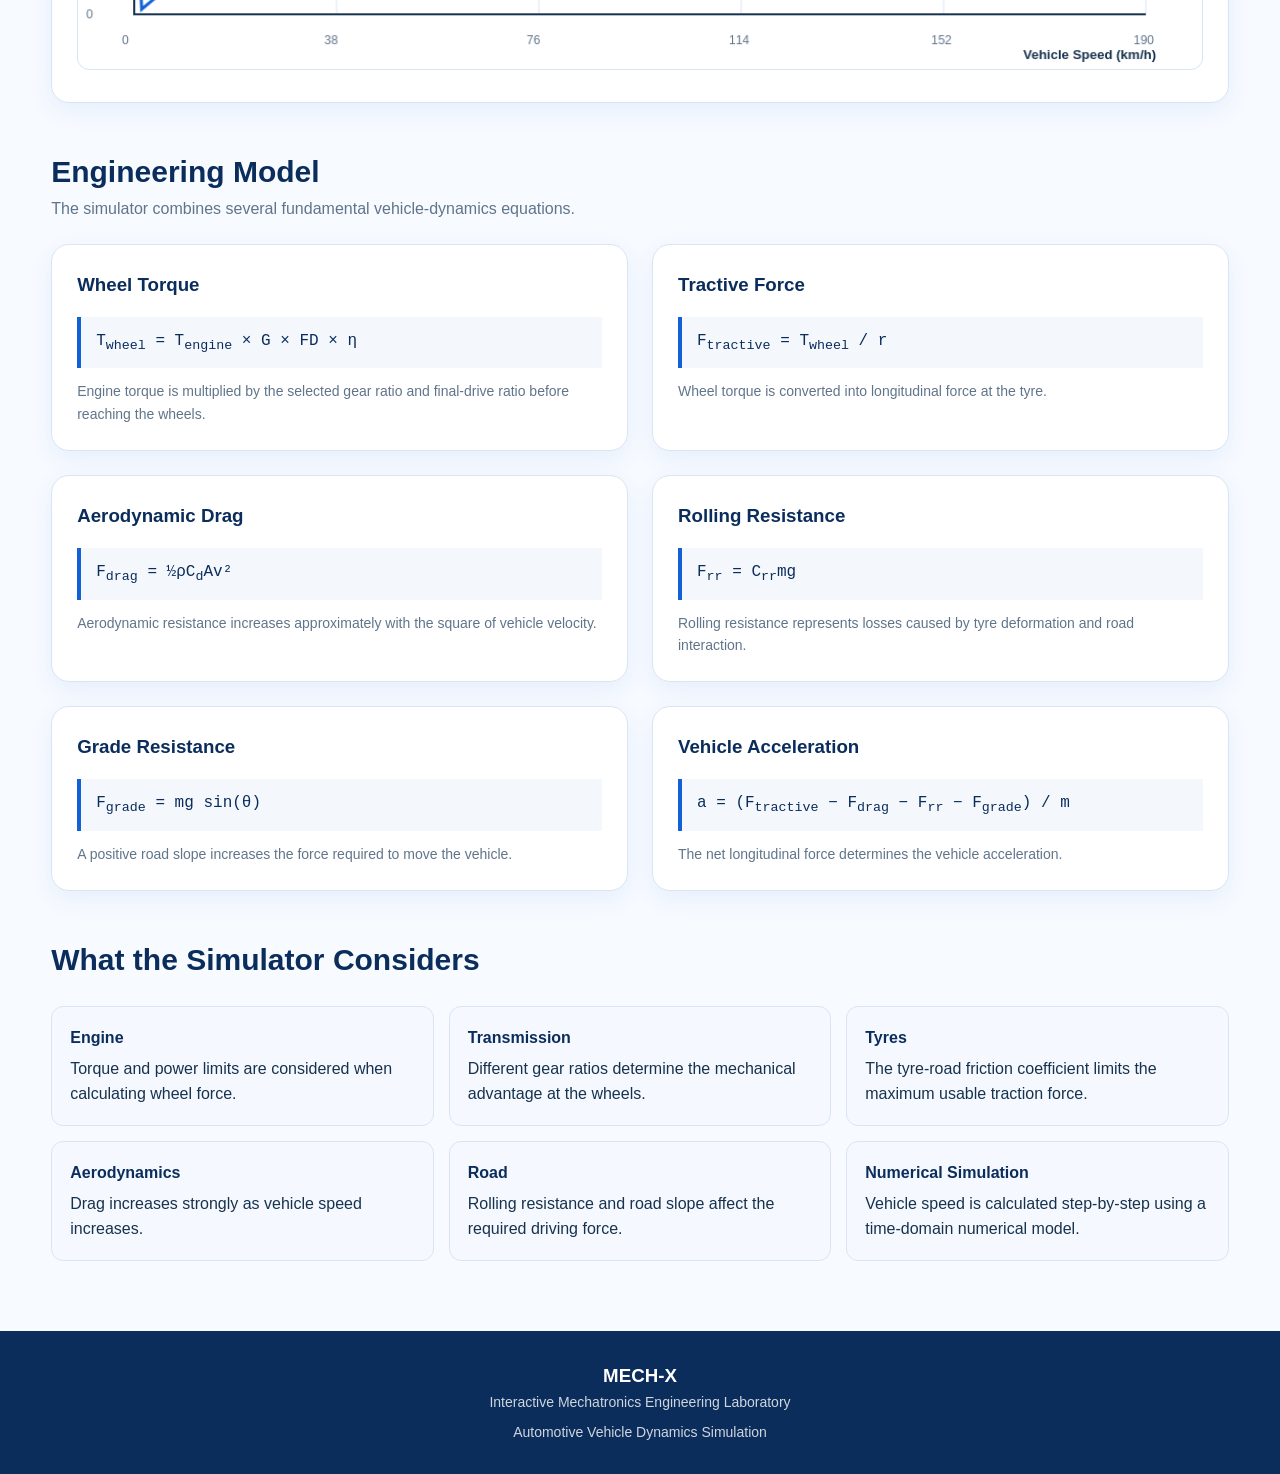
==== commit 7b31b83d: "Update automotive.html" ====
--- a/automotive.html
+++ b/automotive.html
@@ -5,6 +5,9 @@
 <meta name="viewport" content="width=device-width, initial-scale=1.0">
     <aside class="sidebar">
         <aside class="sidebar">
+            <a href="index.html" class="btn btn-secondary">
+    ← Back to Home
+</a>
 
     <div class="sidebar-title">
         MECH-X LABS
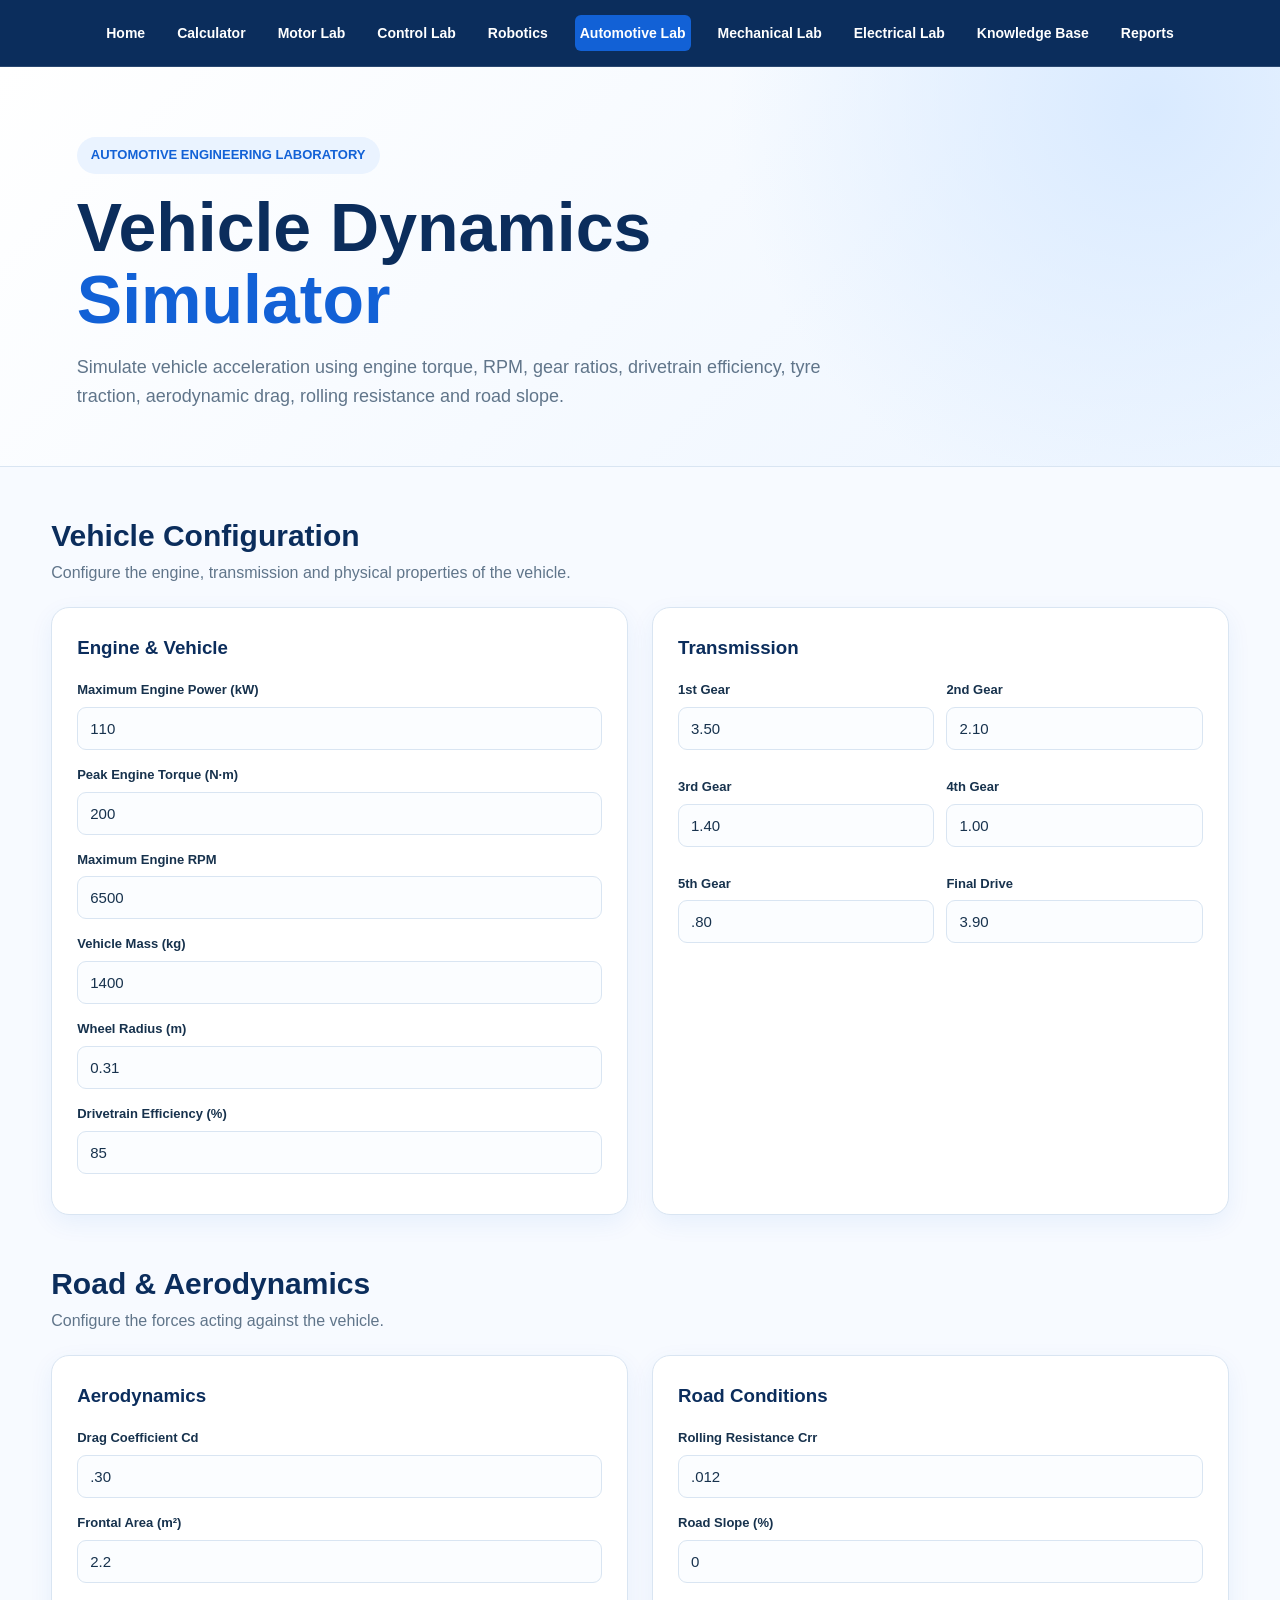
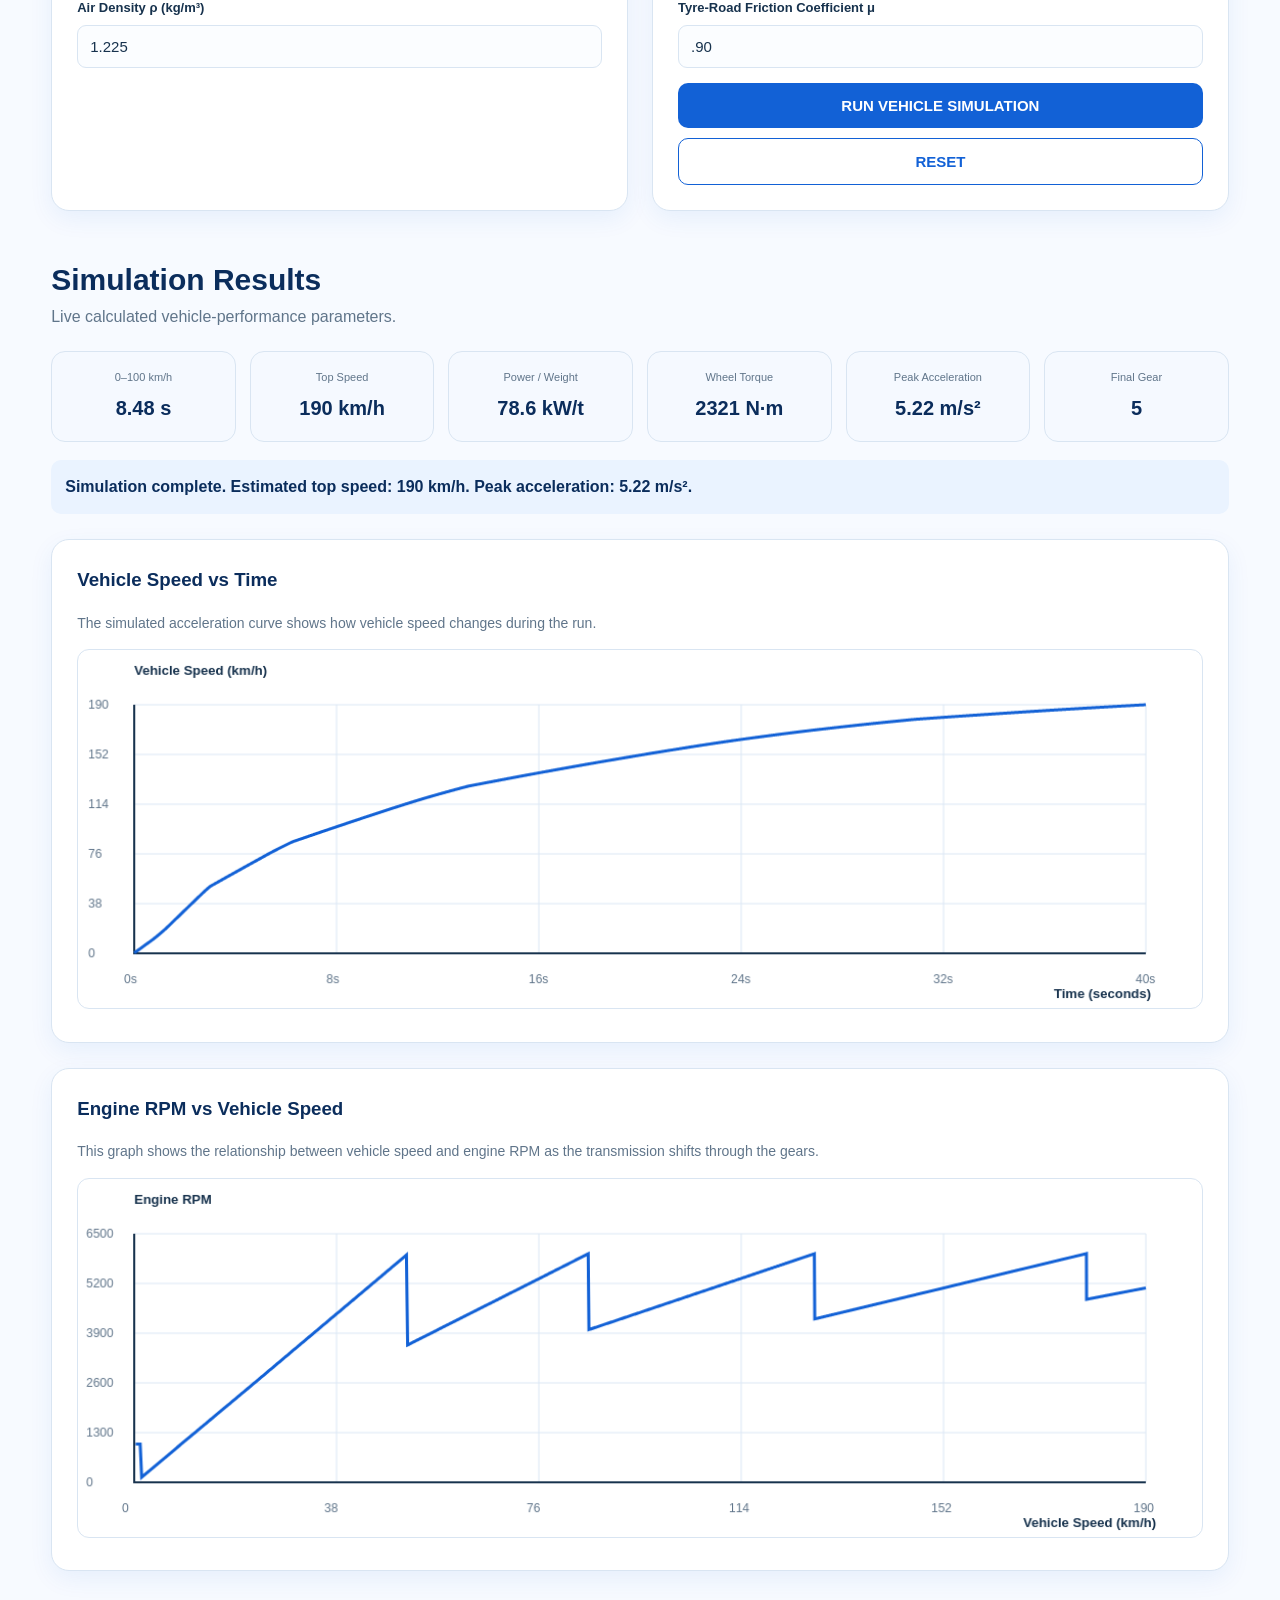
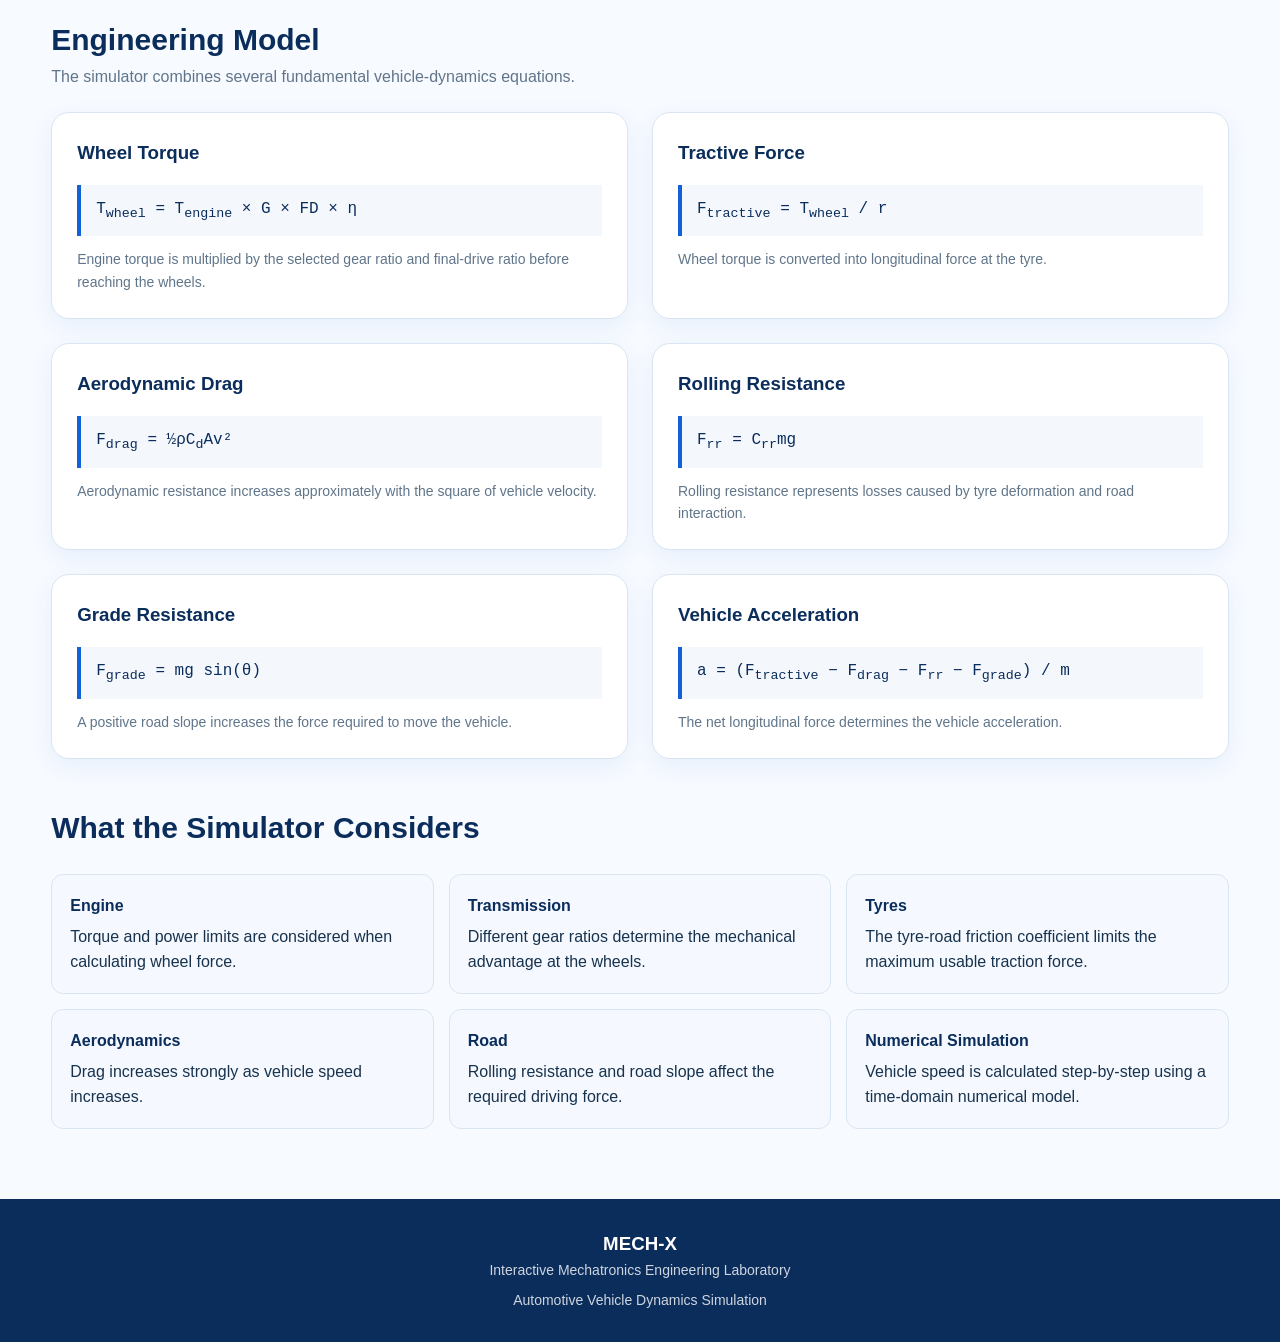
==== commit cb1b75d4: "Update automotive.html" ====
--- a/automotive.html
+++ b/automotive.html
@@ -3,99 +3,6 @@
 <head>
 <meta charset="UTF-8">
 <meta name="viewport" content="width=device-width, initial-scale=1.0">
-    <aside class="sidebar">
-        <aside class="sidebar">
-            <a href="index.html" class="btn btn-secondary">
-    ← Back to Home
-</a>
-
-    <div class="sidebar-title">
-        MECH-X LABS
-    </div>
-
-    <a href="index.html">⌂ Home</a>
-
-    <a href="calculators.html">
-        Engineering Calculators
-    </a>
-
-    <a href="motor.html">
-        DC Motor Lab
-    </a>
-
-    <a href="control.html">
-        Control Systems Lab
-    </a>
-
-    <a href="robotics.html">
-        Robotics Lab
-    </a>
-
-    <a href="automotive.html">
-        Automotive Lab
-    </a>
-
-    <a href="mechanical.html">
-        Mechanical Lab
-    </a>
-
-    <a href="electrical.html">
-        Electrical & Electronics
-    </a>
-
-    <a href="knowledge.html">
-        Knowledge Base
-    </a>
-
-    <a href="reports.html">
-        Reports & Export
-    </a>
-
-</aside>
-
-    <div class="sidebar-title">
-        MECH-X LABS
-    </div>
-
-    <a href="index.html">⌂ Home</a>
-
-    <a href="calculators.html">
-        Engineering Calculators
-    </a>
-
-    <a href="motor.html">
-        DC Motor Lab
-    </a>
-
-    <a href="control.html">
-        Control Systems Lab
-    </a>
-
-    <a href="robotics.html">
-        Robotics Lab
-    </a>
-
-    <a href="automotive.html">
-        Automotive Lab
-    </a>
-
-    <a href="mechanical.html">
-        Mechanical Lab
-    </a>
-
-    <a href="electrical.html">
-        Electrical & Electronics
-    </a>
-
-    <a href="knowledge.html">
-        Knowledge Base
-    </a>
-
-    <a href="reports.html">
-        Reports & Export
-    </a>
-
-</aside>
 
 <title>Automotive Engineering Lab | MECH-X</title>
 
@@ -126,46 +33,93 @@
     line-height: 1.6;
 }
 
-nav {
+
+/* =========================================
+   MECH-X UNIVERSAL HORIZONTAL NAVIGATION
+   ========================================= */
+
+.mechx-nav {
     position: sticky;
     top: 0;
-    z-index: 100;
-    background: rgba(255,255,255,.97);
-    backdrop-filter: blur(10px);
-    border-bottom: 1px solid var(--border);
-    padding: 16px 6%;
+    z-index: 1000;
+
+    width: 100%;
+
     display: flex;
-    justify-content: space-between;
     align-items: center;
-}
-
-.logo {
-    font-size: 24px;
-    font-weight: 800;
-    color: var(--blue-dark);
+    justify-content: center;
+    flex-wrap: wrap;
+
+    gap: 8px 22px;
+
+    padding: 15px 20px;
+
+    background: #0b2d5c;
+
+    border-bottom: 1px solid rgba(255, 255, 255, 0.12);
+
+    box-sizing: border-box;
+}
+
+.mechx-nav a {
+    color: #ffffff;
+
     text-decoration: none;
-}
-
-.logo span {
-    color: var(--blue);
-}
-
-.nav-links {
-    display: flex;
-    gap: 20px;
-    flex-wrap: wrap;
-}
-
-.nav-links a {
-    color: var(--text);
-    text-decoration: none;
+
     font-size: 14px;
-    font-weight: 600;
-}
-
-.nav-links a:hover {
-    color: var(--blue);
-}
+    font-weight: 700;
+
+    padding: 7px 5px;
+
+    border-radius: 6px;
+
+    transition: 0.2s ease;
+}
+
+.mechx-nav a:hover {
+    color: #ffffff;
+    background: rgba(255, 255, 255, 0.10);
+}
+
+.mechx-nav a.active {
+    background: #1261d6;
+    color: #ffffff;
+}
+
+@media (max-width: 1000px) {
+
+    .mechx-nav {
+        gap: 6px 14px;
+        padding: 13px 12px;
+    }
+
+    .mechx-nav a {
+        font-size: 13px;
+    }
+}
+
+@media (max-width: 600px) {
+
+    .mechx-nav {
+        justify-content: flex-start;
+        overflow-x: auto;
+        flex-wrap: nowrap;
+
+        white-space: nowrap;
+
+        padding: 12px;
+    }
+
+    .mechx-nav a {
+        flex-shrink: 0;
+        font-size: 13px;
+    }
+}
+
+
+/* =========================================
+   AUTOMOTIVE LAB
+   ========================================= */
 
 header {
     padding: 70px 6% 55px;
@@ -415,12 +369,6 @@
     .info-grid {
         grid-template-columns: 1fr;
     }
-
-    nav {
-        flex-direction: column;
-        align-items: flex-start;
-        gap: 12px;
-    }
 }
 
 @media(max-width:550px) {
@@ -438,19 +386,32 @@
 
 <body>
 
-<nav>
-
-<a href="index.html" class="logo">
-MECH<span>-X</span>
-</a>
-
-<div class="nav-links">
-<a href="index.html">Home</a>
-<a href="calculators.html">Calculators</a>
-<a href="motor.html">Motor Lab</a>
-<a href="control.html">Control Lab</a>
-<a href="robotics.html">Robotics Lab</a>
-</div>
+
+<!-- =========================================
+     MECH-X UNIVERSAL NAVIGATION
+     ========================================= -->
+
+<nav class="mechx-nav">
+
+    <a href="index.html">Home</a>
+
+    <a href="calculators.html">Calculator</a>
+
+    <a href="motor.html">Motor Lab</a>
+
+    <a href="control.html">Control Lab</a>
+
+    <a href="robotics.html">Robotics</a>
+
+    <a href="automotive.html" class="active">Automotive Lab</a>
+
+    <a href="mechanical.html">Mechanical Lab</a>
+
+    <a href="electrical.html">Electrical Lab</a>
+
+    <a href="knowledge.html">Knowledge Base</a>
+
+    <a href="reports.html">Reports</a>
 
 </nav>
 
